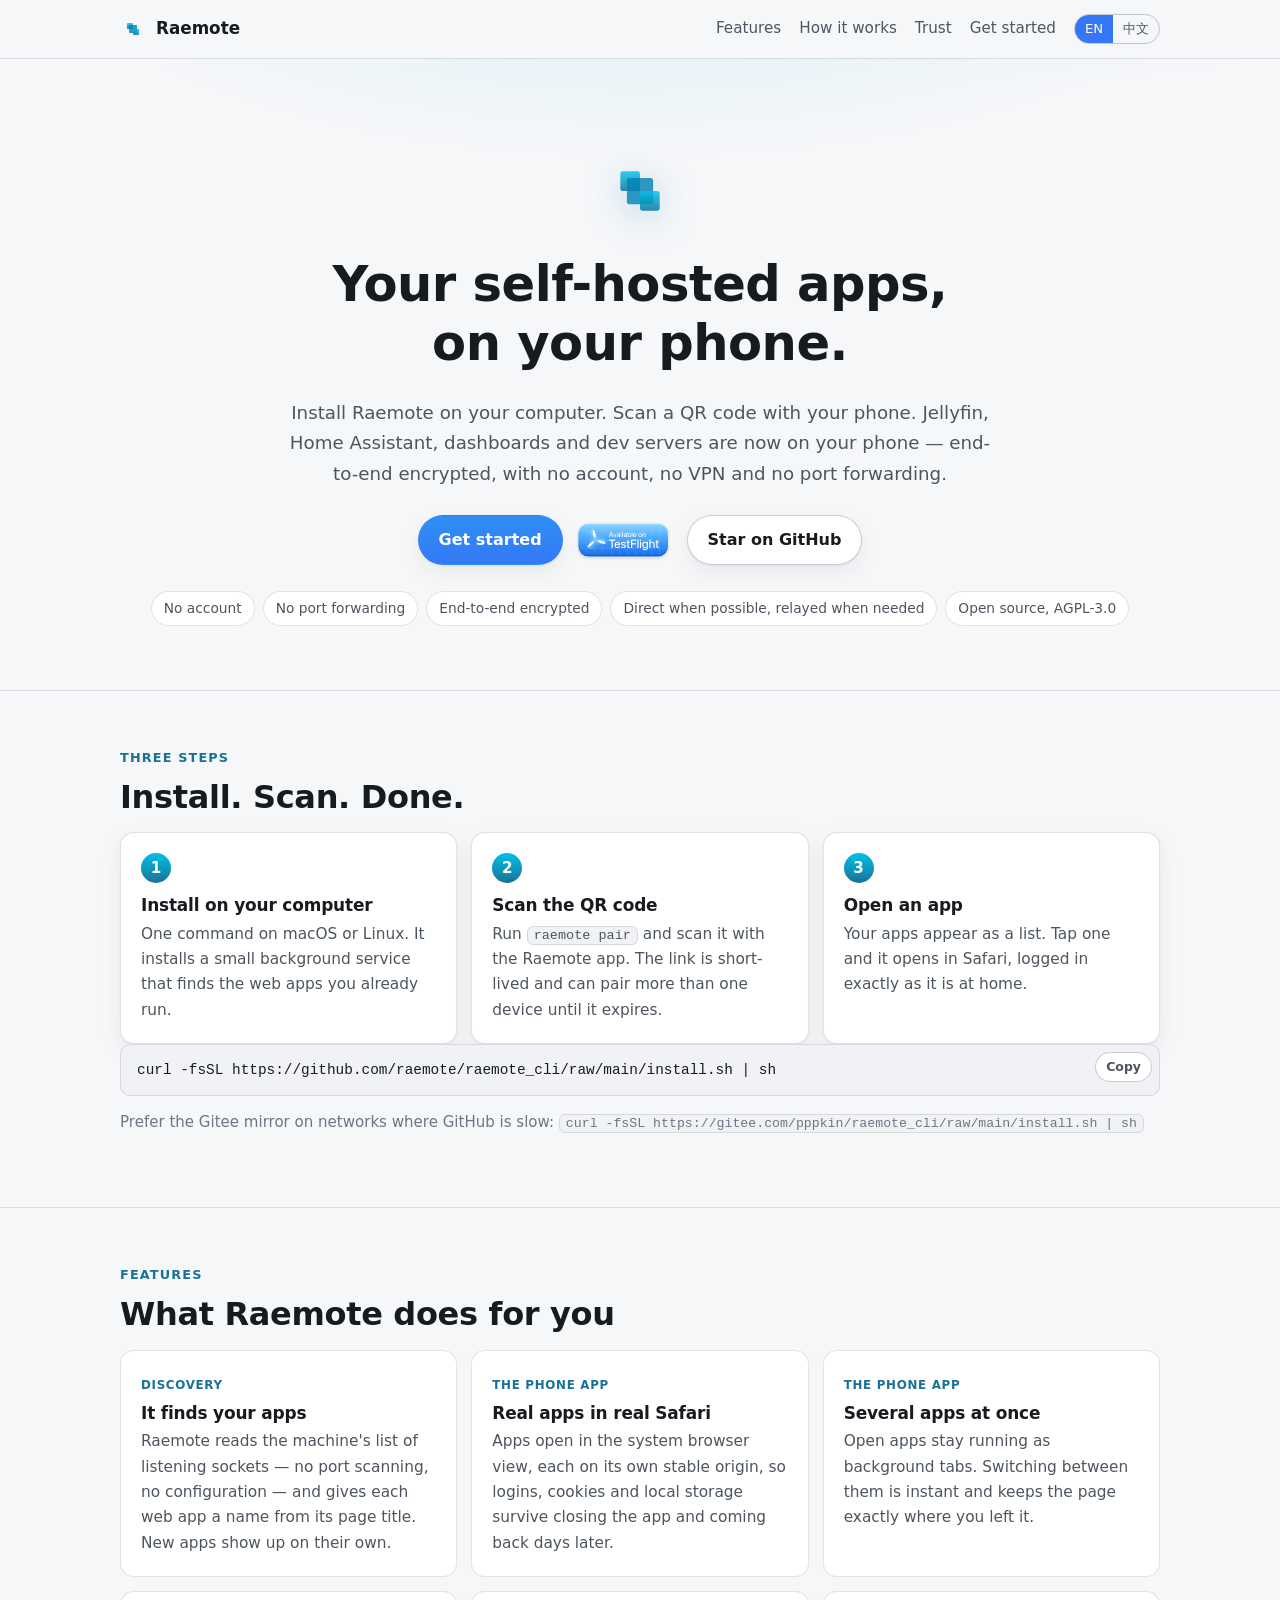
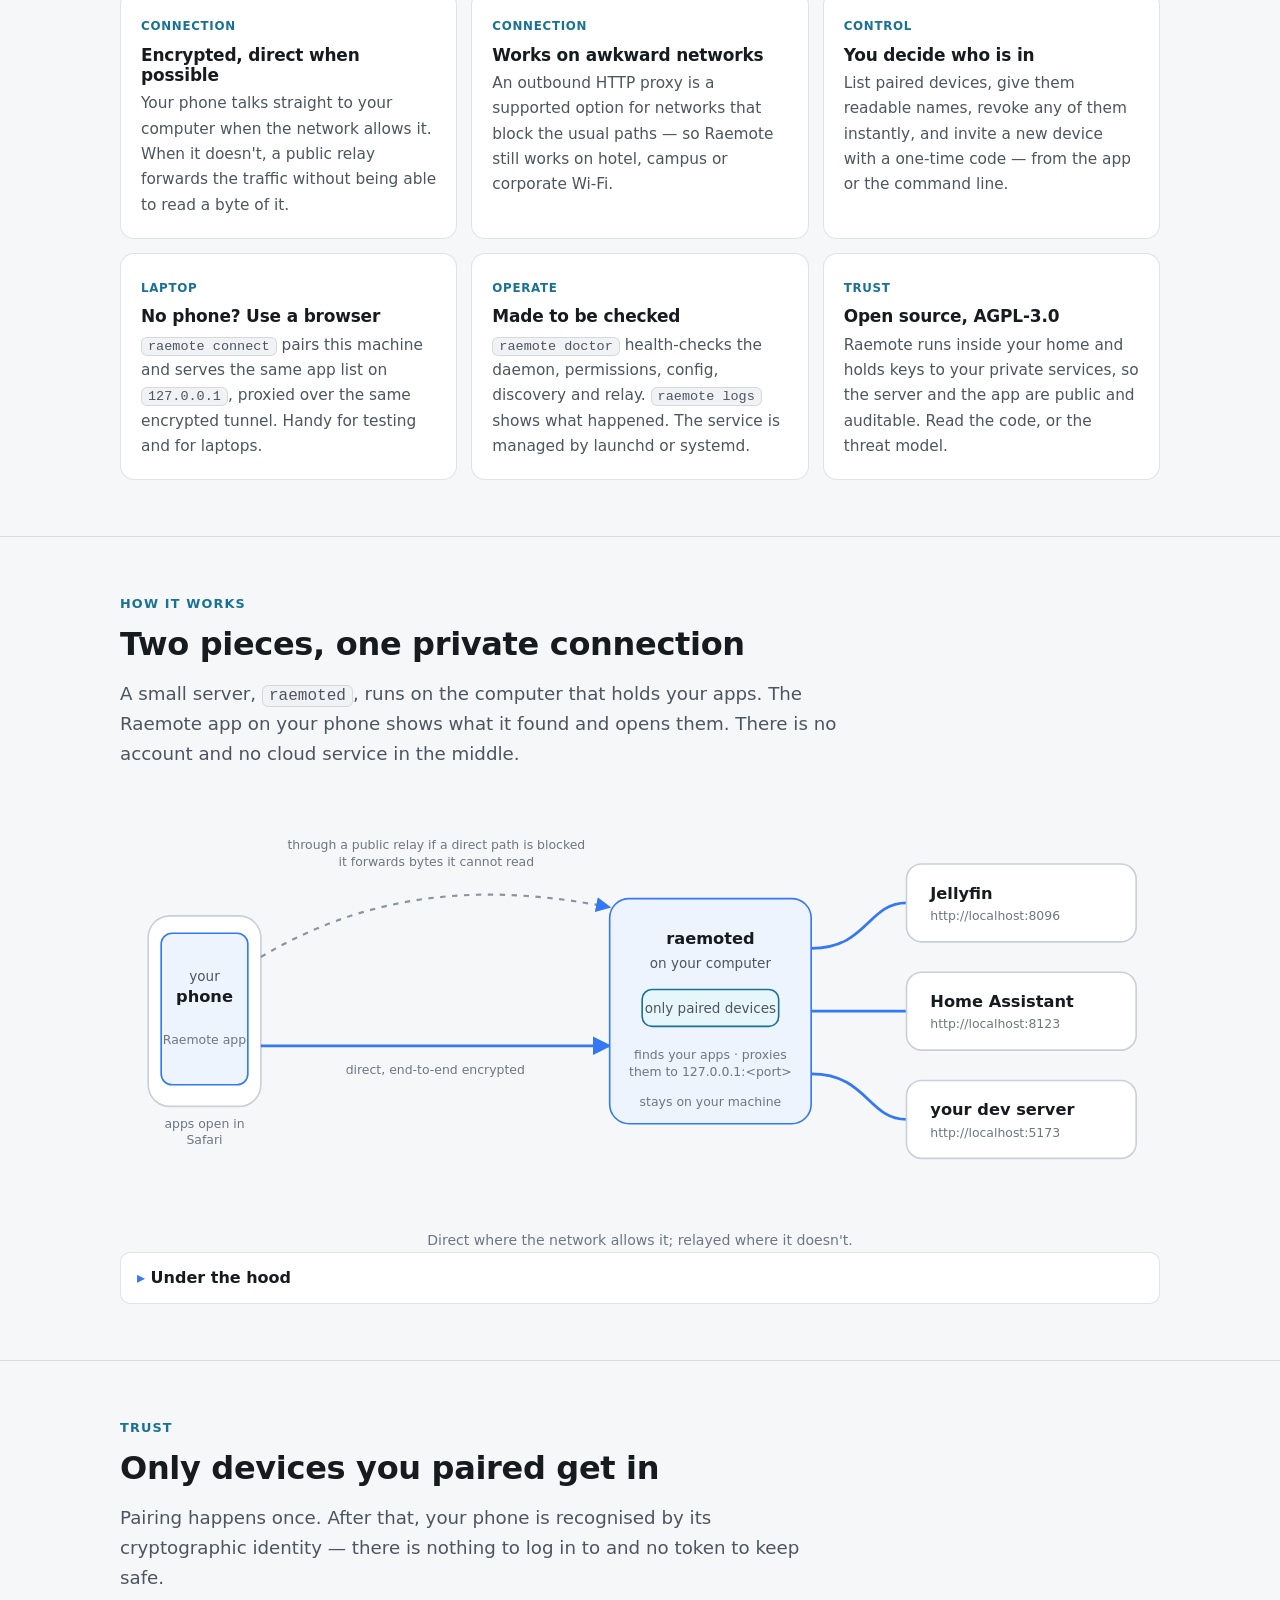
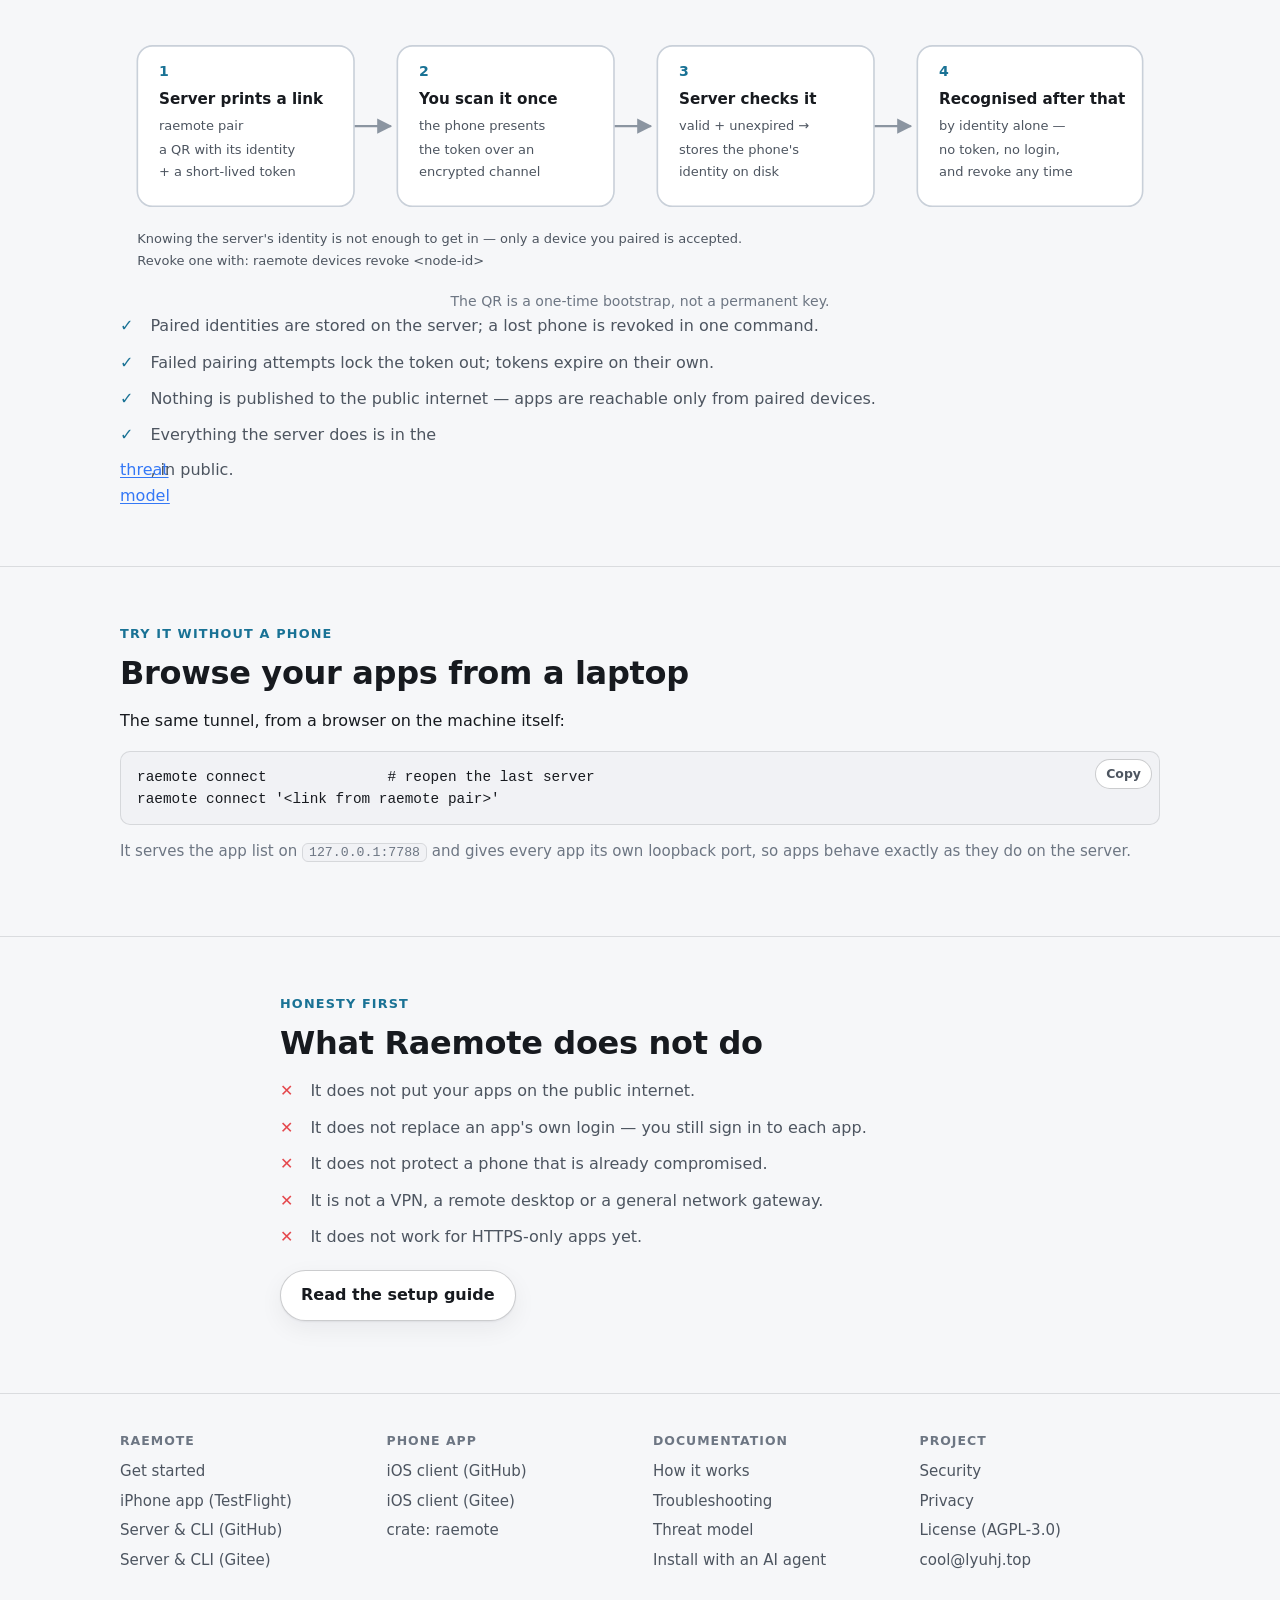
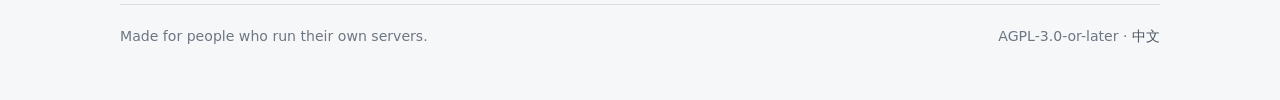
==== index.html @ ffe1e4cd "Add the Raemote website Landing page and quick-start guide in English and Chinese, served from GitHu" ====
<!doctype html>
<html lang="en">
<head>
<meta charset="utf-8">
<meta name="viewport" content="width=device-width, initial-scale=1">
<title>Raemote — your self-hosted apps on your phone, no VPN</title>
<meta name="description" content="Raemote finds the web apps running on your computer and makes them reachable from your phone over an end-to-end encrypted connection. One install, one QR scan. No account, no VPN, no port forwarding.">
<link rel="canonical" href="https://raemote.github.io/">
<link rel="icon" href="assets/favicon.png" type="image/png">
<link rel="apple-touch-icon" href="assets/favicon.png">
<meta property="og:type" content="website">
<meta property="og:site_name" content="Raemote">
<meta property="og:title" content="Raemote — your self-hosted apps on your phone, no VPN">
<meta property="og:description" content="Install Raemote on your computer, scan a QR code with your phone, and your private apps are on your phone. End-to-end encrypted, no account, no port forwarding.">
<meta property="og:url" content="https://raemote.github.io/">
<meta property="og:image" content="https://raemote.github.io/assets/og.png">
<meta name="twitter:card" content="summary_large_image">
<meta name="theme-color" content="#197295" media="(prefers-color-scheme: light)">
<meta name="theme-color" content="#0e1116" media="(prefers-color-scheme: dark)">
<link rel="stylesheet" href="assets/site.css">
</head>
<body>
<a class="skip" href="#main">Skip to content</a>

<header class="site">
  <div class="wrap bar">
    <a class="brand" href="./"><img src="assets/logo.svg" alt="" width="26" height="26">Raemote</a>
    <nav class="links" aria-label="Main">
      <a class="wide" href="#features">Features</a>
      <a class="wide" href="#how">How it works</a>
      <a class="wide" href="#trust">Trust</a>
      <a href="get-started.html">Get started</a>
      <span class="lang">
        <a href="./" aria-current="true" hreflang="en">EN</a>
        <a href="zh/" hreflang="zh">中文</a>
      </span>
    </nav>
  </div>
</header>

<main id="main">

  <section class="hero">
    <div class="wrap">
      <img class="mark" src="assets/logo.svg" alt="" width="84" height="84">
      <h1>Your self-hosted apps, on your phone.</h1>
      <p class="lede">Install Raemote on your computer. Scan a QR code with your phone.
        Jellyfin, Home Assistant, dashboards and dev servers are now on your phone —
        end-to-end encrypted, with no account, no VPN and no port forwarding.</p>
      <div class="actions">
        <a class="btn primary" href="get-started.html">Get started</a>
        <a class="btn badge" href="https://testflight.apple.com/join/3AQeWyUR" rel="noopener">
          <img src="assets/testflight_badge.svg" alt="Available on TestFlight" height="42">
        </a>
        <a class="btn" href="https://github.com/raemote/raemote_cli" rel="noopener">Star on GitHub</a>
      </div>
      <ul class="pill-row">
        <li class="pill">No account</li>
        <li class="pill">No port forwarding</li>
        <li class="pill">End-to-end encrypted</li>
        <li class="pill">Direct when possible, relayed when needed</li>
        <li class="pill">Open source, AGPL-3.0</li>
      </ul>
    </div>
  </section>

  <section id="start">
    <div class="wrap">
      <p class="eyebrow">Three steps</p>
      <h2>Install. Scan. Done.</h2>
      <ol class="steps">
        <li>
          <h3>Install on your computer</h3>
          <p>One command on macOS or Linux. It installs a small background service that
            finds the web apps you already run.</p>
        </li>
        <li>
          <h3>Scan the QR code</h3>
          <p>Run <code>raemote pair</code> and scan it with the Raemote app. The link is
            short-lived and can pair more than one device until it expires.</p>
        </li>
        <li>
          <h3>Open an app</h3>
          <p>Your apps appear as a list. Tap one and it opens in Safari, logged in exactly
            as it is at home.</p>
        </li>
      </ol>
      <div class="copy">
        <button class="copybtn" type="button" data-copy hidden>Copy</button>
<pre><code>curl -fsSL https://github.com/raemote/raemote_cli/raw/main/install.sh | sh</code></pre>
      </div>
      <p class="muted">Prefer the Gitee mirror on networks where GitHub is slow:
        <code>curl -fsSL https://gitee.com/pppkin/raemote_cli/raw/main/install.sh | sh</code></p>
    </div>
  </section>

  <section id="features">
    <div class="wrap">
      <p class="eyebrow">Features</p>
      <h2>What Raemote does for you</h2>
      <ul class="grid">
        <li class="card">
          <span class="tag">Discovery</span>
          <h3>It finds your apps</h3>
          <p>Raemote reads the machine's list of listening sockets — no port scanning,
            no configuration — and gives each web app a name from its page title.
            New apps show up on their own.</p>
        </li>
        <li class="card">
          <span class="tag">The phone app</span>
          <h3>Real apps in real Safari</h3>
          <p>Apps open in the system browser view, each on its own stable origin, so
            logins, cookies and local storage survive closing the app and coming
            back days later.</p>
        </li>
        <li class="card">
          <span class="tag">The phone app</span>
          <h3>Several apps at once</h3>
          <p>Open apps stay running as background tabs. Switching between them is
            instant and keeps the page exactly where you left it.</p>
        </li>
        <li class="card">
          <span class="tag">Connection</span>
          <h3>Encrypted, direct when possible</h3>
          <p>Your phone talks straight to your computer when the network allows it.
            When it doesn't, a public relay forwards the traffic without being able
            to read a byte of it.</p>
        </li>
        <li class="card">
          <span class="tag">Connection</span>
          <h3>Works on awkward networks</h3>
          <p>An outbound HTTP proxy is a supported option for networks that block
            the usual paths — so Raemote still works on hotel, campus or corporate
            Wi-Fi.</p>
        </li>
        <li class="card">
          <span class="tag">Control</span>
          <h3>You decide who is in</h3>
          <p>List paired devices, give them readable names, revoke any of them
            instantly, and invite a new device with a one-time code — from the app
            or the command line.</p>
        </li>
        <li class="card">
          <span class="tag">Laptop</span>
          <h3>No phone? Use a browser</h3>
          <p><code>raemote connect</code> pairs this machine and serves the same app
            list on <code>127.0.0.1</code>, proxied over the same encrypted tunnel.
            Handy for testing and for laptops.</p>
        </li>
        <li class="card">
          <span class="tag">Operate</span>
          <h3>Made to be checked</h3>
          <p><code>raemote doctor</code> health-checks the daemon, permissions,
            config, discovery and relay. <code>raemote logs</code> shows what
            happened. The service is managed by launchd or systemd.</p>
        </li>
        <li class="card">
          <span class="tag">Trust</span>
          <h3>Open source, AGPL-3.0</h3>
          <p>Raemote runs inside your home and holds keys to your private services,
            so the server and the app are public and auditable. Read the code, or
            the threat model.</p>
        </li>
      </ul>
    </div>
  </section>

  <section id="how">
    <div class="wrap">
      <p class="eyebrow">How it works</p>
      <h2>Two pieces, one private connection</h2>
      <p class="lede">A small server, <code>raemoted</code>, runs on the computer that
        holds your apps. The Raemote app on your phone shows what it found and opens
        them. There is no account and no cloud service in the middle.</p>
      <figure>
        <img src="assets/diagram-how.svg" alt="Diagram: your phone holds an end-to-end encrypted connection to raemoted on your computer — directly, or through a public relay that cannot read the traffic — and raemoted reverse-proxies each app to the local web apps on that machine." width="960" height="400" loading="lazy">
        <figcaption>Direct where the network allows it; relayed where it doesn't.</figcaption>
      </figure>
      <details>
        <summary>Under the hood</summary>
        <p>The connection is <a href="https://www.iroh.computer/" rel="noopener">iroh</a>
          over QUIC: peers find each other and try to connect directly, and a public
          relay is used only when a direct path is not available. The traffic is
          end-to-end encrypted either way.</p>
        <p>Two application protocols run over it. <code>raemote/bind/0</code> exists
          only to pair a device with a short-lived token; <code>raemote/0</code> serves
          the small HTTP API (<code>/_hub/catalog</code>, <code>/_hub/info</code>,
          <code>/_hub/devices</code>, <code>/_hub/discover</code>) and reverse-proxies
          <code>/app/&lt;name&gt;/…</code> to the app's real address.</p>
        <p>On the app's side, a loopback proxy gives each app its own origin and a
          per-launch secret, so nothing else on the phone can reach it. Requests are
          streamed — bodies, uploads, server-sent events and WebSockets all pass
          through untouched.</p>
      </details>
    </div>
  </section>

  <section id="trust">
    <div class="wrap">
      <p class="eyebrow">Trust</p>
      <h2>Only devices you paired get in</h2>
      <p class="lede">Pairing happens once. After that, your phone is recognised by
        its cryptographic identity — there is nothing to log in to and no token to
        keep safe.</p>
      <figure>
        <img src="assets/diagram-trust.svg" alt="Diagram: the pairing QR carries the server's identity and a short-lived token; the phone presents the token once, the server stores the phone's identity on disk, and from then on the phone is recognised by identity alone and can be revoked at any time." width="960" height="250" loading="lazy">
        <figcaption>The QR is a one-time bootstrap, not a permanent key.</figcaption>
      </figure>
      <ul class="notlist yeslist">
        <li>Paired identities are stored on the server; a lost phone is revoked in one command.</li>
        <li>Failed pairing attempts lock the token out; tokens expire on their own.</li>
        <li>Nothing is published to the public internet — apps are reachable only from paired devices.</li>
        <li>Everything the server does is in the <a href="https://github.com/raemote/raemote_cli/blob/main/docs/threat-model.md" rel="noopener">threat model</a>, in public.</li>
      </ul>
    </div>
  </section>

  <section id="laptop">
    <div class="wrap">
      <p class="eyebrow">Try it without a phone</p>
      <h2>Browse your apps from a laptop</h2>
      <p>The same tunnel, from a browser on the machine itself:</p>
      <div class="copy">
        <button class="copybtn" type="button" data-copy hidden>Copy</button>
<pre><code>raemote connect              # reopen the last server
raemote connect '&lt;link from raemote pair&gt;'</code></pre>
      </div>
      <p class="muted">It serves the app list on <code>127.0.0.1:7788</code> and gives
        every app its own loopback port, so apps behave exactly as they do on the
        server.</p>
    </div>
  </section>

  <section id="honest">
    <div class="wrap wrap-narrow">
      <p class="eyebrow">Honesty first</p>
      <h2>What Raemote does not do</h2>
      <ul class="notlist">
        <li>It does not put your apps on the public internet.</li>
        <li>It does not replace an app's own login — you still sign in to each app.</li>
        <li>It does not protect a phone that is already compromised.</li>
        <li>It is not a VPN, a remote desktop or a general network gateway.</li>
        <li>It does not work for HTTPS-only apps yet.</li>
      </ul>
      <p style="margin-top:20px"><a class="btn" href="get-started.html">Read the setup guide</a></p>
    </div>
  </section>

</main>

<footer class="site">
  <div class="wrap">
    <div class="cols">
      <div>
        <h3>Raemote</h3>
        <ul>
          <li><a href="get-started.html">Get started</a></li>
          <li><a href="https://testflight.apple.com/join/3AQeWyUR" rel="noopener">iPhone app (TestFlight)</a></li>
          <li><a href="https://github.com/raemote/raemote_cli" rel="noopener">Server &amp; CLI (GitHub)</a></li>
          <li><a href="https://gitee.com/pppkin/raemote_cli" rel="noopener">Server &amp; CLI (Gitee)</a></li>
        </ul>
      </div>
      <div>
        <h3>Phone app</h3>
        <ul>
          <li><a href="https://github.com/raemote/raemote_connector_ios" rel="noopener">iOS client (GitHub)</a></li>
          <li><a href="https://gitee.com/pppkin/raemote_connector_ios" rel="noopener">iOS client (Gitee)</a></li>
          <li><a href="https://crates.io/crates/raemote" rel="noopener">crate: raemote</a></li>
        </ul>
      </div>
      <div>
        <h3>Documentation</h3>
        <ul>
          <li><a href="https://github.com/raemote/raemote_cli/blob/main/docs/how-it-works.md" rel="noopener">How it works</a></li>
          <li><a href="https://github.com/raemote/raemote_cli/blob/main/docs/troubleshooting.md" rel="noopener">Troubleshooting</a></li>
          <li><a href="https://github.com/raemote/raemote_cli/blob/main/docs/threat-model.md" rel="noopener">Threat model</a></li>
          <li><a href="https://github.com/raemote/raemote_cli/blob/main/docs/agent-install.md" rel="noopener">Install with an AI agent</a></li>
        </ul>
      </div>
      <div>
        <h3>Project</h3>
        <ul>
          <li><a href="https://github.com/raemote/raemote_cli/blob/main/SECURITY.md" rel="noopener">Security</a></li>
          <li><a href="https://github.com/raemote/raemote_cli/blob/main/PRIVACY.md" rel="noopener">Privacy</a></li>
          <li><a href="https://github.com/raemote/raemote_cli/blob/main/LICENSE" rel="noopener">License (AGPL-3.0)</a></li>
          <li><a href="mailto:cool@lyuhj.top">cool@lyuhj.top</a></li>
        </ul>
      </div>
    </div>
    <div class="base">
      <span>Made for people who run their own servers.</span>
      <span>AGPL-3.0-or-later · <a href="zh/">中文</a></span>
    </div>
  </div>
</footer>

<script>
// Progressive enhancement only: the copy buttons appear when scripting is on.
document.querySelectorAll('[data-copy]').forEach(function (btn) {
  btn.hidden = false;
  btn.addEventListener('click', function () {
    var code = btn.closest('.copy').querySelector('code');
    navigator.clipboard.writeText(code.textContent).then(function () {
      var was = btn.textContent;
      btn.textContent = 'Copied';
      setTimeout(function () { btn.textContent = was; }, 1400);
    });
  });
});
</script>
</body>
</html>
---- assets/site.css ----
/* Raemote site — one stylesheet, no JavaScript, no webfonts.
   Palette is lifted from the app icon: mark gradients #00C0E8 → #197295,
   mid #007EAE, surface #F1F1F1, and the interactive blue #3478f6 that the
   `raemote connect` web UI uses. Light and dark both ship here; the page
   declares `color-scheme: light dark` so form controls and scrollbars match. */

:root {
  color-scheme: light dark;

  --cyan: #00c0e8;
  --teal: #197295;
  --mid: #007eae;
  --accent: #3478f6;
  --accent-ink: #0b2f6b;

  --bg: #f6f7f9;
  --surface: #ffffff;
  --surface-2: #f1f2f5;
  --ink: #171a1f;
  --ink-soft: #4d5560;
  --ink-faint: #6d7683;
  --line: rgba(20, 25, 35, 0.12);
  --line-strong: rgba(20, 25, 35, 0.22);
  --code-bg: #f1f2f5;
  --shadow: 0 1px 2px rgba(16, 22, 32, 0.06), 0 8px 24px rgba(16, 22, 32, 0.06);
  --radius: 14px;
  --radius-sm: 10px;
  --wrap: 1080px;
}

@media (prefers-color-scheme: dark) {
  :root {
    --bg: #0e1116;
    --surface: #161b22;
    --surface-2: #1c232c;
    --ink: #e8ecf1;
    --ink-soft: #b3bcc7;
    --ink-faint: #8b95a1;
    --line: rgba(255, 255, 255, 0.14);
    --line-strong: rgba(255, 255, 255, 0.26);
    --code-bg: #10151c;
    --shadow: 0 1px 2px rgba(0, 0, 0, 0.4), 0 10px 28px rgba(0, 0, 0, 0.35);
  }
}

* { box-sizing: border-box; }

html { -webkit-text-size-adjust: 100%; }

body {
  margin: 0;
  background: var(--bg);
  color: var(--ink);
  font: 16px/1.65 -apple-system, BlinkMacSystemFont, "Segoe UI", system-ui,
    "Helvetica Neue", "Noto Sans SC", "PingFang SC", "Microsoft YaHei", sans-serif;
}

img, svg { max-width: 100%; height: auto; }

a { color: var(--accent); text-decoration-thickness: 1px; text-underline-offset: 2px; }
a:hover { text-decoration-thickness: 2px; }

:focus-visible {
  outline: 2px solid var(--accent);
  outline-offset: 3px;
  border-radius: 4px;
}

code, kbd, pre, samp {
  font-family: ui-monospace, SFMono-Regular, "SF Mono", Menlo, Consolas, monospace;
}

h1, h2, h3 { line-height: 1.2; letter-spacing: -0.01em; margin: 0 0 0.5em; }
h1 { font-size: clamp(2rem, 1.3rem + 3vw, 3.1rem); font-weight: 700; }
h2 { font-size: clamp(1.45rem, 1.1rem + 1.4vw, 2rem); font-weight: 680; margin-top: 0; }
h3 { font-size: 1.06rem; font-weight: 650; }
p { margin: 0 0 1rem; }

/* ---------- layout ---------- */

.wrap { max-width: var(--wrap); margin: 0 auto; padding: 0 20px; }
.wrap-narrow { max-width: 760px; }
section { padding: 56px 0; }
section + section { border-top: 1px solid var(--line); }

.skip {
  position: absolute;
  left: -9999px;
  top: 0;
  background: var(--surface);
  padding: 10px 14px;
  border-radius: var(--radius-sm);
  z-index: 10;
}
.skip:focus { left: 12px; top: 12px; }

.eyebrow {
  font-size: 0.8rem;
  font-weight: 650;
  letter-spacing: 0.09em;
  text-transform: uppercase;
  color: var(--teal);
  margin: 0 0 10px;
}
@media (prefers-color-scheme: dark) {
  .eyebrow { color: var(--cyan); }
}

.lede { font-size: 1.14rem; color: var(--ink-soft); max-width: 62ch; }
.muted { color: var(--ink-faint); font-size: 0.94rem; }
.center { text-align: center; }
.center .lede { margin-inline: auto; }

/* ---------- header ---------- */

header.site {
  position: sticky;
  top: 0;
  z-index: 5;
  background: color-mix(in srgb, var(--bg) 86%, transparent);
  backdrop-filter: saturate(1.4) blur(10px);
  border-bottom: 1px solid var(--line);
}

.bar {
  display: flex;
  align-items: center;
  gap: 14px;
  min-height: 58px;
}

.brand {
  display: inline-flex;
  align-items: center;
  gap: 10px;
  font-weight: 700;
  font-size: 1.05rem;
  color: var(--ink);
  text-decoration: none;
  margin-right: auto;
}
.brand img { width: 26px; height: 26px; display: block; }

nav.links {
  display: flex;
  align-items: center;
  gap: 18px;
  font-size: 0.95rem;
}
nav.links a { color: var(--ink-soft); text-decoration: none; }
nav.links a:hover { color: var(--ink); text-decoration: underline; }

.lang {
  display: inline-flex;
  border: 1px solid var(--line-strong);
  border-radius: 999px;
  overflow: hidden;
  font-size: 0.82rem;
}
.lang a {
  padding: 3px 10px;
  color: var(--ink-faint);
  text-decoration: none;
}
.lang a[aria-current="true"] {
  background: var(--accent);
  color: #fff;
}

@media (max-width: 620px) {
  nav.links .wide { display: none; }
  .bar { gap: 10px; }
}

/* ---------- hero ---------- */

.hero {
  padding: clamp(48px, 7vw, 92px) 0 clamp(40px, 5vw, 64px);
  text-align: center;
  background:
    radial-gradient(60rem 26rem at 50% -12rem, color-mix(in srgb, var(--cyan) 16%, transparent), transparent 70%),
    radial-gradient(46rem 22rem at 82% -14rem, color-mix(in srgb, var(--accent) 12%, transparent), transparent 70%);
}

.hero .mark {
  width: 84px;
  height: 84px;
  display: block;
  margin: 0 auto 22px;
  filter: drop-shadow(0 6px 18px rgba(0, 122, 174, 0.28));
}

.hero h1 { max-width: 18ch; margin-inline: auto; }
.hero .lede { margin: 0 auto 26px; }

.actions {
  display: flex;
  flex-wrap: wrap;
  gap: 12px;
  justify-content: center;
  align-items: center;
}

.btn {
  display: inline-flex;
  align-items: center;
  gap: 8px;
  padding: 11px 20px;
  border-radius: 999px;
  border: 1px solid var(--line-strong);
  background: var(--surface);
  color: var(--ink);
  font-weight: 600;
  font-size: 1rem;
  text-decoration: none;
  box-shadow: var(--shadow);
}
.btn:hover { border-color: var(--accent); color: var(--ink); }
.btn.primary {
  background: linear-gradient(180deg, #2f8ff5, var(--accent));
  border-color: transparent;
  color: #fff;
}
.btn.primary:hover { filter: brightness(1.06); color: #fff; }
.btn img { display: block; height: 42px; width: auto; }
/* The TestFlight badge is a finished graphic — don't frame it. */
.btn.badge { border: 0; box-shadow: none; background: none; padding: 0; border-radius: 0; }
.btn.badge:hover { border-color: transparent; }

.pill-row {
  display: flex;
  flex-wrap: wrap;
  gap: 8px;
  justify-content: center;
  margin: 26px 0 0;
  padding: 0;
  list-style: none;
}
.pill {
  font-size: 0.86rem;
  color: var(--ink-soft);
  background: var(--surface);
  border: 1px solid var(--line);
  border-radius: 999px;
  padding: 5px 12px;
}

/* ---------- steps ---------- */

.steps {
  display: grid;
  gap: 14px;
  grid-template-columns: repeat(3, 1fr);
  counter-reset: step;
  padding: 0;
  margin: 0;
  list-style: none;
}
@media (max-width: 780px) {
  .steps { grid-template-columns: 1fr; }
}

.steps > li {
  background: var(--surface);
  border: 1px solid var(--line);
  border-radius: var(--radius);
  padding: 20px;
  box-shadow: var(--shadow);
}
.steps > li::before {
  counter-increment: step;
  content: counter(step);
  display: grid;
  place-items: center;
  width: 30px;
  height: 30px;
  margin-bottom: 12px;
  border-radius: 50%;
  background: linear-gradient(180deg, var(--cyan), var(--teal));
  color: #fff;
  font-weight: 700;
  font-size: 0.95rem;
}
.steps h3 { margin-bottom: 6px; }
.steps p { margin: 0; color: var(--ink-soft); font-size: 0.96rem; }

/* ---------- feature grid ---------- */

.grid {
  display: grid;
  gap: 14px;
  grid-template-columns: repeat(auto-fit, minmax(272px, 1fr));
  padding: 0;
  margin: 0;
  list-style: none;
}
.card {
  background: var(--surface);
  border: 1px solid var(--line);
  border-radius: var(--radius);
  padding: 20px;
}
.card h3 { margin-bottom: 6px; }
.card p { margin: 0; color: var(--ink-soft); font-size: 0.96rem; }
.card .tag {
  display: inline-block;
  font-size: 0.74rem;
  font-weight: 650;
  letter-spacing: 0.06em;
  text-transform: uppercase;
  color: var(--teal);
  margin-bottom: 8px;
}
@media (prefers-color-scheme: dark) {
  .card .tag { color: var(--cyan); }
}

/* ---------- code ---------- */

pre {
  background: var(--code-bg);
  border: 1px solid var(--line);
  border-radius: var(--radius-sm);
  padding: 14px 16px;
  overflow-x: auto;
  font-size: 0.9rem;
  line-height: 1.55;
  margin: 0 0 14px;
}
pre code { background: none; padding: 0; font-size: inherit; }
p > code, li > code, td > code {
  background: var(--code-bg);
  border: 1px solid var(--line);
  border-radius: 6px;
  padding: 1px 6px;
  font-size: 0.88em;
}

.copy {
  position: relative;
}
.copy .copybtn {
  position: absolute;
  top: 8px;
  right: 8px;
  font: inherit;
  font-size: 0.78rem;
  font-weight: 600;
  color: var(--ink-soft);
  background: var(--surface);
  border: 1px solid var(--line-strong);
  border-radius: 999px;
  padding: 4px 10px;
  cursor: pointer;
}
.copy .copybtn:hover { color: var(--ink); border-color: var(--accent); }

/* ---------- diagrams & figures ---------- */

figure { margin: 0; }
figure img { display: block; width: 100%; }
figcaption {
  font-size: 0.88rem;
  color: var(--ink-faint);
  margin-top: 10px;
  text-align: center;
}

/* ---------- details ---------- */

details {
  border: 1px solid var(--line);
  border-radius: var(--radius-sm);
  background: var(--surface);
  padding: 0 16px;
}
details + details { margin-top: 10px; }
details summary {
  cursor: pointer;
  font-weight: 600;
  padding: 12px 0;
  list-style: none;
}
details summary::-webkit-details-marker { display: none; }
details summary::before { content: "▸ "; color: var(--accent); }
details[open] summary::before { content: "▾ "; }
details > :last-child { margin-bottom: 16px; }

/* ---------- tables ---------- */

.table-scroll { overflow-x: auto; }
table {
  border-collapse: collapse;
  width: 100%;
  font-size: 0.94rem;
  min-width: 420px;
}
th, td {
  text-align: left;
  vertical-align: top;
  padding: 9px 12px;
  border-bottom: 1px solid var(--line);
}
th { font-weight: 650; color: var(--ink-soft); }
tbody tr:last-child td { border-bottom: 0; }

/* ---------- notices ---------- */

.note {
  border: 1px solid var(--line);
  border-left: 3px solid var(--accent);
  background: var(--surface);
  border-radius: var(--radius-sm);
  padding: 14px 16px;
  margin: 0 0 16px;
  font-size: 0.96rem;
}
.note.warn { border-left-color: #e5484d; }
.note.good { border-left-color: var(--teal); }
.note > :last-child { margin-bottom: 0; }
.note strong { font-weight: 650; }

/* ---------- honest list ---------- */

.notlist {
  list-style: none;
  padding: 0;
  margin: 0;
  display: grid;
  gap: 10px;
}
.notlist li {
  display: grid;
  grid-template-columns: 1.4rem 1fr;
  gap: 8px;
  color: var(--ink-soft);
}
.notlist li::before { content: "✕"; color: #e5484d; font-weight: 700; }
.yeslist li::before { content: "✓"; color: var(--teal); }
@media (prefers-color-scheme: dark) {
  .yeslist li::before { color: var(--cyan); }
}

/* ---------- get-started specifics ---------- */

.step-block {
  border: 1px solid var(--line);
  background: var(--surface);
  border-radius: var(--radius);
  padding: 22px;
  margin: 0 0 18px;
}
.step-block > h2 {
  display: flex;
  align-items: baseline;
  gap: 10px;
  font-size: 1.3rem;
}
.step-block > h2 .n {
  display: grid;
  place-items: center;
  width: 28px;
  height: 28px;
  flex: none;
  border-radius: 50%;
  background: linear-gradient(180deg, var(--cyan), var(--teal));
  color: #fff;
  font-size: 0.9rem;
  align-self: center;
}
.toc {
  background: var(--surface-2);
  border: 1px solid var(--line);
  border-radius: var(--radius);
  padding: 16px 20px;
  margin: 0 0 28px;
}
.toc h2 { font-size: 1rem; margin-bottom: 8px; }
.toc ol { margin: 0; padding-left: 1.2em; }
.toc li { margin: 3px 0; }

/* ---------- footer ---------- */

footer.site {
  border-top: 1px solid var(--line);
  padding: 40px 0 52px;
  color: var(--ink-soft);
  font-size: 0.94rem;
}
footer .cols {
  display: grid;
  gap: 26px;
  grid-template-columns: repeat(auto-fit, minmax(190px, 1fr));
  margin-bottom: 26px;
}
footer h3 {
  font-size: 0.78rem;
  letter-spacing: 0.08em;
  text-transform: uppercase;
  color: var(--ink-faint);
  margin-bottom: 10px;
}
footer ul { list-style: none; margin: 0; padding: 0; }
footer li { margin: 5px 0; }
footer a { color: var(--ink-soft); text-decoration: none; }
footer a:hover { color: var(--ink); text-decoration: underline; }
footer .base {
  border-top: 1px solid var(--line);
  padding-top: 20px;
  display: flex;
  flex-wrap: wrap;
  gap: 12px 20px;
  justify-content: space-between;
  font-size: 0.88rem;
  color: var(--ink-faint);
}

@media (prefers-reduced-motion: reduce) {
  * { animation: none !important; transition: none !important; scroll-behavior: auto !important; }
}

@media print {
  header.site, .actions, .lang { display: none; }
  body { background: #fff; }
}
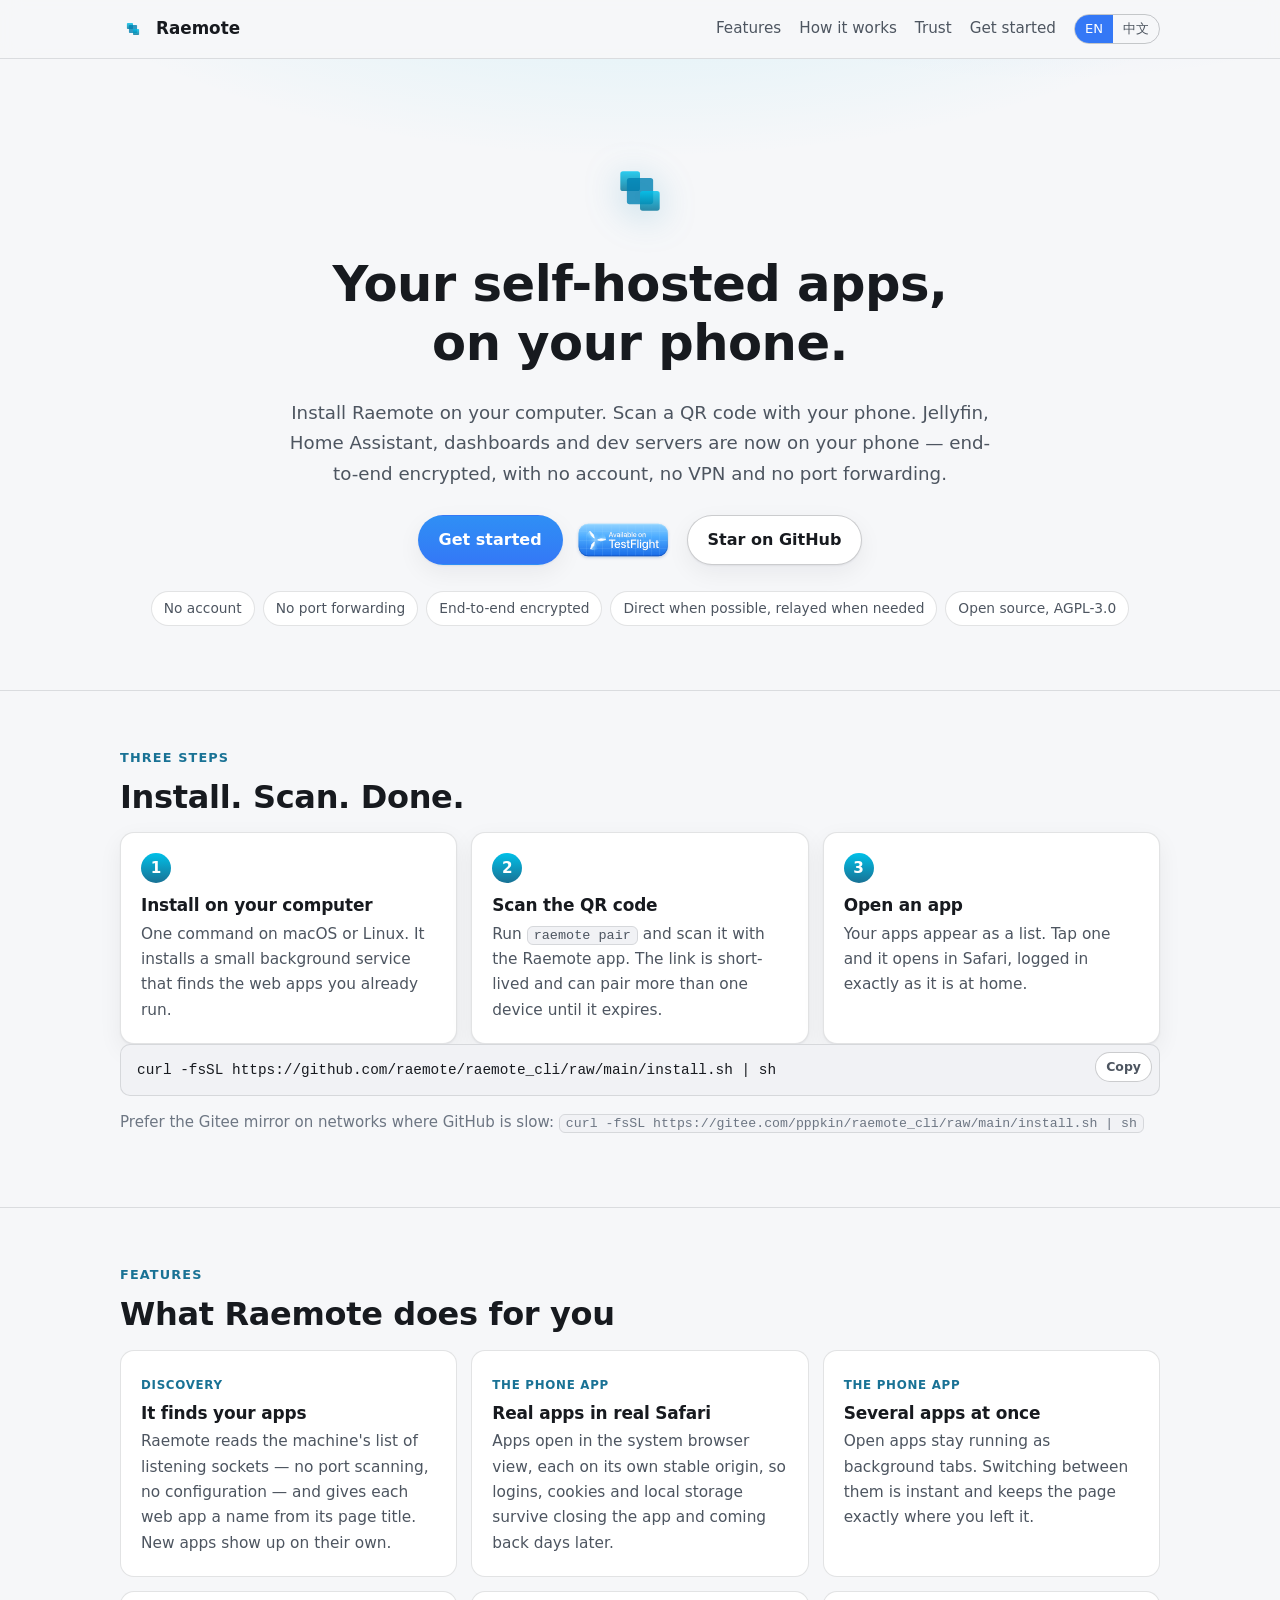
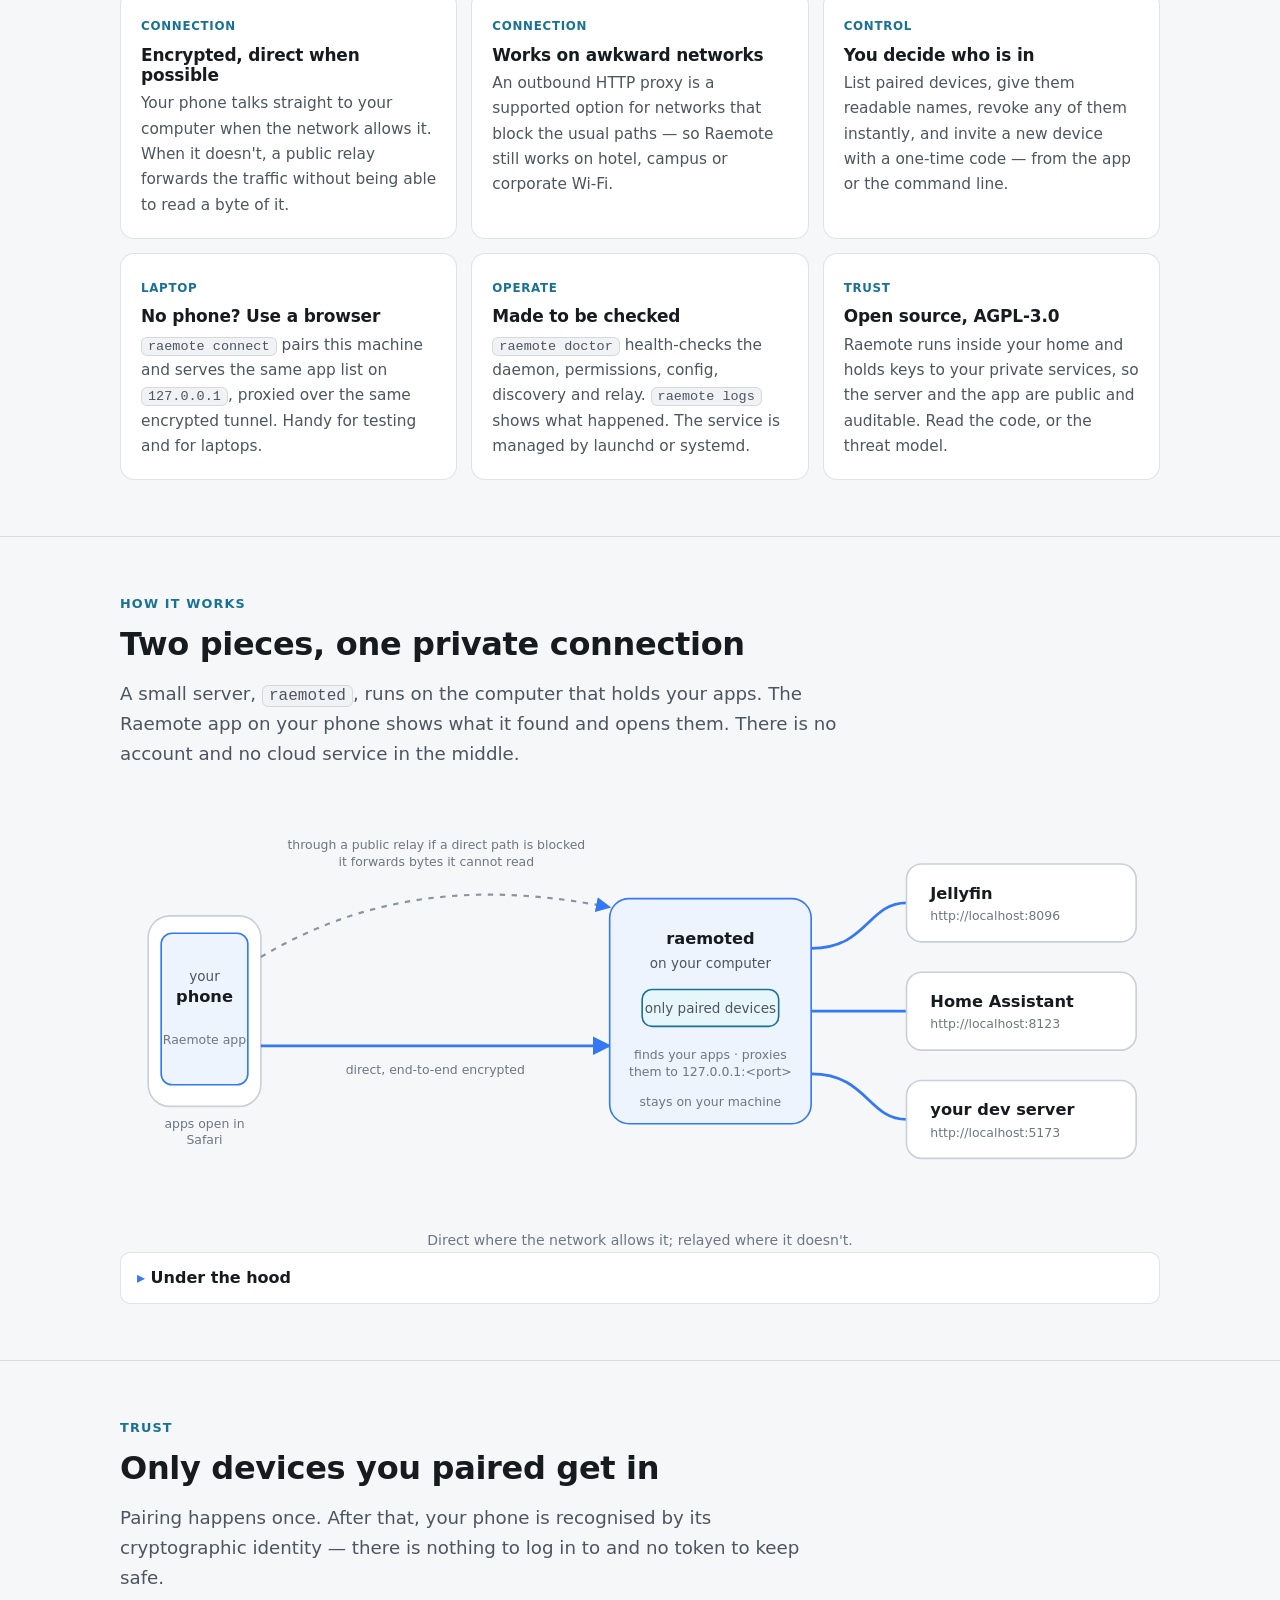
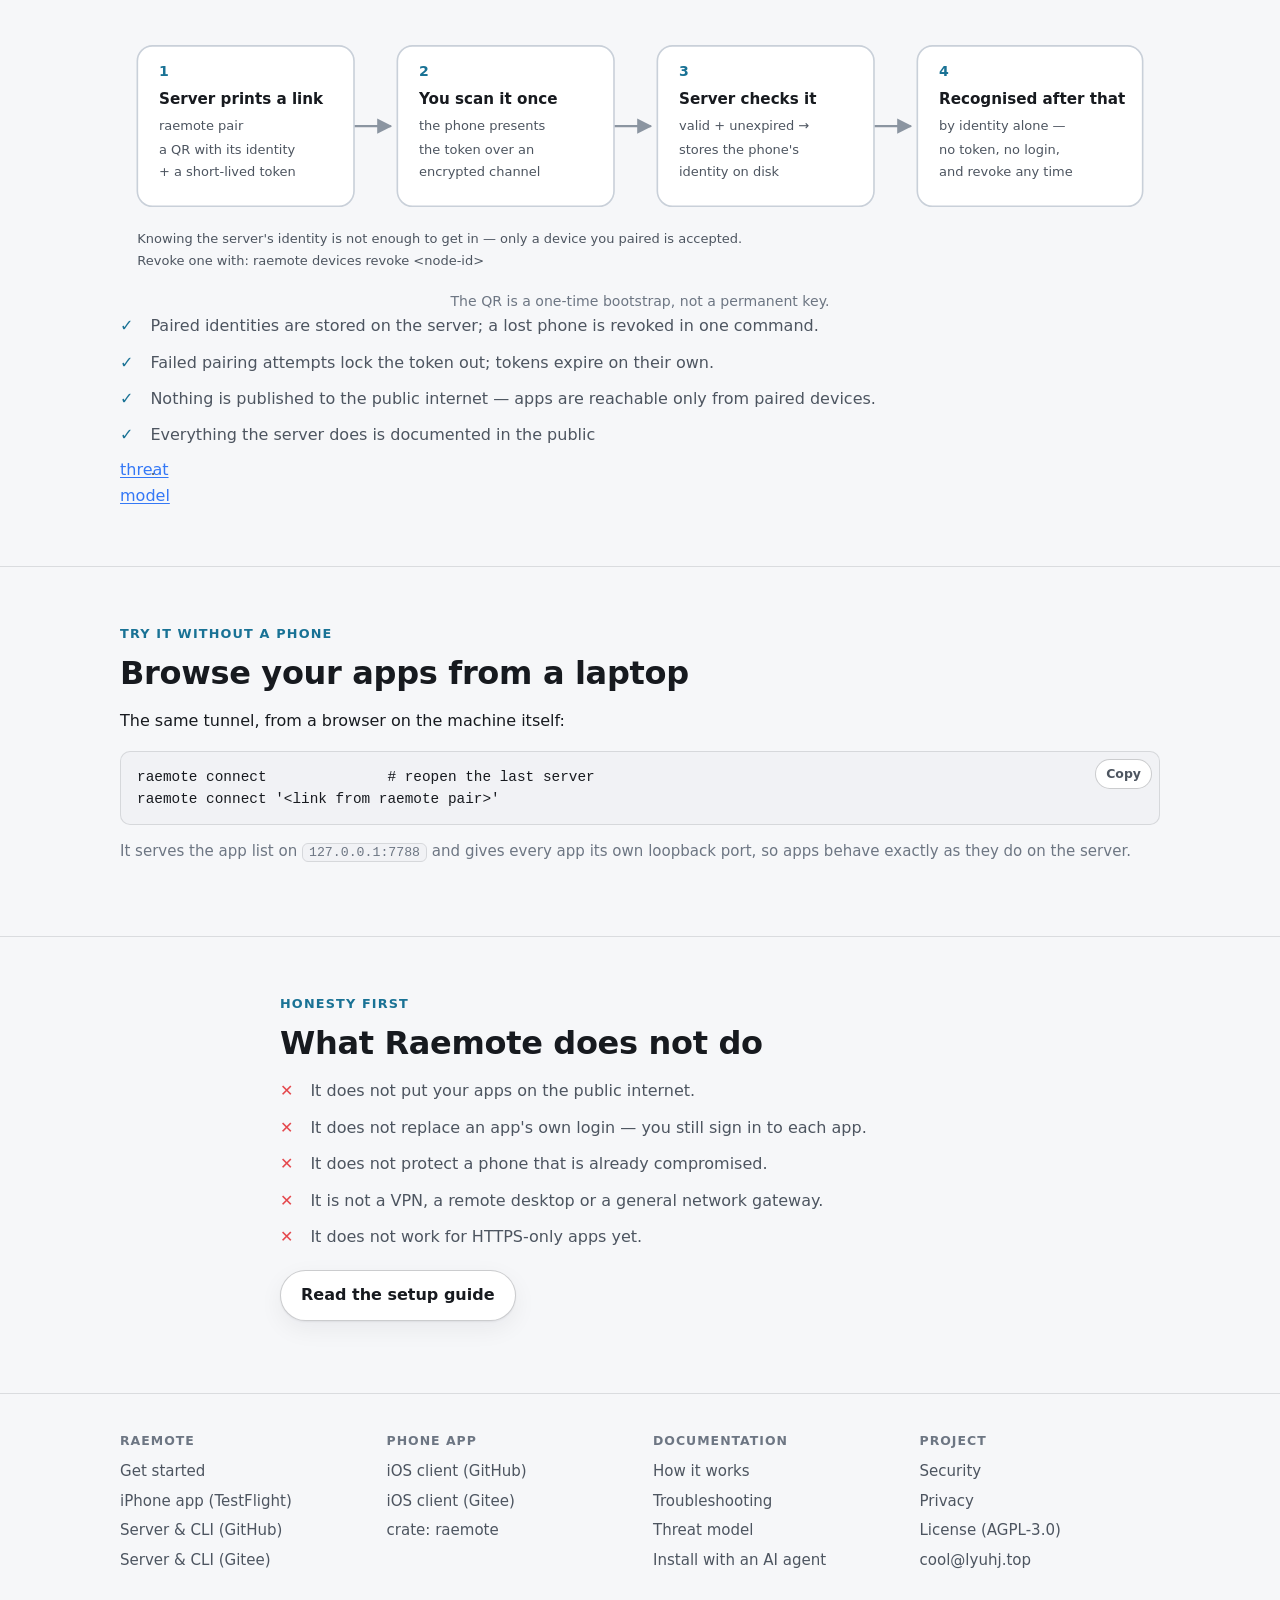
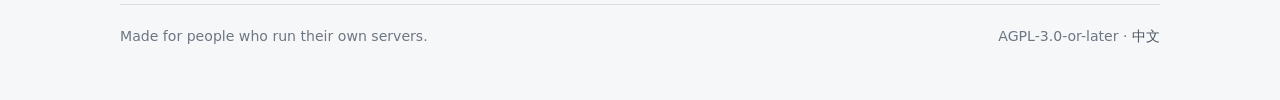
==== commit 90654cf1: "Fix the threat model line in the trust section "Everything the server does is in the threat model, i" ====
--- a/index.html
+++ b/index.html
@@ -210,7 +210,7 @@
         <li>Paired identities are stored on the server; a lost phone is revoked in one command.</li>
         <li>Failed pairing attempts lock the token out; tokens expire on their own.</li>
         <li>Nothing is published to the public internet — apps are reachable only from paired devices.</li>
-        <li>Everything the server does is in the <a href="https://github.com/raemote/raemote_cli/blob/main/docs/threat-model.md" rel="noopener">threat model</a>, in public.</li>
+        <li>Everything the server does is documented in the public <a href="https://github.com/raemote/raemote_cli/blob/main/docs/threat-model.md" rel="noopener">threat model</a>.</li>
       </ul>
     </div>
   </section>
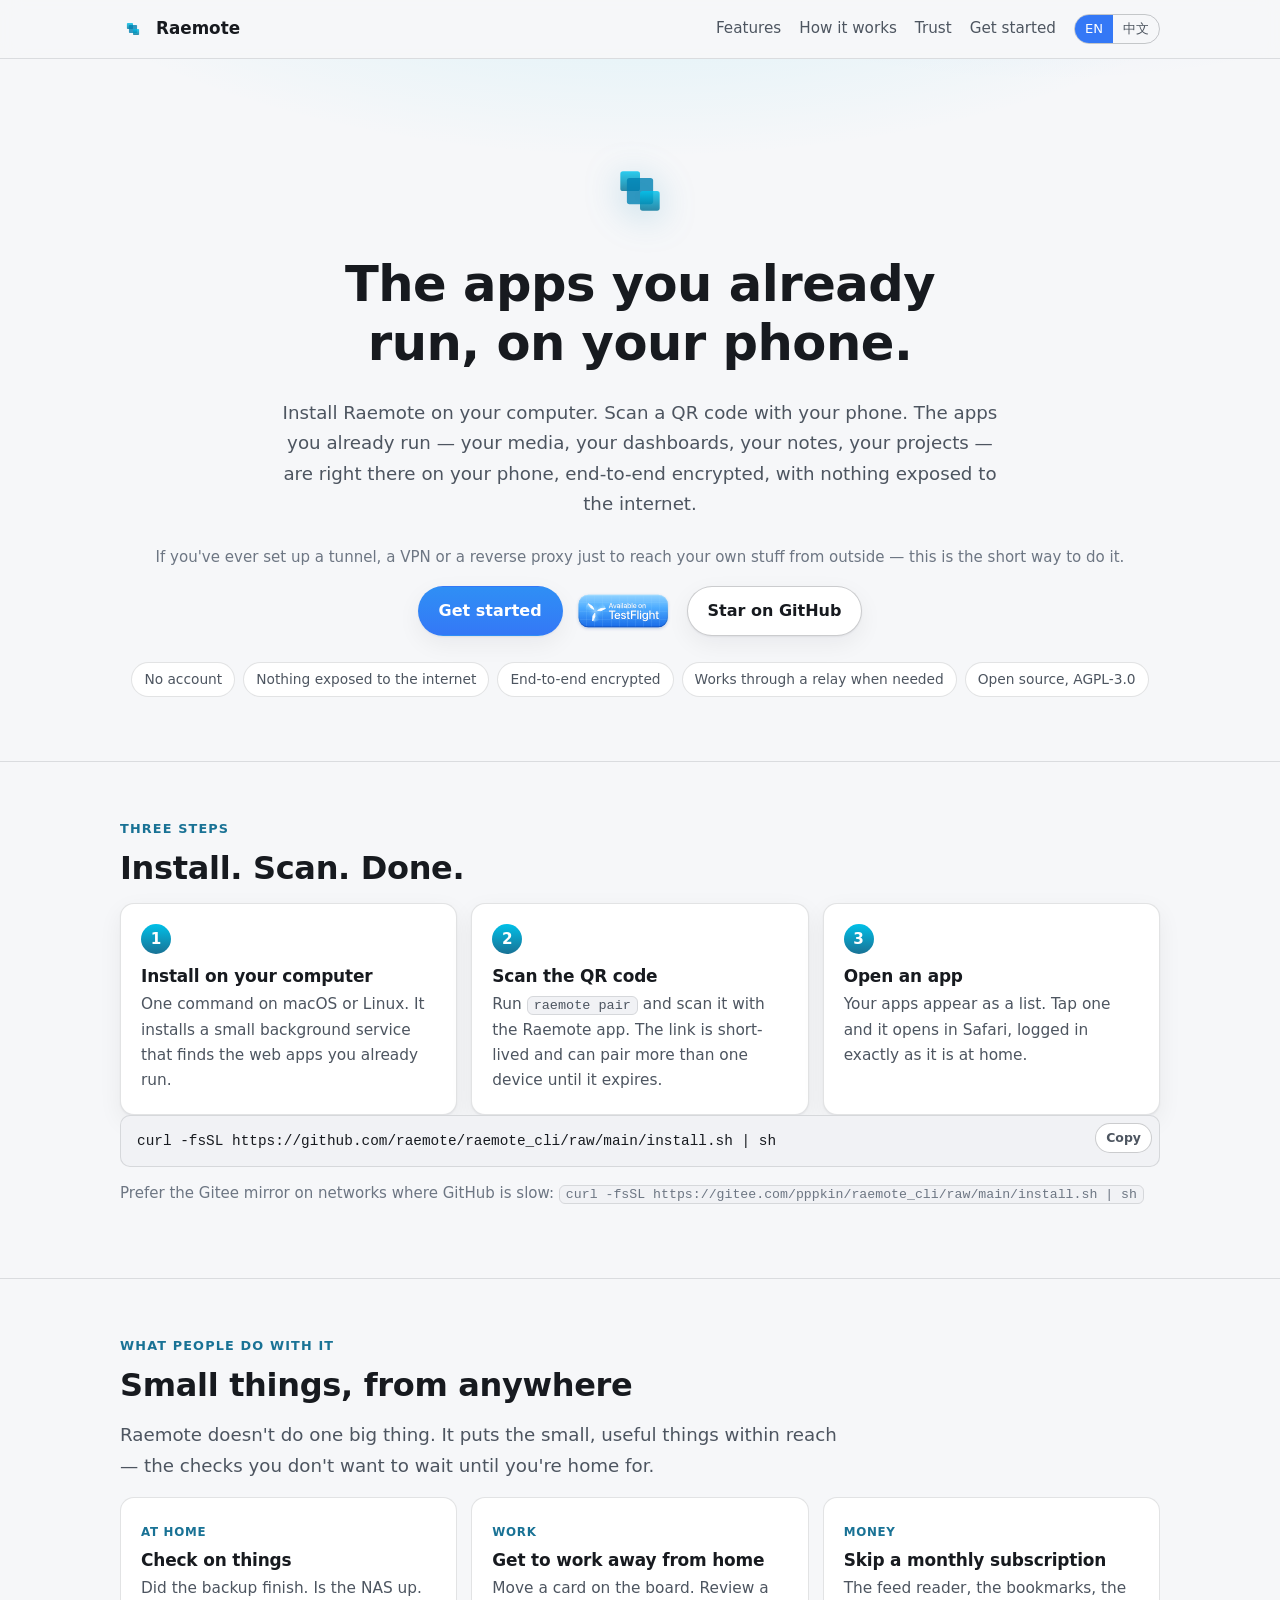
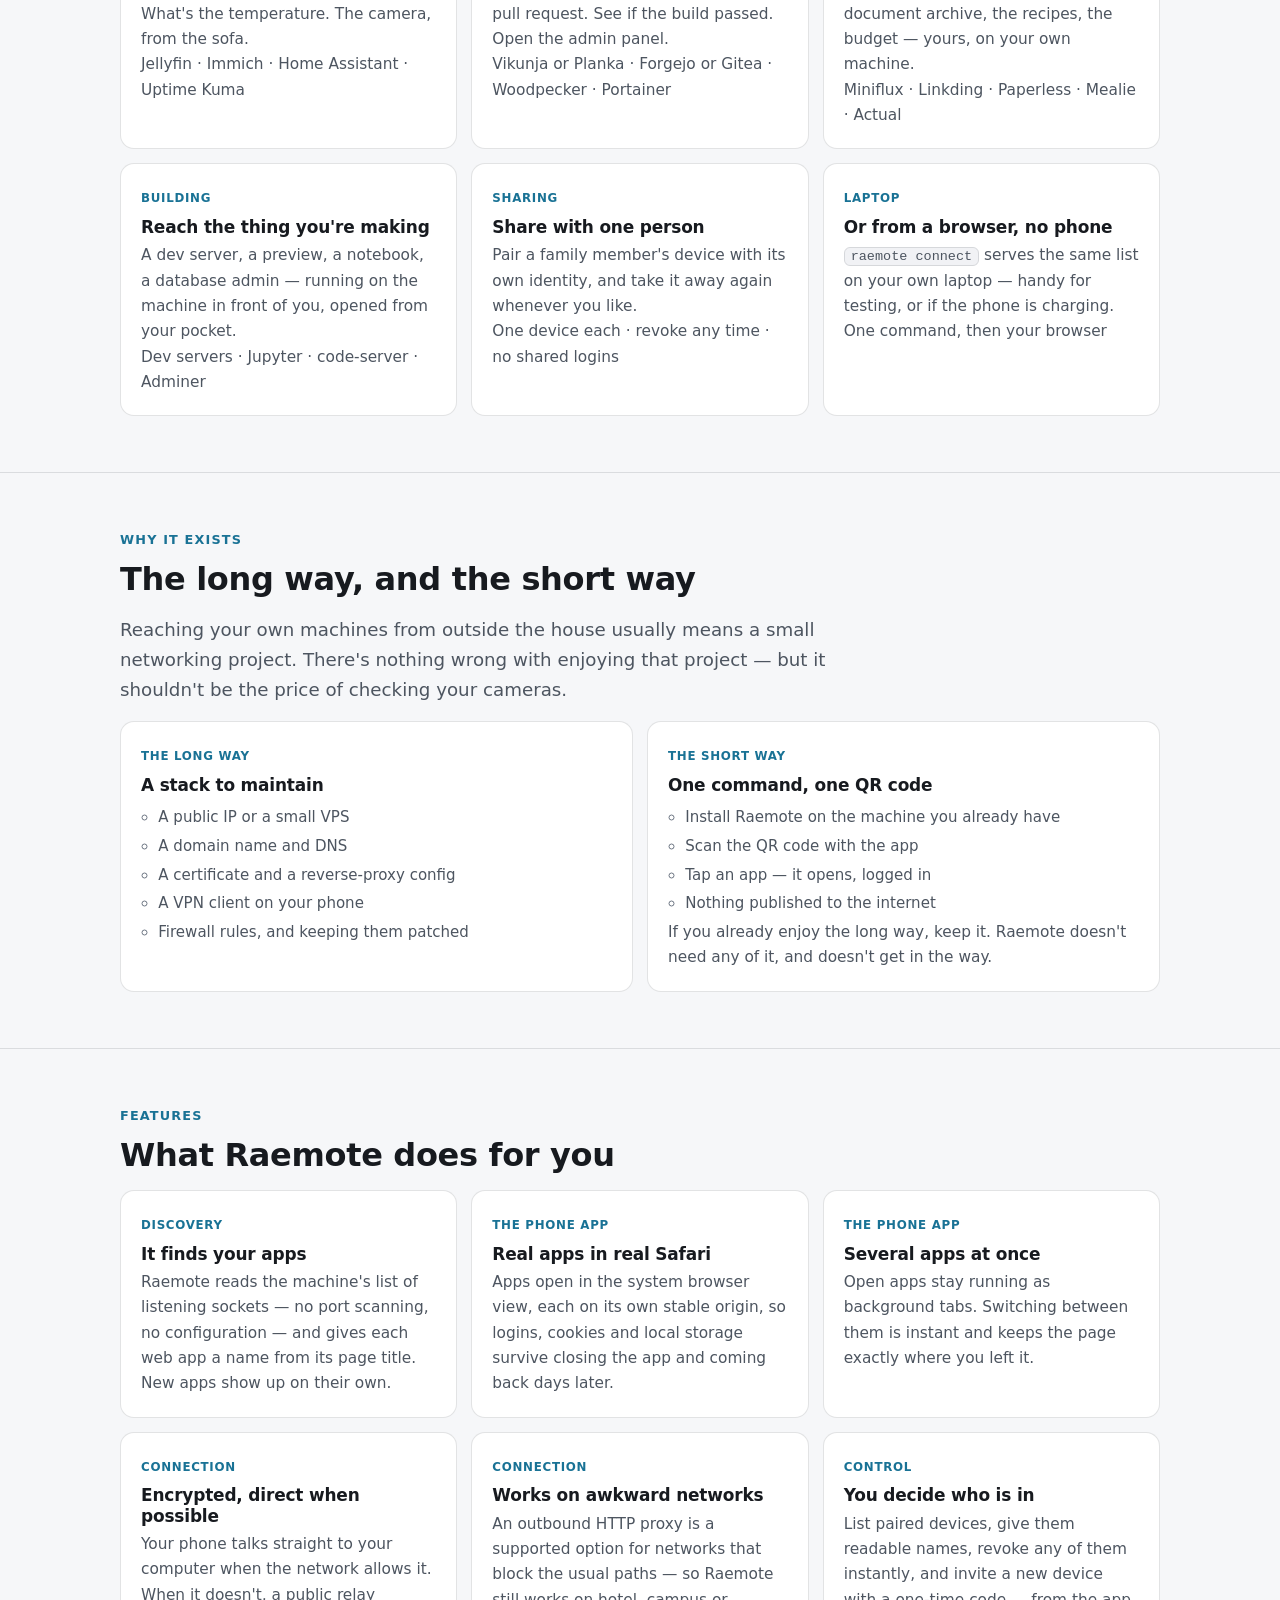
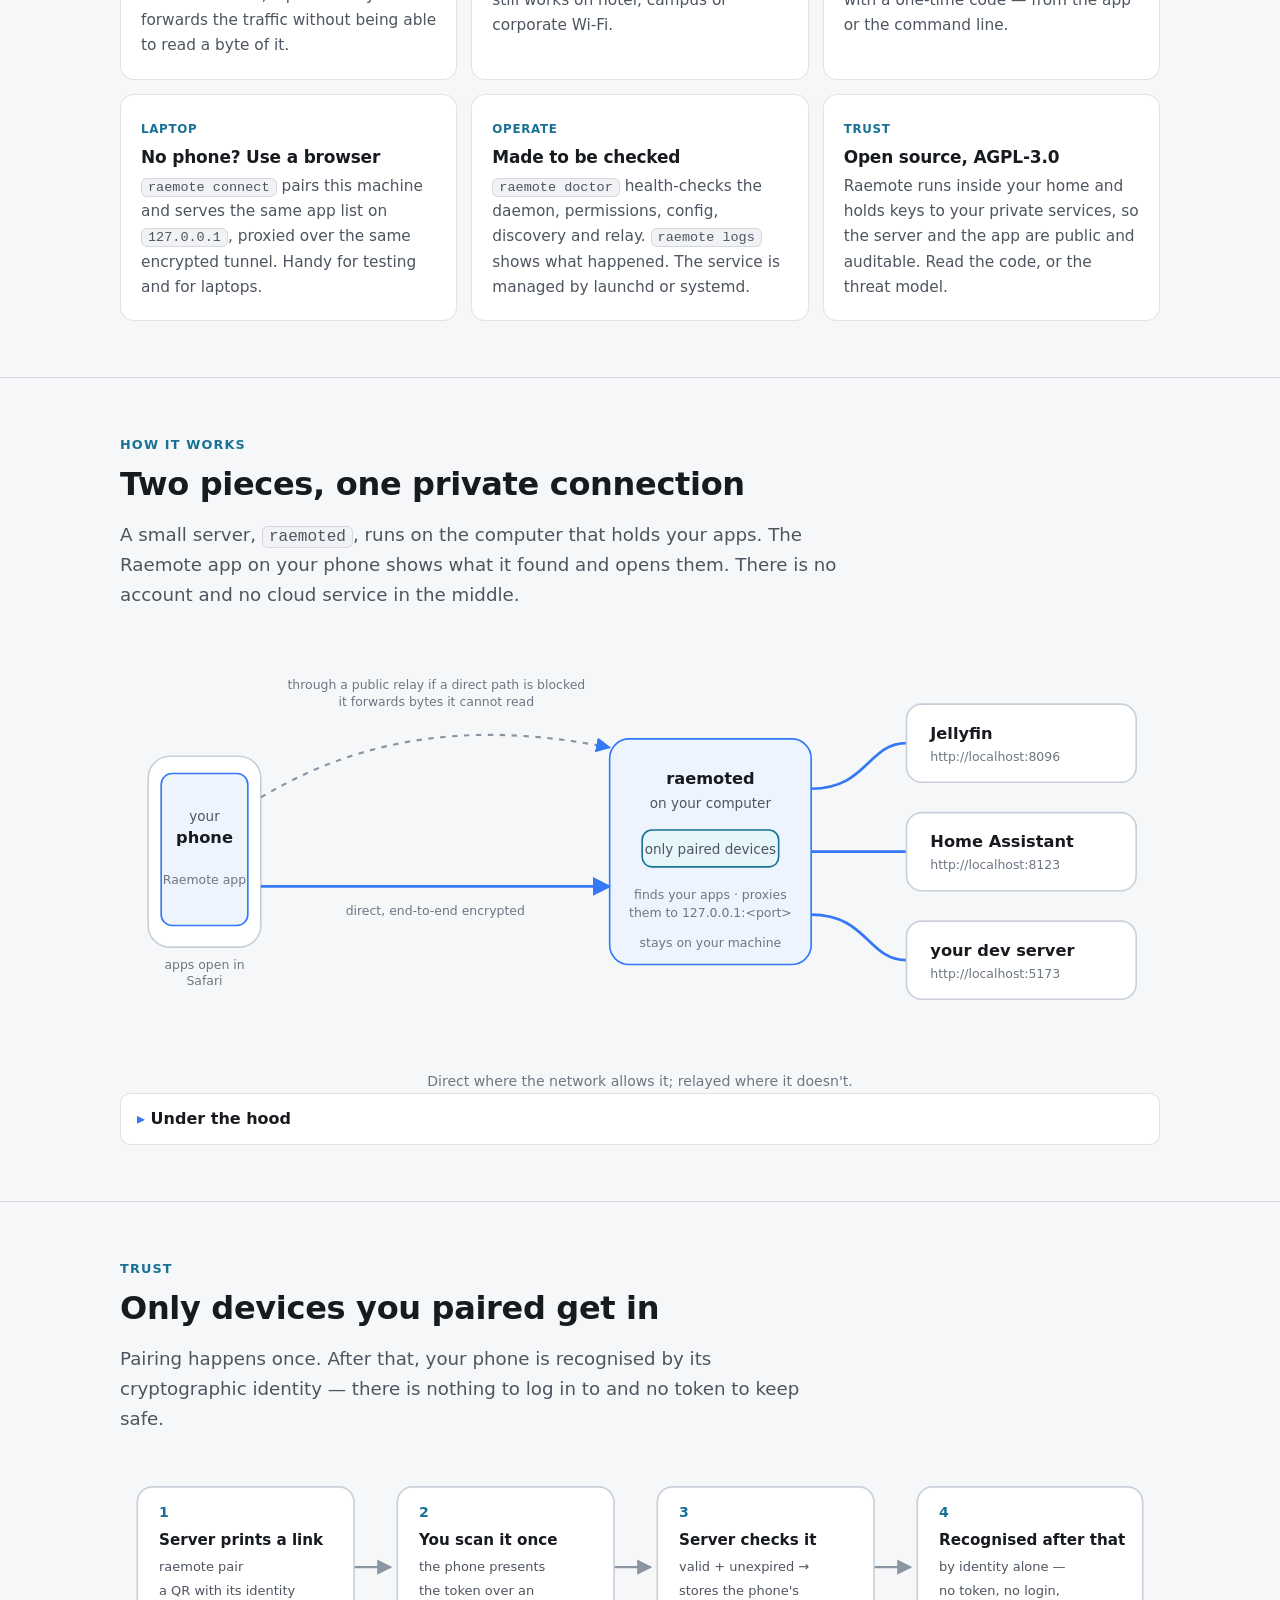
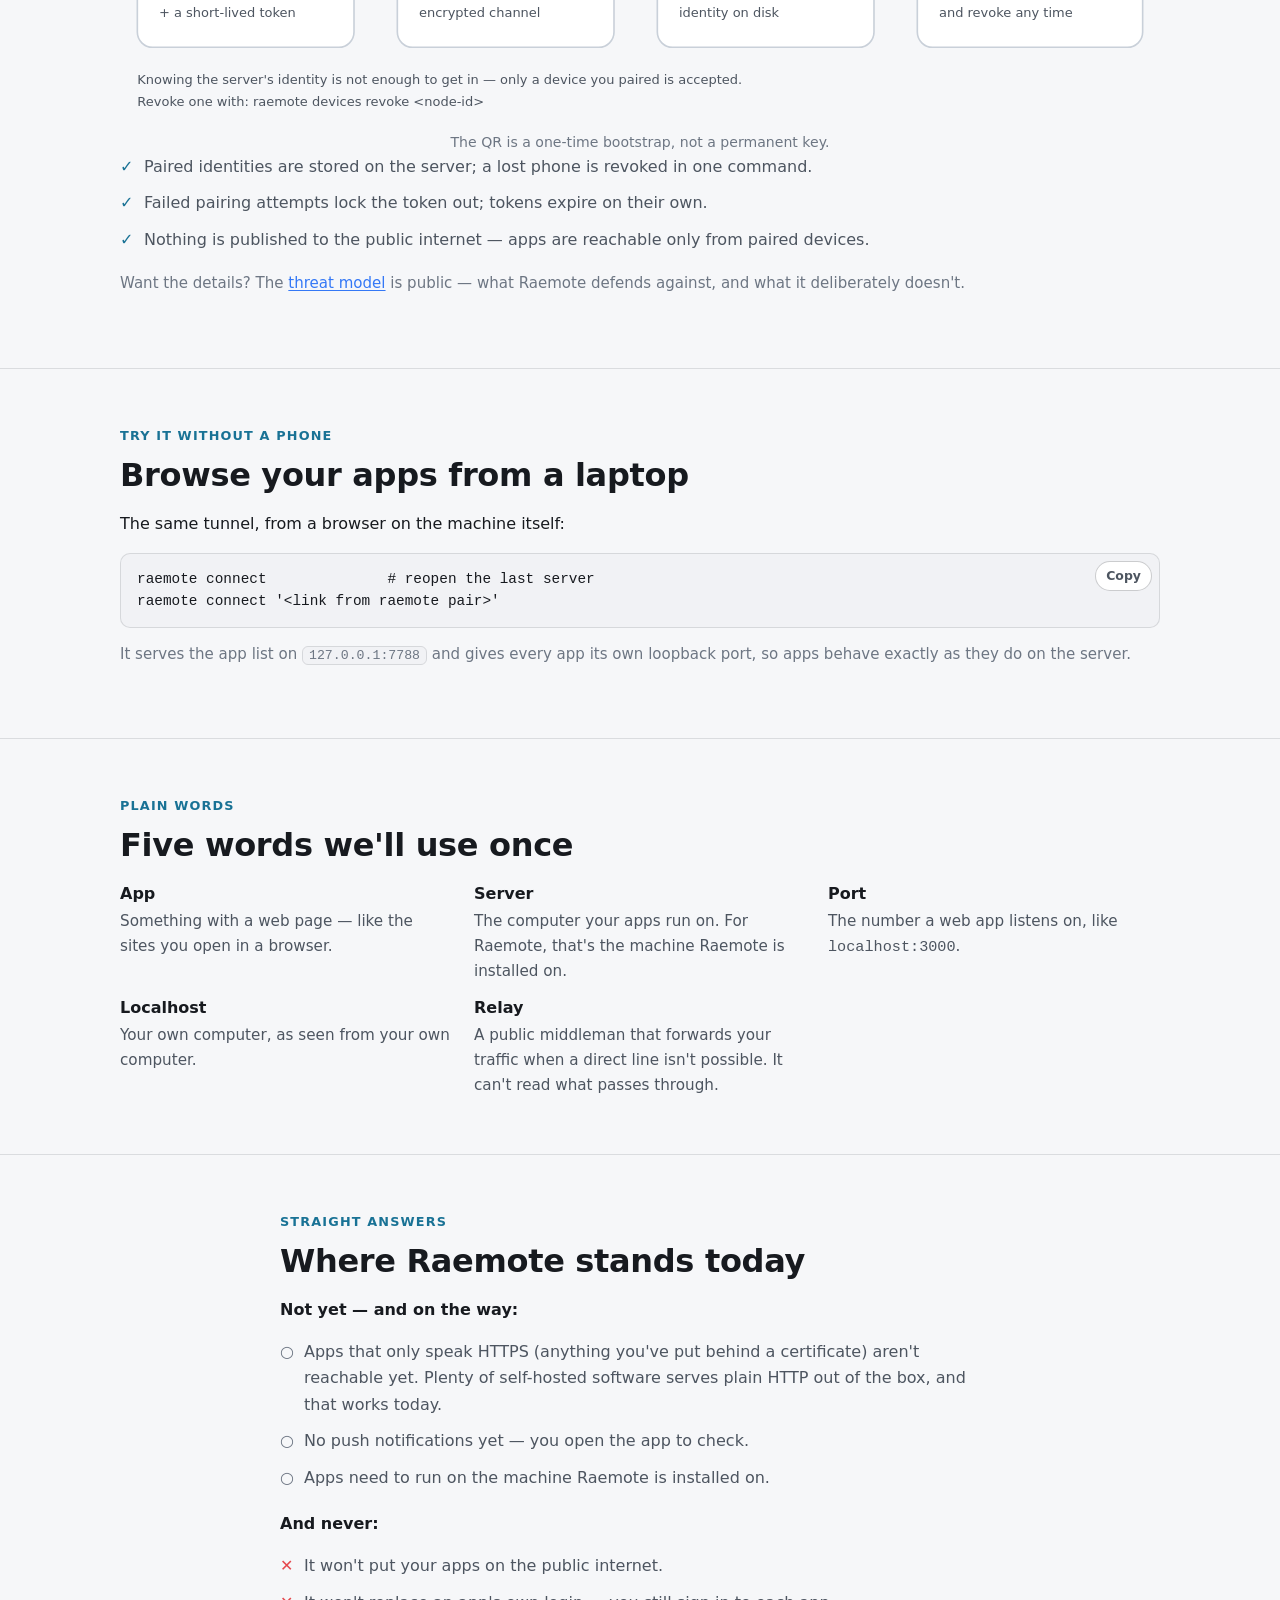
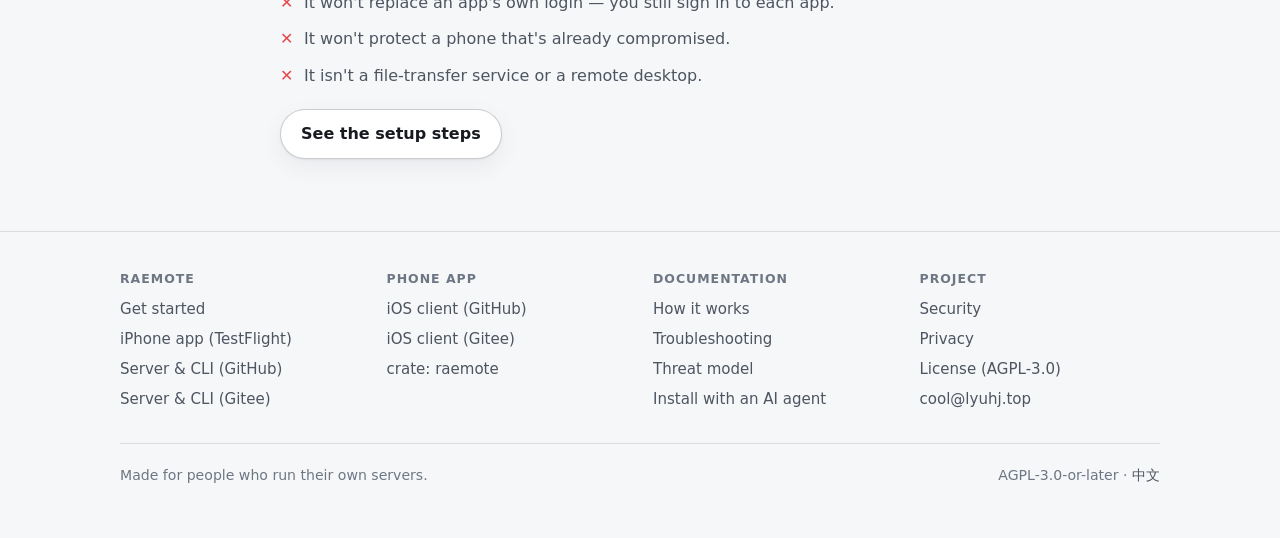
==== commit 57ce44c4: "Speak to beginners, and show what people actually use Raemote for Soften the pitch — the hero no lon" ====
--- a/index.html
+++ b/index.html
@@ -43,10 +43,13 @@
   <section class="hero">
     <div class="wrap">
       <img class="mark" src="assets/logo.svg" alt="" width="84" height="84">
-      <h1>Your self-hosted apps, on your phone.</h1>
+      <h1>The apps you already run, on your phone.</h1>
       <p class="lede">Install Raemote on your computer. Scan a QR code with your phone.
-        Jellyfin, Home Assistant, dashboards and dev servers are now on your phone —
-        end-to-end encrypted, with no account, no VPN and no port forwarding.</p>
+        The apps you already run — your media, your dashboards, your notes, your
+        projects — are right there on your phone, end-to-end encrypted, with nothing
+        exposed to the internet.</p>
+      <p class="muted">If you've ever set up a tunnel, a VPN or a reverse proxy just to
+        reach your own stuff from outside — this is the short way to do it.</p>
       <div class="actions">
         <a class="btn primary" href="get-started.html">Get started</a>
         <a class="btn badge" href="https://testflight.apple.com/join/3AQeWyUR" rel="noopener">
@@ -56,9 +59,9 @@
       </div>
       <ul class="pill-row">
         <li class="pill">No account</li>
-        <li class="pill">No port forwarding</li>
+        <li class="pill">Nothing exposed to the internet</li>
         <li class="pill">End-to-end encrypted</li>
-        <li class="pill">Direct when possible, relayed when needed</li>
+        <li class="pill">Works through a relay when needed</li>
         <li class="pill">Open source, AGPL-3.0</li>
       </ul>
     </div>
@@ -91,6 +94,94 @@
       </div>
       <p class="muted">Prefer the Gitee mirror on networks where GitHub is slow:
         <code>curl -fsSL https://gitee.com/pppkin/raemote_cli/raw/main/install.sh | sh</code></p>
+    </div>
+  </section>
+
+  <section id="uses">
+    <div class="wrap">
+      <p class="eyebrow">What people do with it</p>
+      <h2>Small things, from anywhere</h2>
+      <p class="lede">Raemote doesn't do one big thing. It puts the small, useful things
+        within reach — the checks you don't want to wait until you're home for.</p>
+      <ul class="grid">
+        <li class="card">
+          <span class="tag">At home</span>
+          <h3>Check on things</h3>
+          <p>Did the backup finish. Is the NAS up. What's the temperature. The camera,
+            from the sofa.</p>
+          <p class="muted">Jellyfin · Immich · Home Assistant · Uptime Kuma</p>
+        </li>
+        <li class="card">
+          <span class="tag">Work</span>
+          <h3>Get to work away from home</h3>
+          <p>Move a card on the board. Review a pull request. See if the build passed.
+            Open the admin panel.</p>
+          <p class="muted">Vikunja or Planka · Forgejo or Gitea · Woodpecker · Portainer</p>
+        </li>
+        <li class="card">
+          <span class="tag">Money</span>
+          <h3>Skip a monthly subscription</h3>
+          <p>The feed reader, the bookmarks, the document archive, the recipes, the budget —
+            yours, on your own machine.</p>
+          <p class="muted">Miniflux · Linkding · Paperless · Mealie · Actual</p>
+        </li>
+        <li class="card">
+          <span class="tag">Building</span>
+          <h3>Reach the thing you're making</h3>
+          <p>A dev server, a preview, a notebook, a database admin — running on the
+            machine in front of you, opened from your pocket.</p>
+          <p class="muted">Dev servers · Jupyter · code-server · Adminer</p>
+        </li>
+        <li class="card">
+          <span class="tag">Sharing</span>
+          <h3>Share with one person</h3>
+          <p>Pair a family member's device with its own identity, and take it away again
+            whenever you like.</p>
+          <p class="muted">One device each · revoke any time · no shared logins</p>
+        </li>
+        <li class="card">
+          <span class="tag">Laptop</span>
+          <h3>Or from a browser, no phone</h3>
+          <p><code>raemote connect</code> serves the same list on your own laptop — handy
+            for testing, or if the phone is charging.</p>
+          <p class="muted">One command, then your browser</p>
+        </li>
+      </ul>
+    </div>
+  </section>
+
+  <section id="simpler">
+    <div class="wrap">
+      <p class="eyebrow">Why it exists</p>
+      <h2>The long way, and the short way</h2>
+      <p class="lede">Reaching your own machines from outside the house usually means a
+        small networking project. There's nothing wrong with enjoying that project —
+        but it shouldn't be the price of checking your cameras.</p>
+      <ul class="grid">
+        <li class="card">
+          <span class="tag">The long way</span>
+          <h3>A stack to maintain</h3>
+          <ul>
+            <li>A public IP or a small VPS</li>
+            <li>A domain name and DNS</li>
+            <li>A certificate and a reverse-proxy config</li>
+            <li>A VPN client on your phone</li>
+            <li>Firewall rules, and keeping them patched</li>
+          </ul>
+        </li>
+        <li class="card">
+          <span class="tag">The short way</span>
+          <h3>One command, one QR code</h3>
+          <ul>
+            <li>Install Raemote on the machine you already have</li>
+            <li>Scan the QR code with the app</li>
+            <li>Tap an app — it opens, logged in</li>
+            <li>Nothing published to the internet</li>
+          </ul>
+          <p class="muted">If you already enjoy the long way, keep it. Raemote doesn't
+            need any of it, and doesn't get in the way.</p>
+        </li>
+      </ul>
     </div>
   </section>
 
@@ -210,8 +301,10 @@
         <li>Paired identities are stored on the server; a lost phone is revoked in one command.</li>
         <li>Failed pairing attempts lock the token out; tokens expire on their own.</li>
         <li>Nothing is published to the public internet — apps are reachable only from paired devices.</li>
-        <li>Everything the server does is documented in the public <a href="https://github.com/raemote/raemote_cli/blob/main/docs/threat-model.md" rel="noopener">threat model</a>.</li>
-      </ul>
+      </ul>
+      <p class="muted" style="margin-top:18px">Want the details? The
+        <a href="https://github.com/raemote/raemote_cli/blob/main/docs/threat-model.md" rel="noopener">threat model</a>
+        is public — what Raemote defends against, and what it deliberately doesn't.</p>
     </div>
   </section>
 
@@ -231,18 +324,57 @@
     </div>
   </section>
 
+  <section id="words">
+    <div class="wrap">
+      <p class="eyebrow">Plain words</p>
+      <h2>Five words we'll use once</h2>
+      <dl class="terms">
+        <div>
+          <dt>App</dt>
+          <dd>Something with a web page — like the sites you open in a browser.</dd>
+        </div>
+        <div>
+          <dt>Server</dt>
+          <dd>The computer your apps run on. For Raemote, that's the machine Raemote is
+            installed on.</dd>
+        </div>
+        <div>
+          <dt>Port</dt>
+          <dd>The number a web app listens on, like <code>localhost:3000</code>.</dd>
+        </div>
+        <div>
+          <dt>Localhost</dt>
+          <dd>Your own computer, as seen from your own computer.</dd>
+        </div>
+        <div>
+          <dt>Relay</dt>
+          <dd>A public middleman that forwards your traffic when a direct line isn't
+            possible. It can't read what passes through.</dd>
+        </div>
+      </dl>
+    </div>
+  </section>
+
   <section id="honest">
     <div class="wrap wrap-narrow">
-      <p class="eyebrow">Honesty first</p>
-      <h2>What Raemote does not do</h2>
+      <p class="eyebrow">Straight answers</p>
+      <h2>Where Raemote stands today</h2>
+      <p><strong>Not yet — and on the way:</strong></p>
+      <ul class="notlist notlist-todo">
+        <li>Apps that only speak HTTPS (anything you've put behind a certificate) aren't
+          reachable yet. Plenty of self-hosted software serves plain HTTP out of the
+          box, and that works today.</li>
+        <li>No push notifications yet — you open the app to check.</li>
+        <li>Apps need to run on the machine Raemote is installed on.</li>
+      </ul>
+      <p style="margin-top:20px"><strong>And never:</strong></p>
       <ul class="notlist">
-        <li>It does not put your apps on the public internet.</li>
-        <li>It does not replace an app's own login — you still sign in to each app.</li>
-        <li>It does not protect a phone that is already compromised.</li>
-        <li>It is not a VPN, a remote desktop or a general network gateway.</li>
-        <li>It does not work for HTTPS-only apps yet.</li>
-      </ul>
-      <p style="margin-top:20px"><a class="btn" href="get-started.html">Read the setup guide</a></p>
+        <li>It won't put your apps on the public internet.</li>
+        <li>It won't replace an app's own login — you still sign in to each app.</li>
+        <li>It won't protect a phone that's already compromised.</li>
+        <li>It isn't a file-transfer service or a remote desktop.</li>
+      </ul>
+      <p style="margin-top:20px"><a class="btn" href="get-started.html">See the setup steps</a></p>
     </div>
   </section>
 
--- a/assets/site.css
+++ b/assets/site.css
@@ -311,6 +311,23 @@
   color: var(--teal);
   margin-bottom: 8px;
 }
+.card ul { margin: 10px 0 0; padding-left: 1.15em; color: var(--ink-soft); font-size: 0.94rem; }
+.card ul li { margin: 4px 0; }
+.card ul li::marker { color: var(--ink-faint); }
+
+/* "words we'll use once" */
+.terms {
+  display: grid;
+  gap: 10px 22px;
+  grid-template-columns: repeat(auto-fit, minmax(260px, 1fr));
+  margin: 0;
+}
+.terms dt { font-weight: 650; }
+.terms dd {
+  margin: 2px 0 0;
+  color: var(--ink-soft);
+  font-size: 0.95rem;
+}
 @media (prefers-color-scheme: dark) {
   .card .tag { color: var(--cyan); }
 }
@@ -422,20 +439,31 @@
 
 /* ---------- honest list ---------- */
 
+/* A hanging indent, not a grid: with `display: grid` an inline <a> or <code>
+   inside the item becomes its own grid item and wraps into the marker
+   column (a link renders one word per line). Absolute positioning keeps
+   every inline element flowing as normal text. */
 .notlist {
   list-style: none;
   padding: 0;
   margin: 0;
-  display: grid;
-  gap: 10px;
 }
 .notlist li {
-  display: grid;
-  grid-template-columns: 1.4rem 1fr;
-  gap: 8px;
+  position: relative;
+  padding-left: 1.5rem;
   color: var(--ink-soft);
 }
-.notlist li::before { content: "✕"; color: #e5484d; font-weight: 700; }
+.notlist li + li { margin-top: 10px; }
+.notlist li::before {
+  content: "✕";
+  position: absolute;
+  left: 0;
+  top: 0;
+  color: #e5484d;
+  font-weight: 700;
+}
+/* "not yet" — softer than the red ✕ of "never" */
+.notlist-todo li::before { content: "○"; color: var(--ink-faint); }
 .yeslist li::before { content: "✓"; color: var(--teal); }
 @media (prefers-color-scheme: dark) {
   .yeslist li::before { color: var(--cyan); }
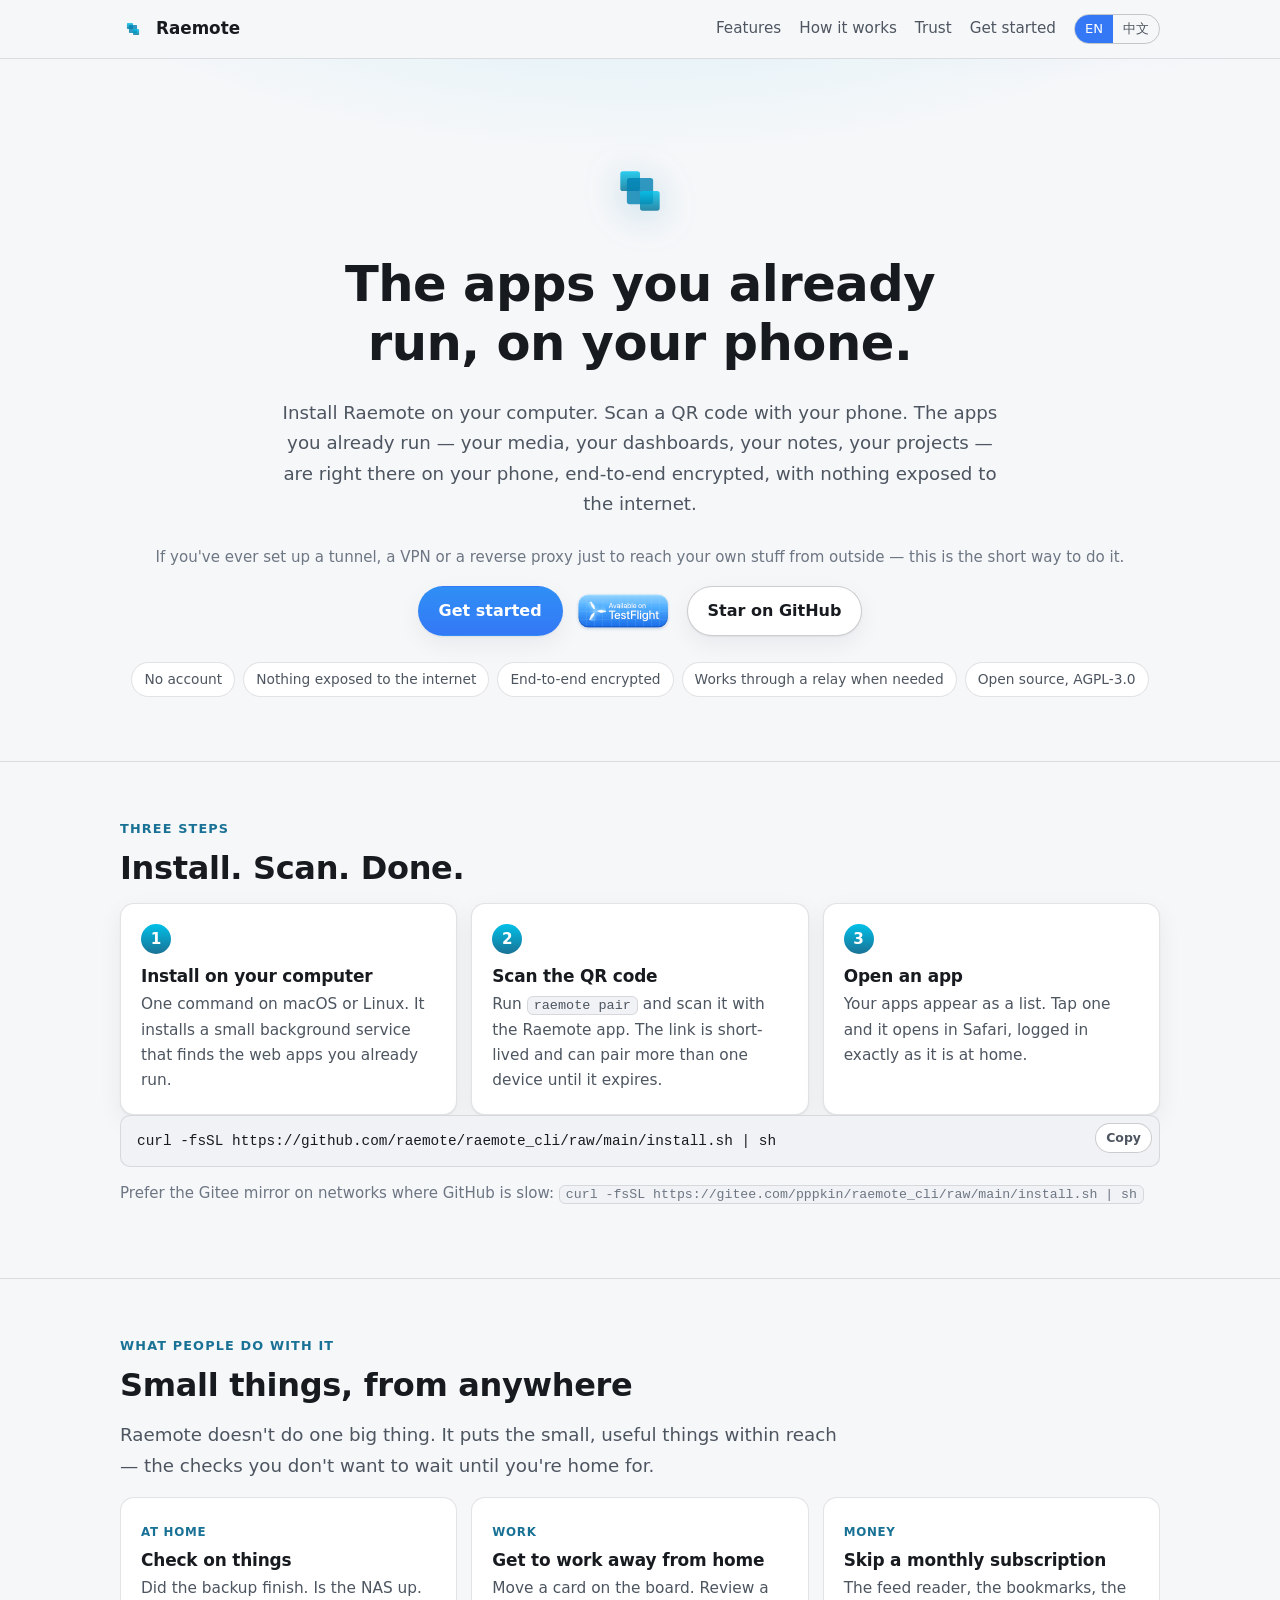
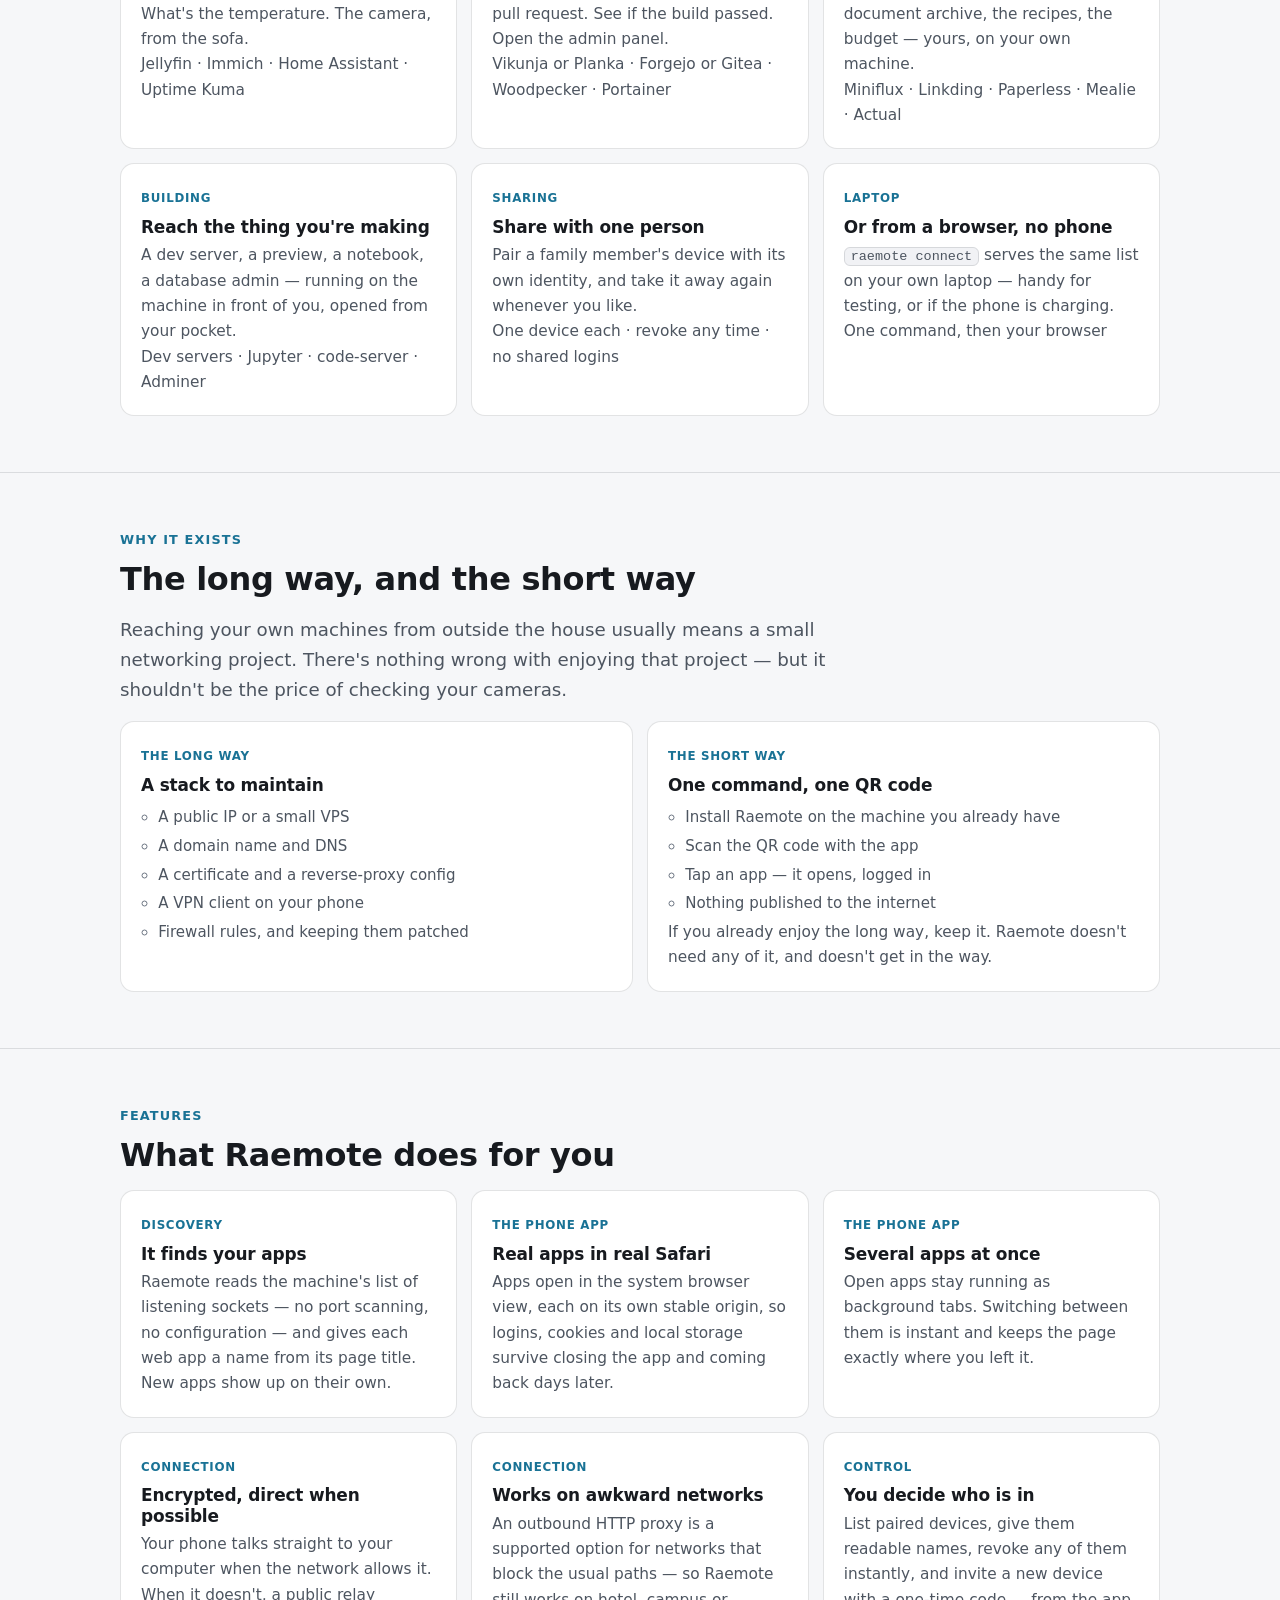
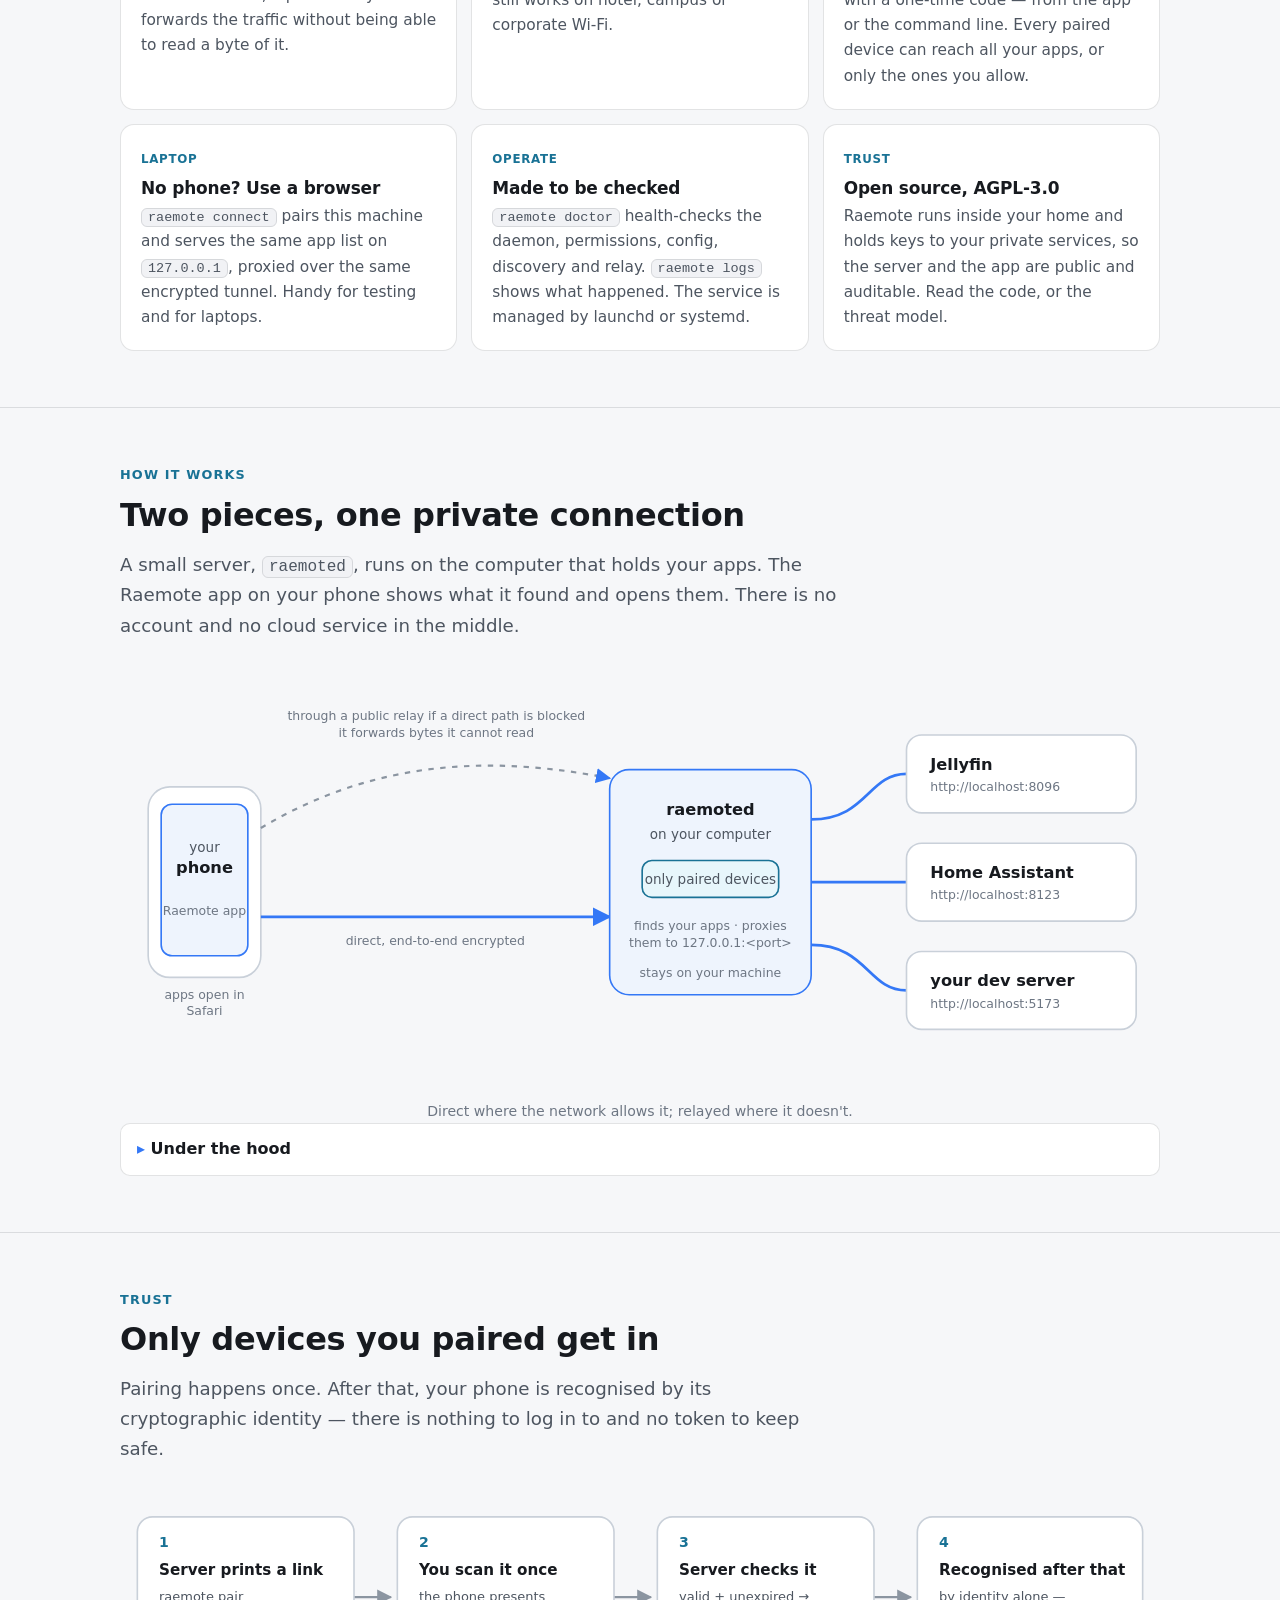
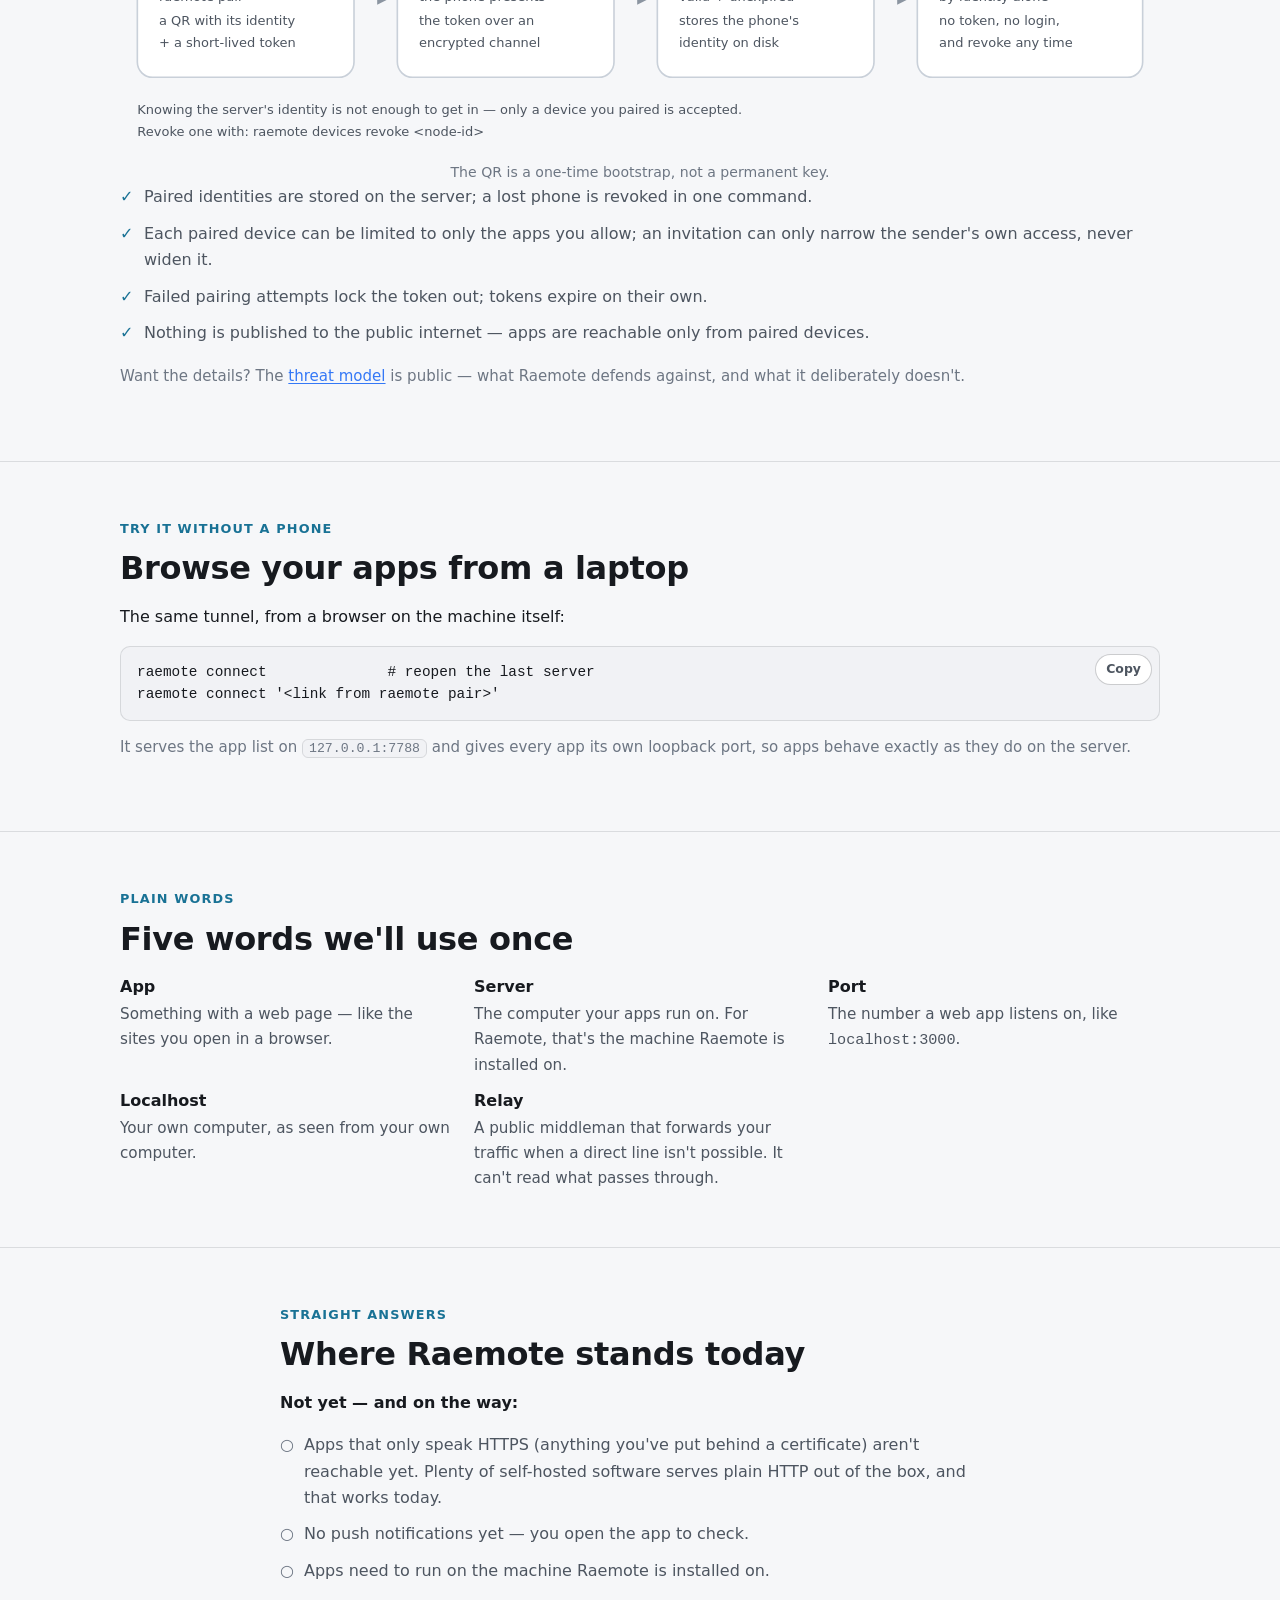
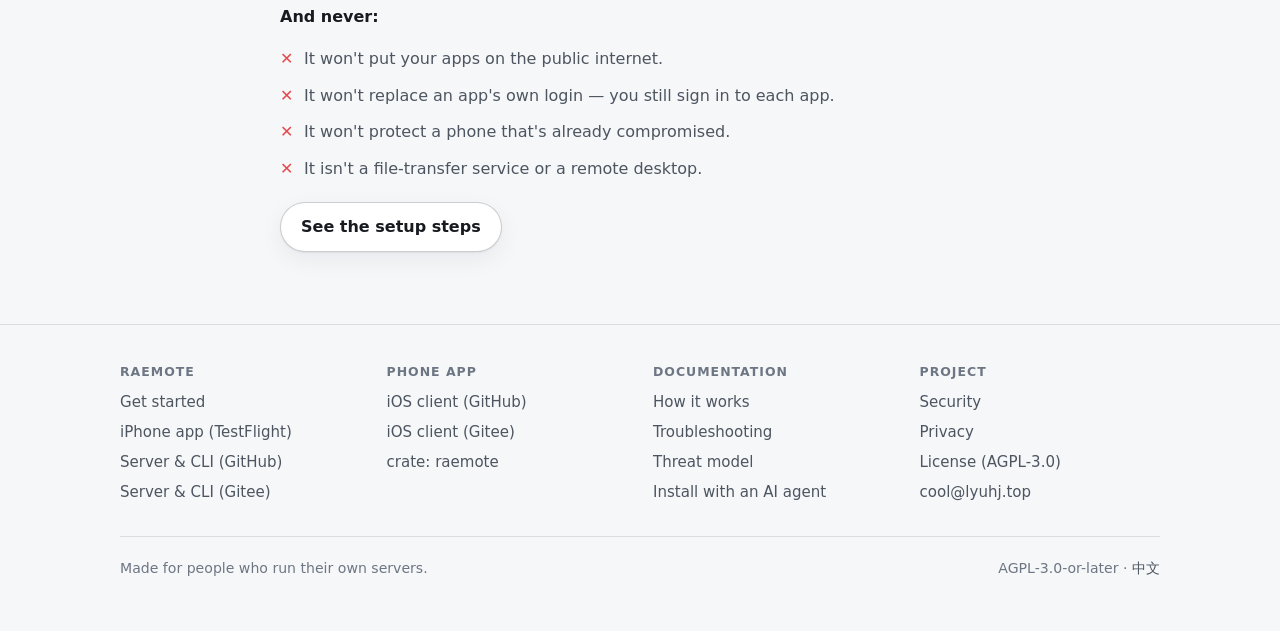
==== commit ace91f57: "Describe per-device access — restricted pairing links, devices access, and invites that can never wi" ====
--- a/index.html
+++ b/index.html
@@ -229,7 +229,8 @@
           <h3>You decide who is in</h3>
           <p>List paired devices, give them readable names, revoke any of them
             instantly, and invite a new device with a one-time code — from the app
-            or the command line.</p>
+            or the command line. Every paired device can reach all your apps, or
+            only the ones you allow.</p>
         </li>
         <li class="card">
           <span class="tag">Laptop</span>
@@ -299,6 +300,8 @@
       </figure>
       <ul class="notlist yeslist">
         <li>Paired identities are stored on the server; a lost phone is revoked in one command.</li>
+        <li>Each paired device can be limited to only the apps you allow; an invitation can only
+          narrow the sender's own access, never widen it.</li>
         <li>Failed pairing attempts lock the token out; tokens expire on their own.</li>
         <li>Nothing is published to the public internet — apps are reachable only from paired devices.</li>
       </ul>
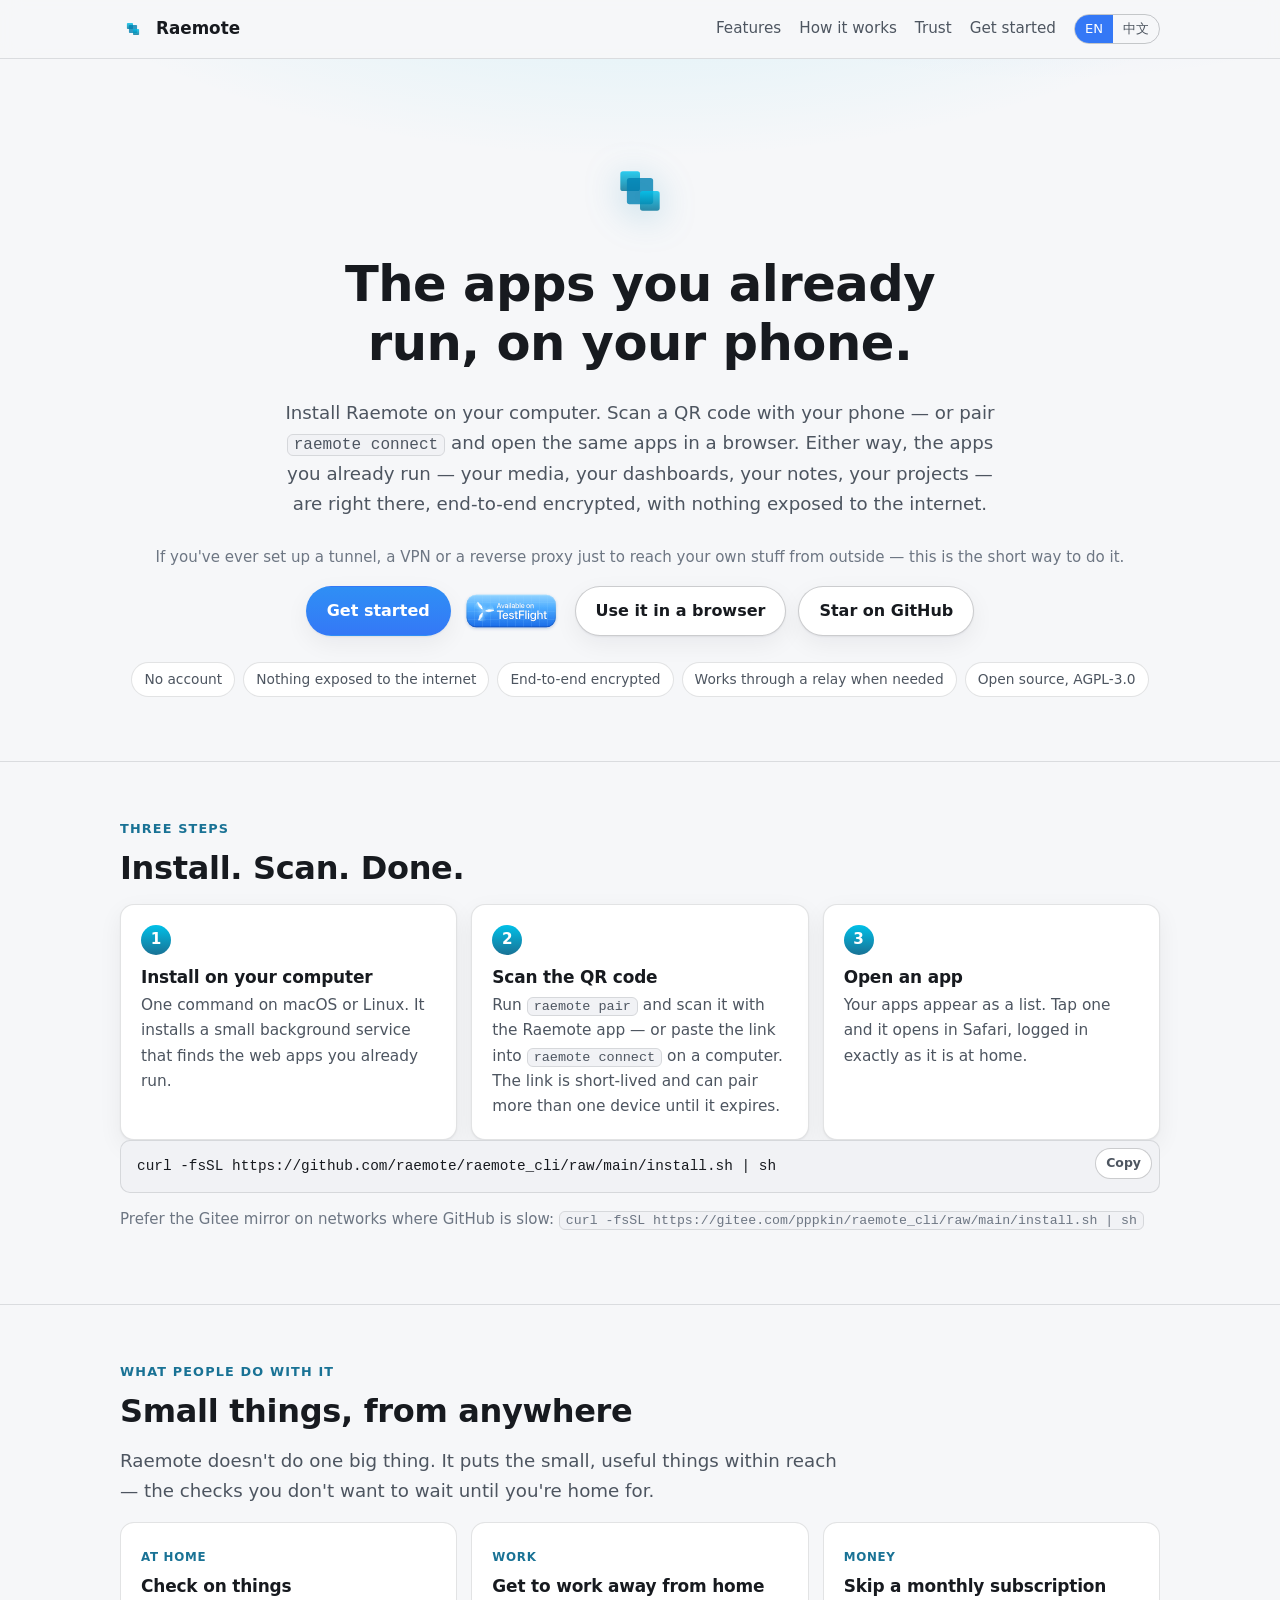
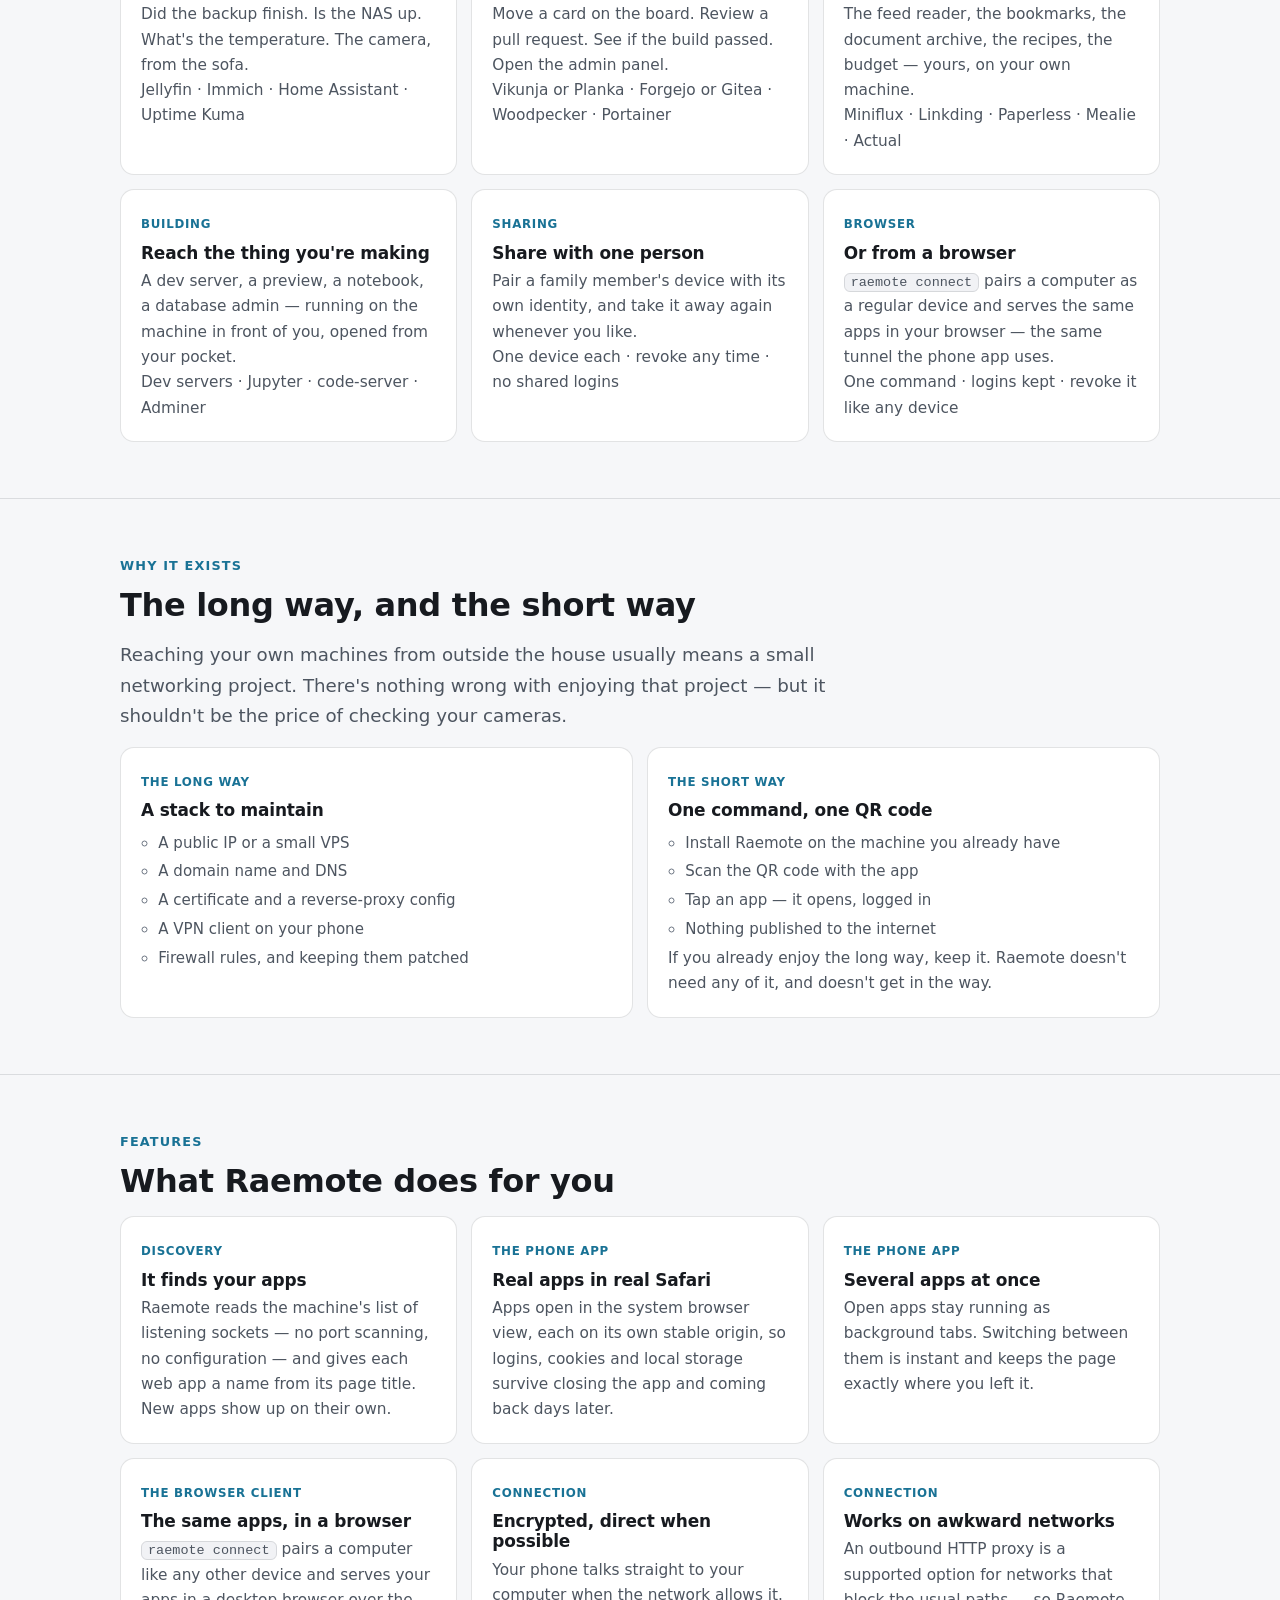
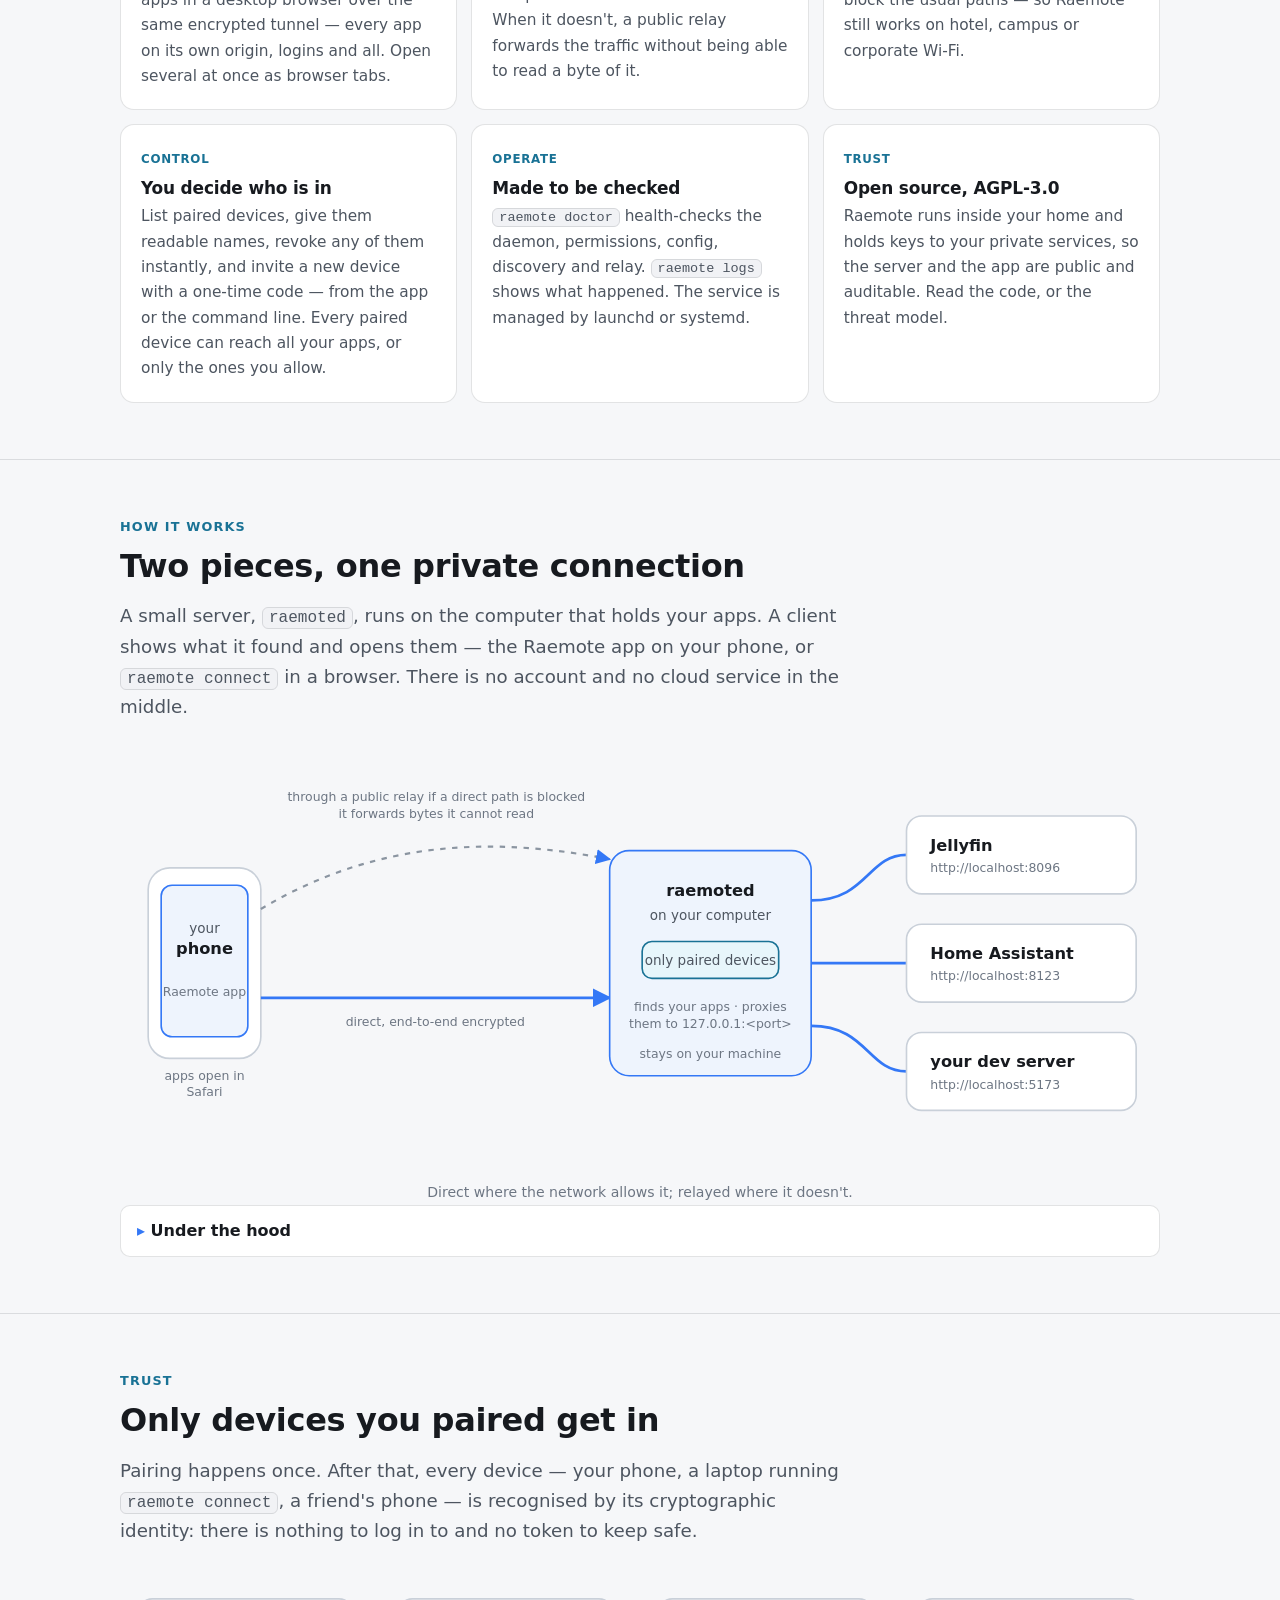
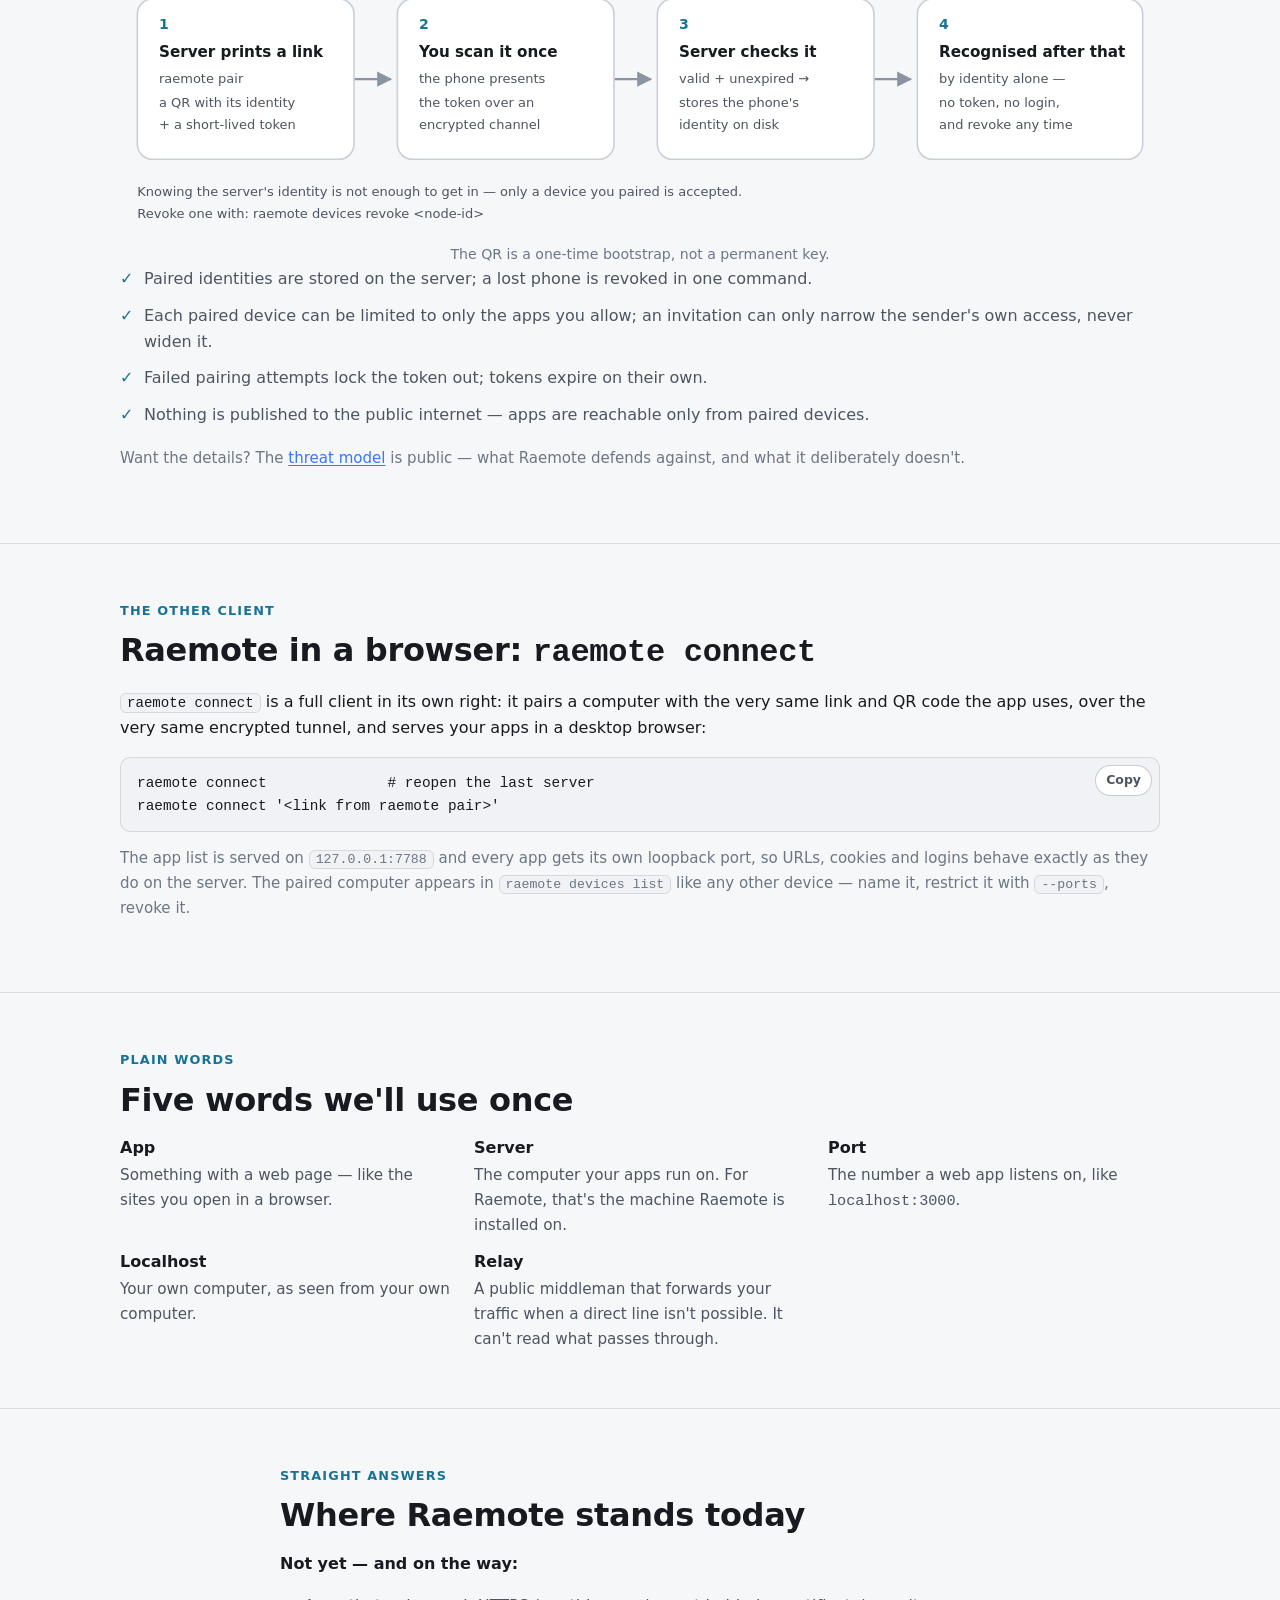
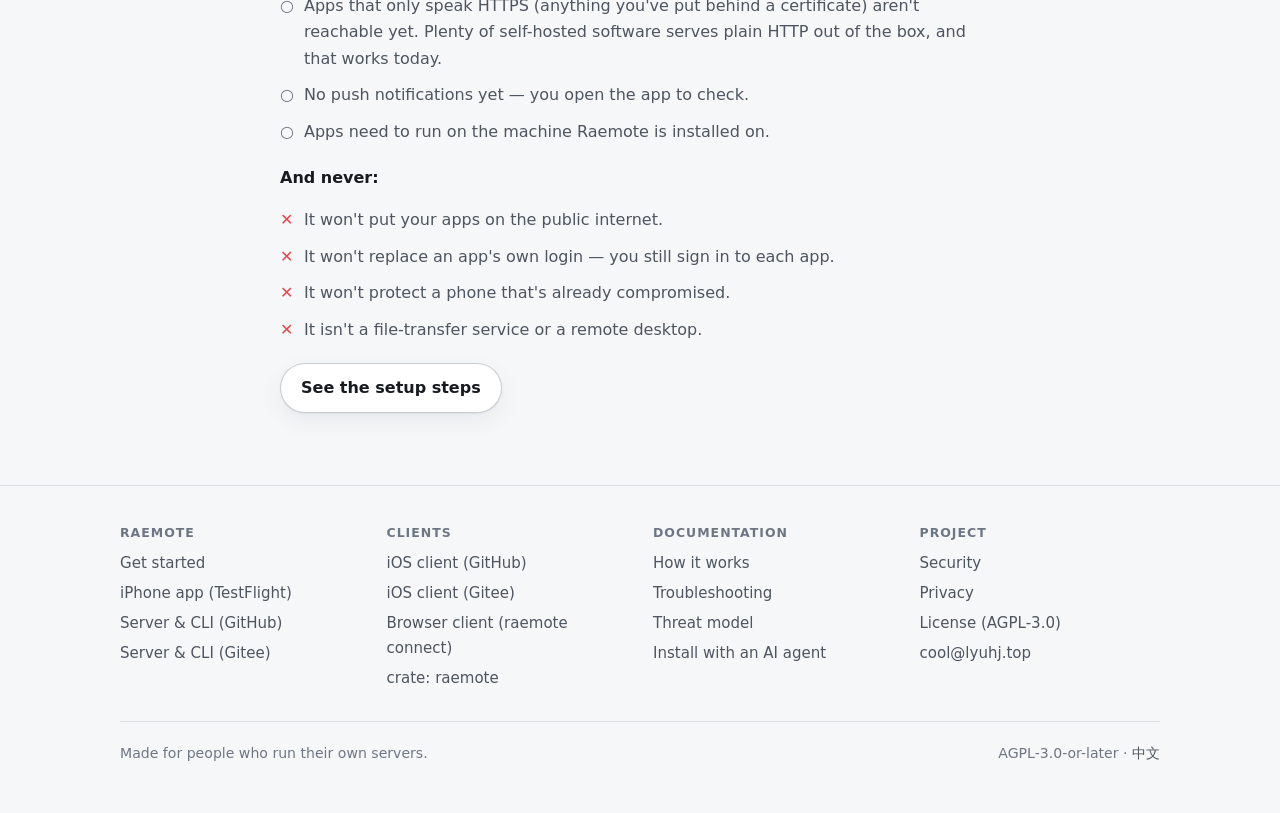
==== commit cd396f88: "Present raemote connect as an equal client, not a fallback connect was framed as "no phone handy", "" ====
--- a/index.html
+++ b/index.html
@@ -4,14 +4,14 @@
 <meta charset="utf-8">
 <meta name="viewport" content="width=device-width, initial-scale=1">
 <title>Raemote — your self-hosted apps on your phone, no VPN</title>
-<meta name="description" content="Raemote finds the web apps running on your computer and makes them reachable from your phone over an end-to-end encrypted connection. One install, one QR scan. No account, no VPN, no port forwarding.">
+<meta name="description" content="Raemote finds the web apps running on your computer and makes them reachable from your phone — or, with raemote connect, from a browser on any computer — over an end-to-end encrypted connection. One install, one QR scan. No account, no VPN, no port forwarding.">
 <link rel="canonical" href="https://raemote.github.io/">
 <link rel="icon" href="assets/favicon.png" type="image/png">
 <link rel="apple-touch-icon" href="assets/favicon.png">
 <meta property="og:type" content="website">
 <meta property="og:site_name" content="Raemote">
 <meta property="og:title" content="Raemote — your self-hosted apps on your phone, no VPN">
-<meta property="og:description" content="Install Raemote on your computer, scan a QR code with your phone, and your private apps are on your phone. End-to-end encrypted, no account, no port forwarding.">
+<meta property="og:description" content="Install Raemote on your computer, then scan a QR code with your phone — or pair raemote connect and use the same apps in a browser. End-to-end encrypted, no account, no port forwarding.">
 <meta property="og:url" content="https://raemote.github.io/">
 <meta property="og:image" content="https://raemote.github.io/assets/og.png">
 <meta name="twitter:card" content="summary_large_image">
@@ -44,9 +44,10 @@
     <div class="wrap">
       <img class="mark" src="assets/logo.svg" alt="" width="84" height="84">
       <h1>The apps you already run, on your phone.</h1>
-      <p class="lede">Install Raemote on your computer. Scan a QR code with your phone.
-        The apps you already run — your media, your dashboards, your notes, your
-        projects — are right there on your phone, end-to-end encrypted, with nothing
+      <p class="lede">Install Raemote on your computer. Scan a QR code with your phone —
+        or pair <code>raemote connect</code> and open the same apps in a browser.
+        Either way, the apps you already run — your media, your dashboards, your
+        notes, your projects — are right there, end-to-end encrypted, with nothing
         exposed to the internet.</p>
       <p class="muted">If you've ever set up a tunnel, a VPN or a reverse proxy just to
         reach your own stuff from outside — this is the short way to do it.</p>
@@ -55,6 +56,7 @@
         <a class="btn badge" href="https://testflight.apple.com/join/3AQeWyUR" rel="noopener">
           <img src="assets/testflight_badge.svg" alt="Available on TestFlight" height="42">
         </a>
+        <a class="btn" href="#laptop">Use it in a browser</a>
         <a class="btn" href="https://github.com/raemote/raemote_cli" rel="noopener">Star on GitHub</a>
       </div>
       <ul class="pill-row">
@@ -79,7 +81,8 @@
         </li>
         <li>
           <h3>Scan the QR code</h3>
-          <p>Run <code>raemote pair</code> and scan it with the Raemote app. The link is
+          <p>Run <code>raemote pair</code> and scan it with the Raemote app — or paste the
+            link into <code>raemote connect</code> on a computer. The link is
             short-lived and can pair more than one device until it expires.</p>
         </li>
         <li>
@@ -140,11 +143,11 @@
           <p class="muted">One device each · revoke any time · no shared logins</p>
         </li>
         <li class="card">
-          <span class="tag">Laptop</span>
-          <h3>Or from a browser, no phone</h3>
-          <p><code>raemote connect</code> serves the same list on your own laptop — handy
-            for testing, or if the phone is charging.</p>
-          <p class="muted">One command, then your browser</p>
+          <span class="tag">Browser</span>
+          <h3>Or from a browser</h3>
+          <p><code>raemote connect</code> pairs a computer as a regular device and serves
+            the same apps in your browser — the same tunnel the phone app uses.</p>
+          <p class="muted">One command · logins kept · revoke it like any device</p>
         </li>
       </ul>
     </div>
@@ -211,6 +214,14 @@
             instant and keeps the page exactly where you left it.</p>
         </li>
         <li class="card">
+          <span class="tag">The browser client</span>
+          <h3>The same apps, in a browser</h3>
+          <p><code>raemote connect</code> pairs a computer like any other device and
+            serves your apps in a desktop browser over the same encrypted tunnel —
+            every app on its own origin, logins and all. Open several at once as
+            browser tabs.</p>
+        </li>
+        <li class="card">
           <span class="tag">Connection</span>
           <h3>Encrypted, direct when possible</h3>
           <p>Your phone talks straight to your computer when the network allows it.
@@ -233,13 +244,6 @@
             only the ones you allow.</p>
         </li>
         <li class="card">
-          <span class="tag">Laptop</span>
-          <h3>No phone? Use a browser</h3>
-          <p><code>raemote connect</code> pairs this machine and serves the same app
-            list on <code>127.0.0.1</code>, proxied over the same encrypted tunnel.
-            Handy for testing and for laptops.</p>
-        </li>
-        <li class="card">
           <span class="tag">Operate</span>
           <h3>Made to be checked</h3>
           <p><code>raemote doctor</code> health-checks the daemon, permissions,
@@ -262,8 +266,9 @@
       <p class="eyebrow">How it works</p>
       <h2>Two pieces, one private connection</h2>
       <p class="lede">A small server, <code>raemoted</code>, runs on the computer that
-        holds your apps. The Raemote app on your phone shows what it found and opens
-        them. There is no account and no cloud service in the middle.</p>
+        holds your apps. A client shows what it found and opens them — the Raemote
+        app on your phone, or <code>raemote connect</code> in a browser. There is no
+        account and no cloud service in the middle.</p>
       <figure>
         <img src="assets/diagram-how.svg" alt="Diagram: your phone holds an end-to-end encrypted connection to raemoted on your computer — directly, or through a public relay that cannot read the traffic — and raemoted reverse-proxies each app to the local web apps on that machine." width="960" height="400" loading="lazy">
         <figcaption>Direct where the network allows it; relayed where it doesn't.</figcaption>
@@ -279,8 +284,9 @@
           the small HTTP API (<code>/_hub/catalog</code>, <code>/_hub/info</code>,
           <code>/_hub/devices</code>, <code>/_hub/discover</code>) and reverse-proxies
           <code>/app/&lt;name&gt;/…</code> to the app's real address.</p>
-        <p>On the app's side, a loopback proxy gives each app its own origin and a
-          per-launch secret, so nothing else on the phone can reach it. Requests are
+        <p>On the client's side, a loopback proxy gives each app its own origin, so
+          nothing else on the device can reach it — on iOS it is gated by a
+          per-launch secret, in the browser client by a host check. Requests are
           streamed — bodies, uploads, server-sent events and WebSockets all pass
           through untouched.</p>
       </details>
@@ -291,8 +297,9 @@
     <div class="wrap">
       <p class="eyebrow">Trust</p>
       <h2>Only devices you paired get in</h2>
-      <p class="lede">Pairing happens once. After that, your phone is recognised by
-        its cryptographic identity — there is nothing to log in to and no token to
+      <p class="lede">Pairing happens once. After that, every device — your phone, a
+        laptop running <code>raemote connect</code>, a friend's phone — is recognised
+        by its cryptographic identity: there is nothing to log in to and no token to
         keep safe.</p>
       <figure>
         <img src="assets/diagram-trust.svg" alt="Diagram: the pairing QR carries the server's identity and a short-lived token; the phone presents the token once, the server stores the phone's identity on disk, and from then on the phone is recognised by identity alone and can be revoked at any time." width="960" height="250" loading="lazy">
@@ -313,17 +320,21 @@
 
   <section id="laptop">
     <div class="wrap">
-      <p class="eyebrow">Try it without a phone</p>
-      <h2>Browse your apps from a laptop</h2>
-      <p>The same tunnel, from a browser on the machine itself:</p>
+      <p class="eyebrow">The other client</p>
+      <h2>Raemote in a browser: <code>raemote connect</code></h2>
+      <p><code>raemote connect</code> is a full client in its own right: it pairs a
+        computer with the very same link and QR code the app uses, over the very
+        same encrypted tunnel, and serves your apps in a desktop browser:</p>
       <div class="copy">
         <button class="copybtn" type="button" data-copy hidden>Copy</button>
 <pre><code>raemote connect              # reopen the last server
 raemote connect '&lt;link from raemote pair&gt;'</code></pre>
       </div>
-      <p class="muted">It serves the app list on <code>127.0.0.1:7788</code> and gives
-        every app its own loopback port, so apps behave exactly as they do on the
-        server.</p>
+      <p class="muted">The app list is served on <code>127.0.0.1:7788</code> and every app
+        gets its own loopback port, so URLs, cookies and logins behave exactly as they
+        do on the server. The paired computer appears in
+        <code>raemote devices list</code> like any other device — name it, restrict it
+        with <code>--ports</code>, revoke it.</p>
     </div>
   </section>
 
@@ -396,10 +407,11 @@
         </ul>
       </div>
       <div>
-        <h3>Phone app</h3>
+        <h3>Clients</h3>
         <ul>
           <li><a href="https://github.com/raemote/raemote_connector_ios" rel="noopener">iOS client (GitHub)</a></li>
           <li><a href="https://gitee.com/pppkin/raemote_connector_ios" rel="noopener">iOS client (Gitee)</a></li>
+          <li><a href="https://github.com/raemote/raemote_cli#connect" rel="noopener">Browser client (raemote connect)</a></li>
           <li><a href="https://crates.io/crates/raemote" rel="noopener">crate: raemote</a></li>
         </ul>
       </div>
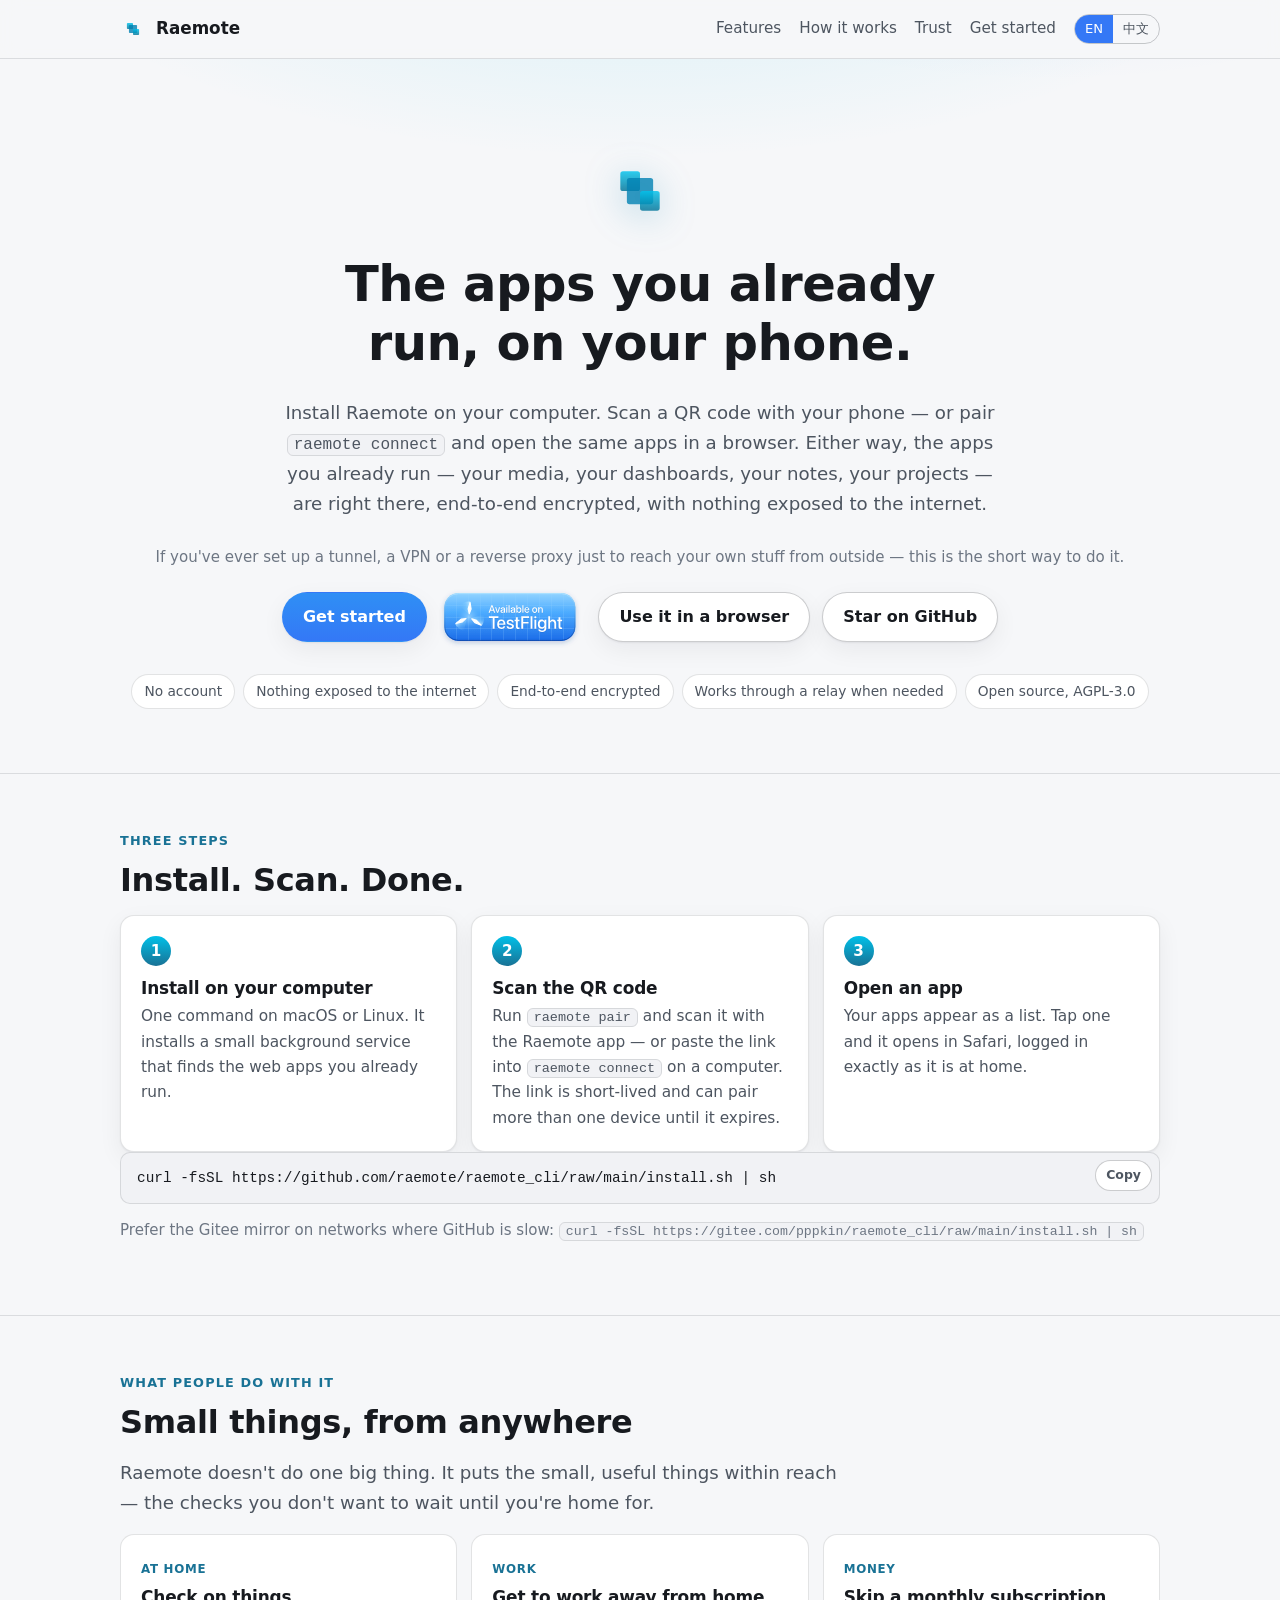
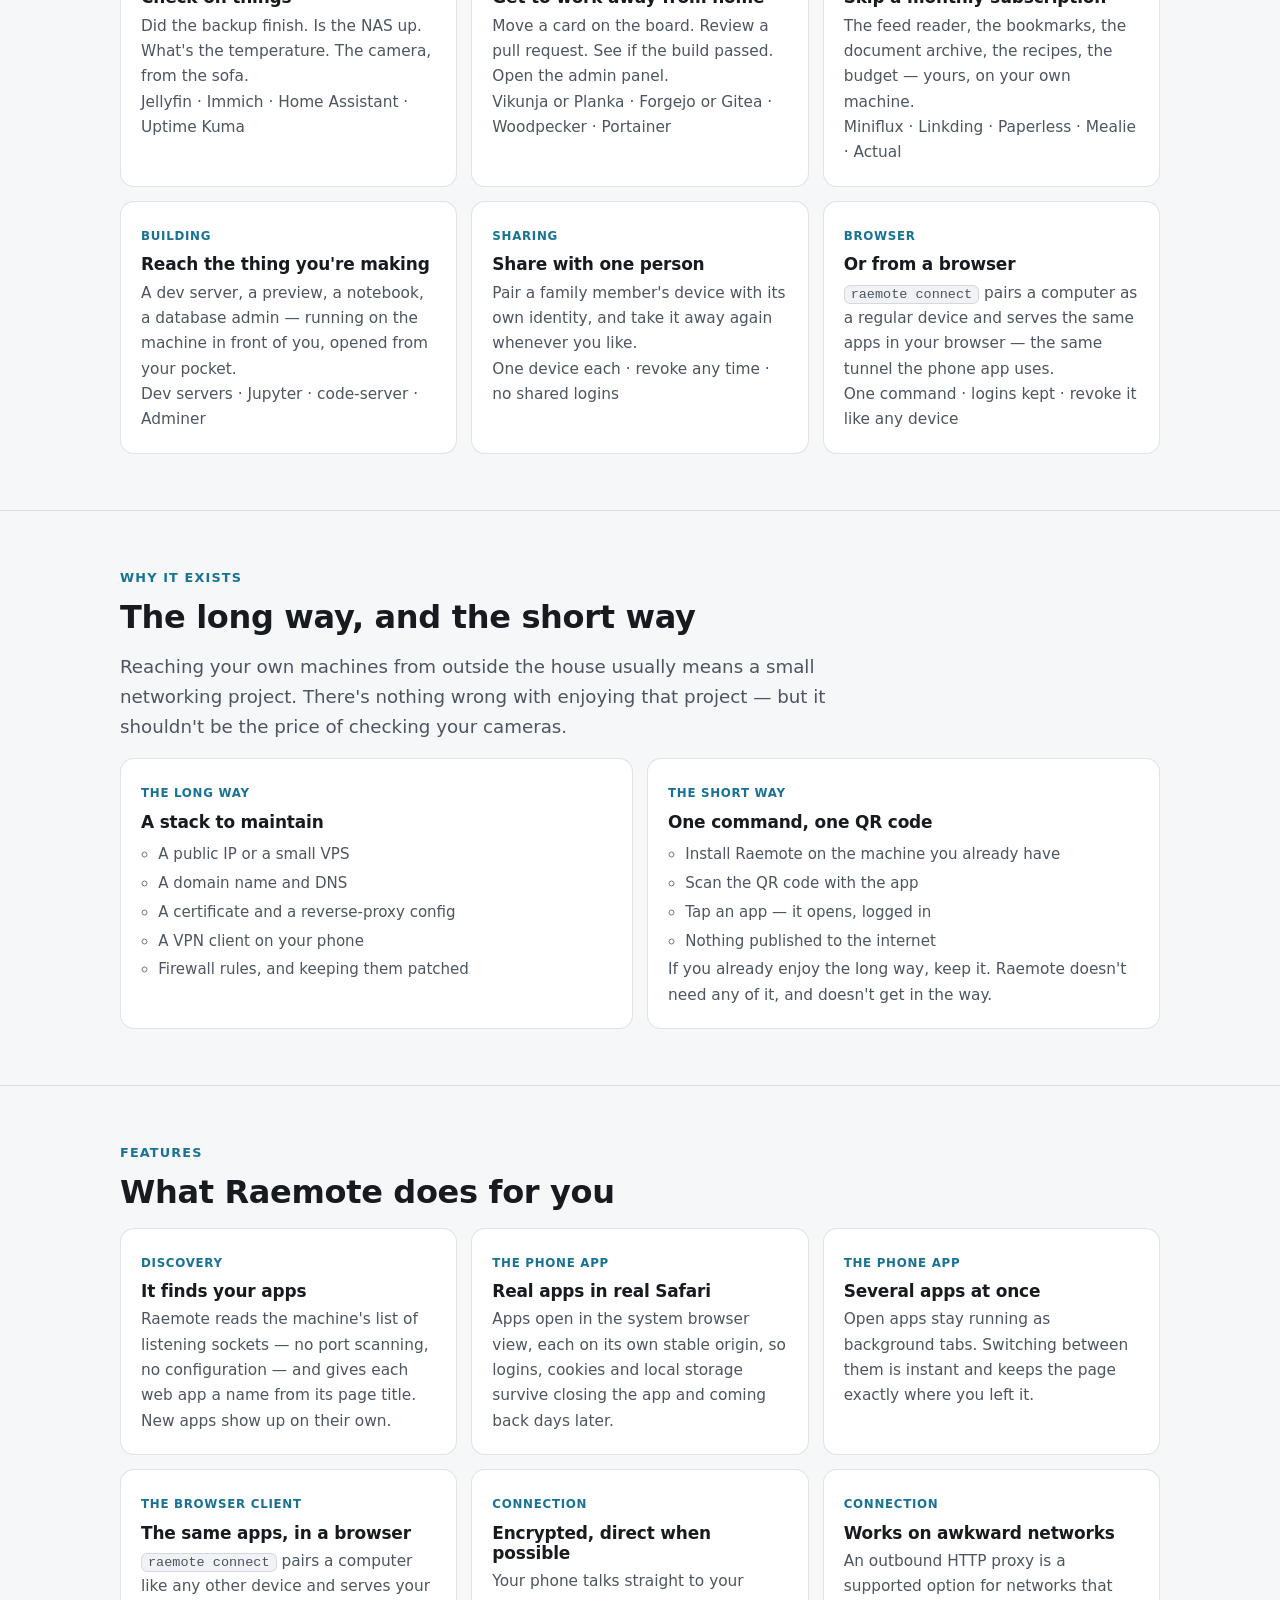
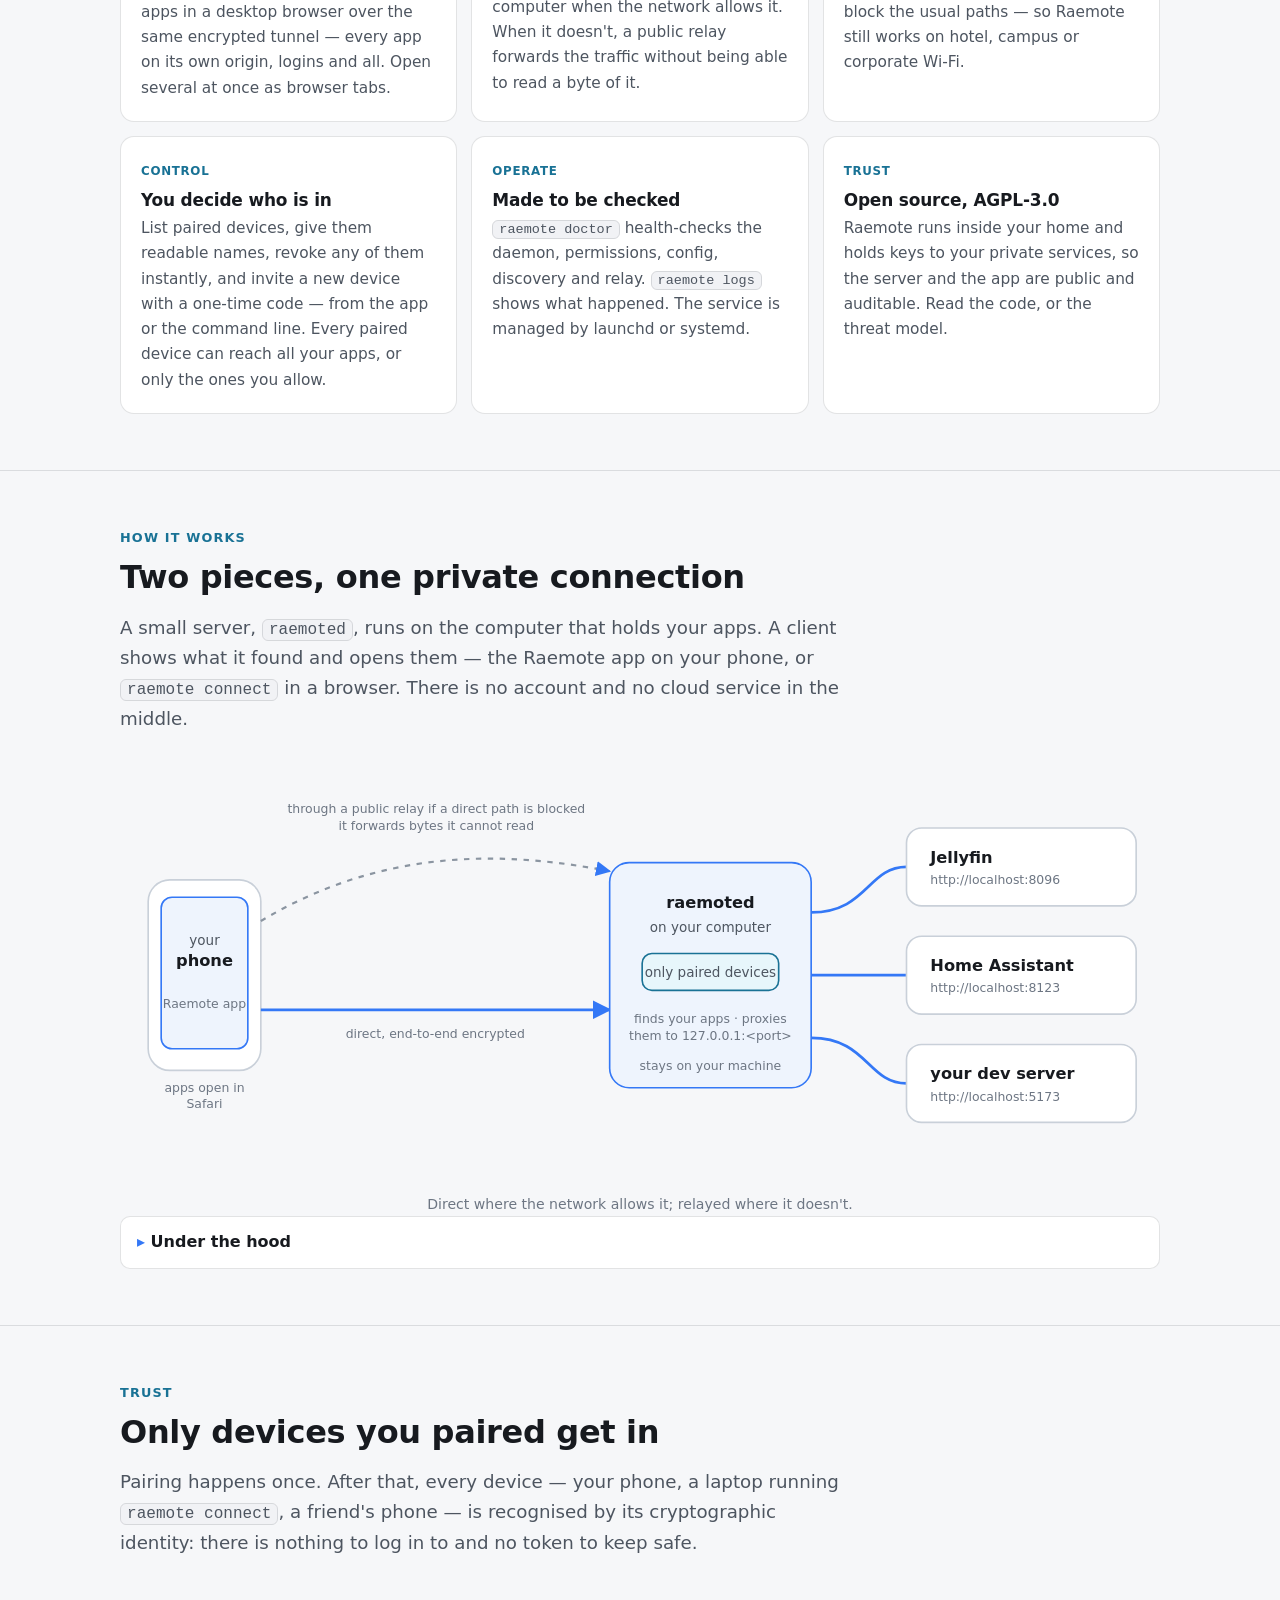
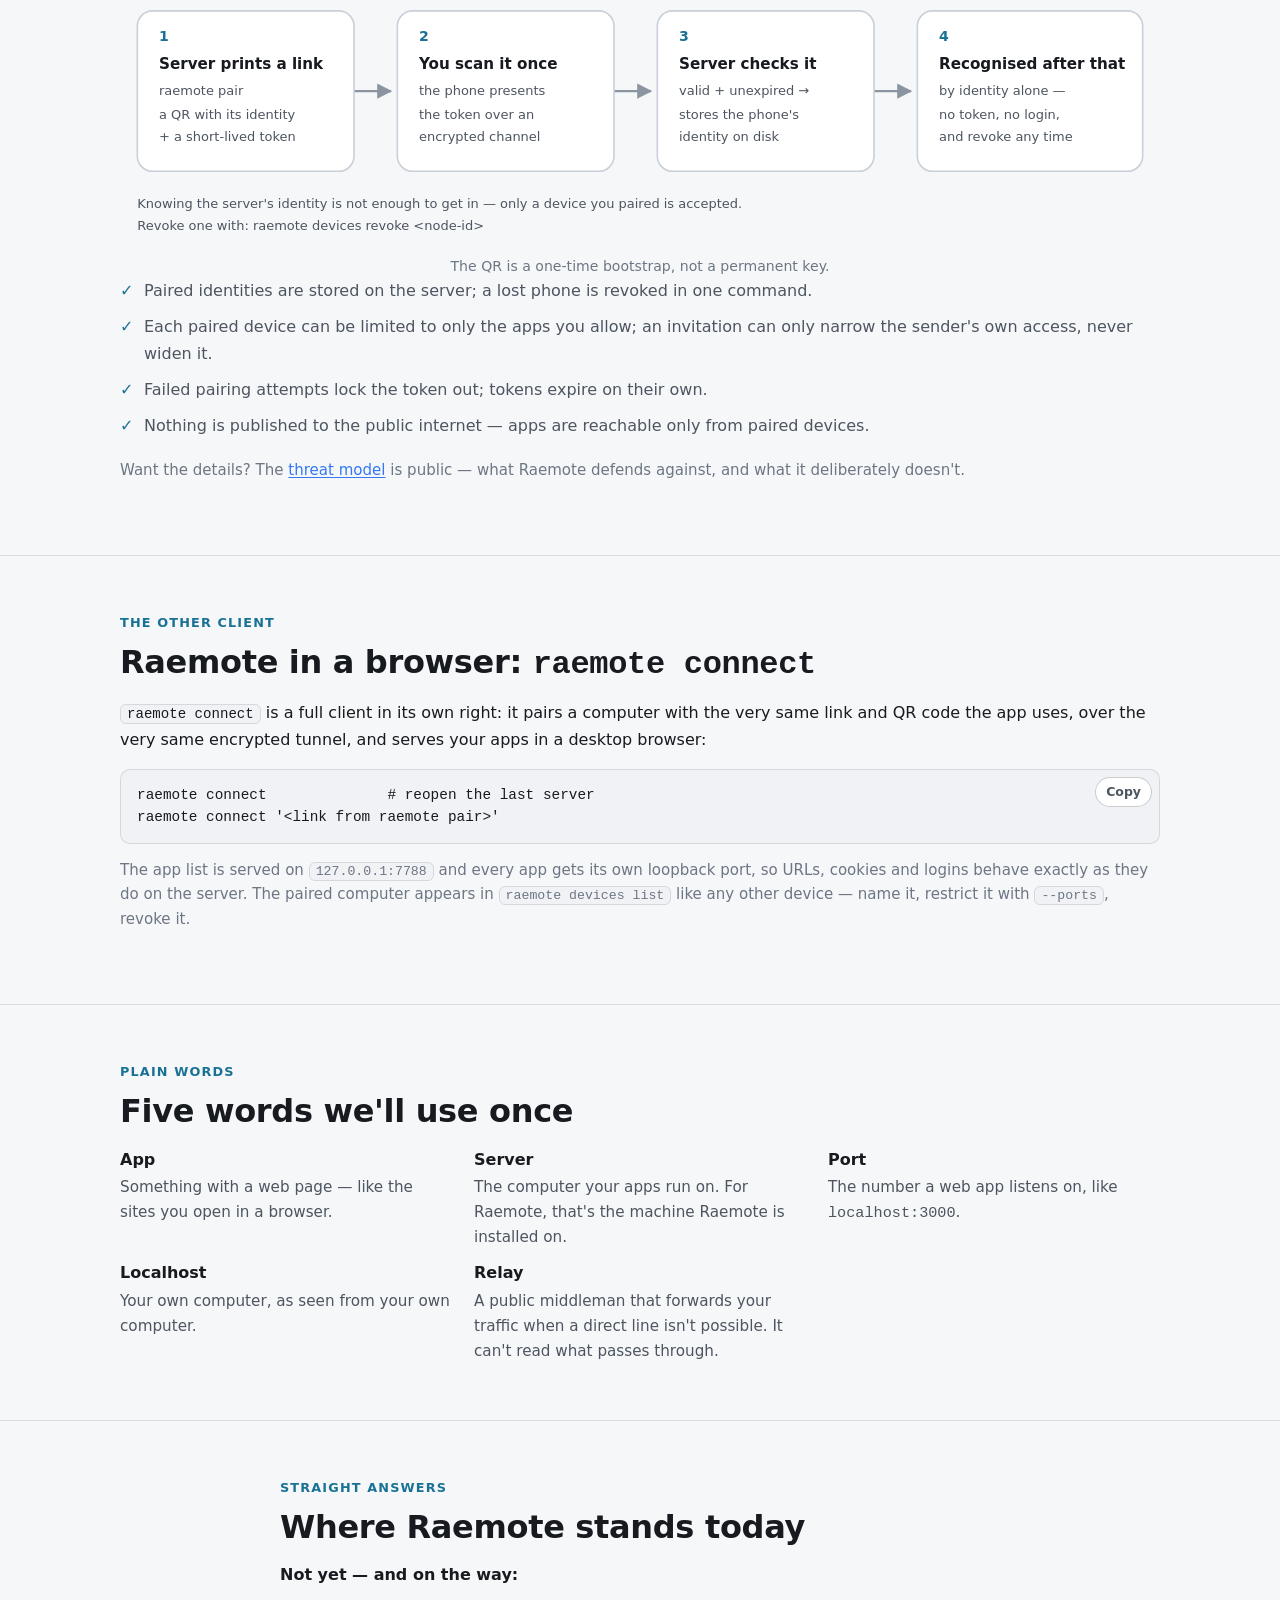
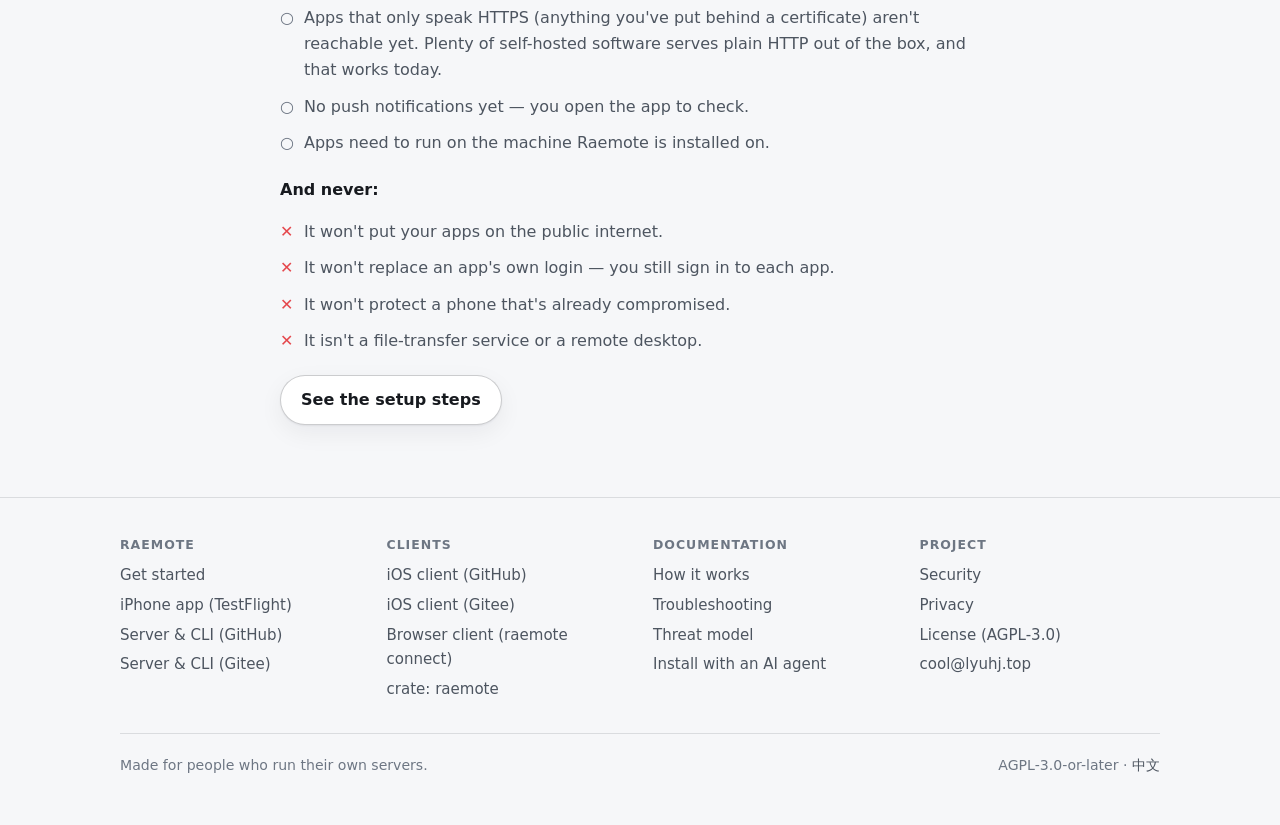
==== commit 7a43a920: "Make the TestFlight badge larger than the text buttons, not smaller The badge renders at 42px while " ====
--- a/index.html
+++ b/index.html
@@ -54,7 +54,7 @@
       <div class="actions">
         <a class="btn primary" href="get-started.html">Get started</a>
         <a class="btn badge" href="https://testflight.apple.com/join/3AQeWyUR" rel="noopener">
-          <img src="assets/testflight_badge.svg" alt="Available on TestFlight" height="42">
+          <img src="assets/testflight_badge.svg" alt="Available on TestFlight" height="62">
         </a>
         <a class="btn" href="#laptop">Use it in a browser</a>
         <a class="btn" href="https://github.com/raemote/raemote_cli" rel="noopener">Star on GitHub</a>
--- a/assets/site.css
+++ b/assets/site.css
@@ -222,7 +222,7 @@
   color: #fff;
 }
 .btn.primary:hover { filter: brightness(1.06); color: #fff; }
-.btn img { display: block; height: 42px; width: auto; }
+.btn img { display: block; height: 62px; width: auto; }
 /* The TestFlight badge is a finished graphic — don't frame it. */
 .btn.badge { border: 0; box-shadow: none; background: none; padding: 0; border-radius: 0; }
 .btn.badge:hover { border-color: transparent; }
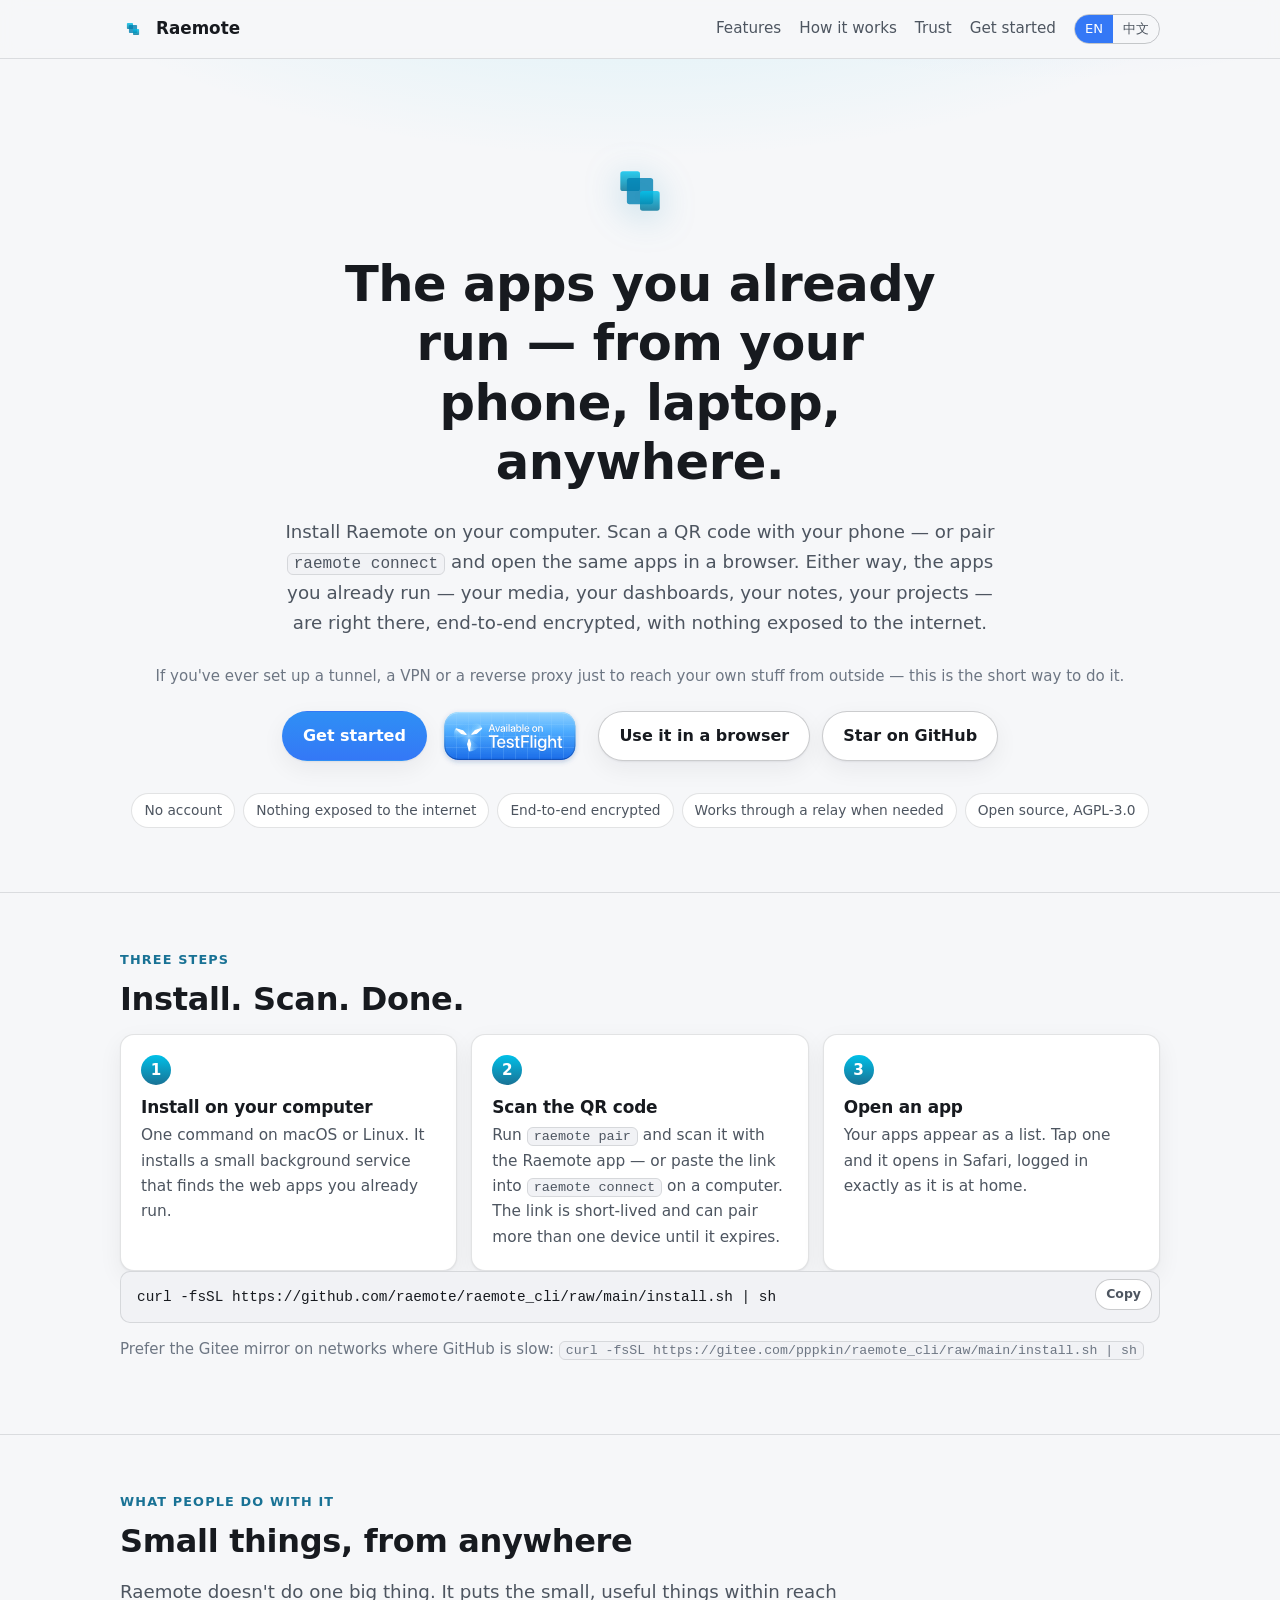
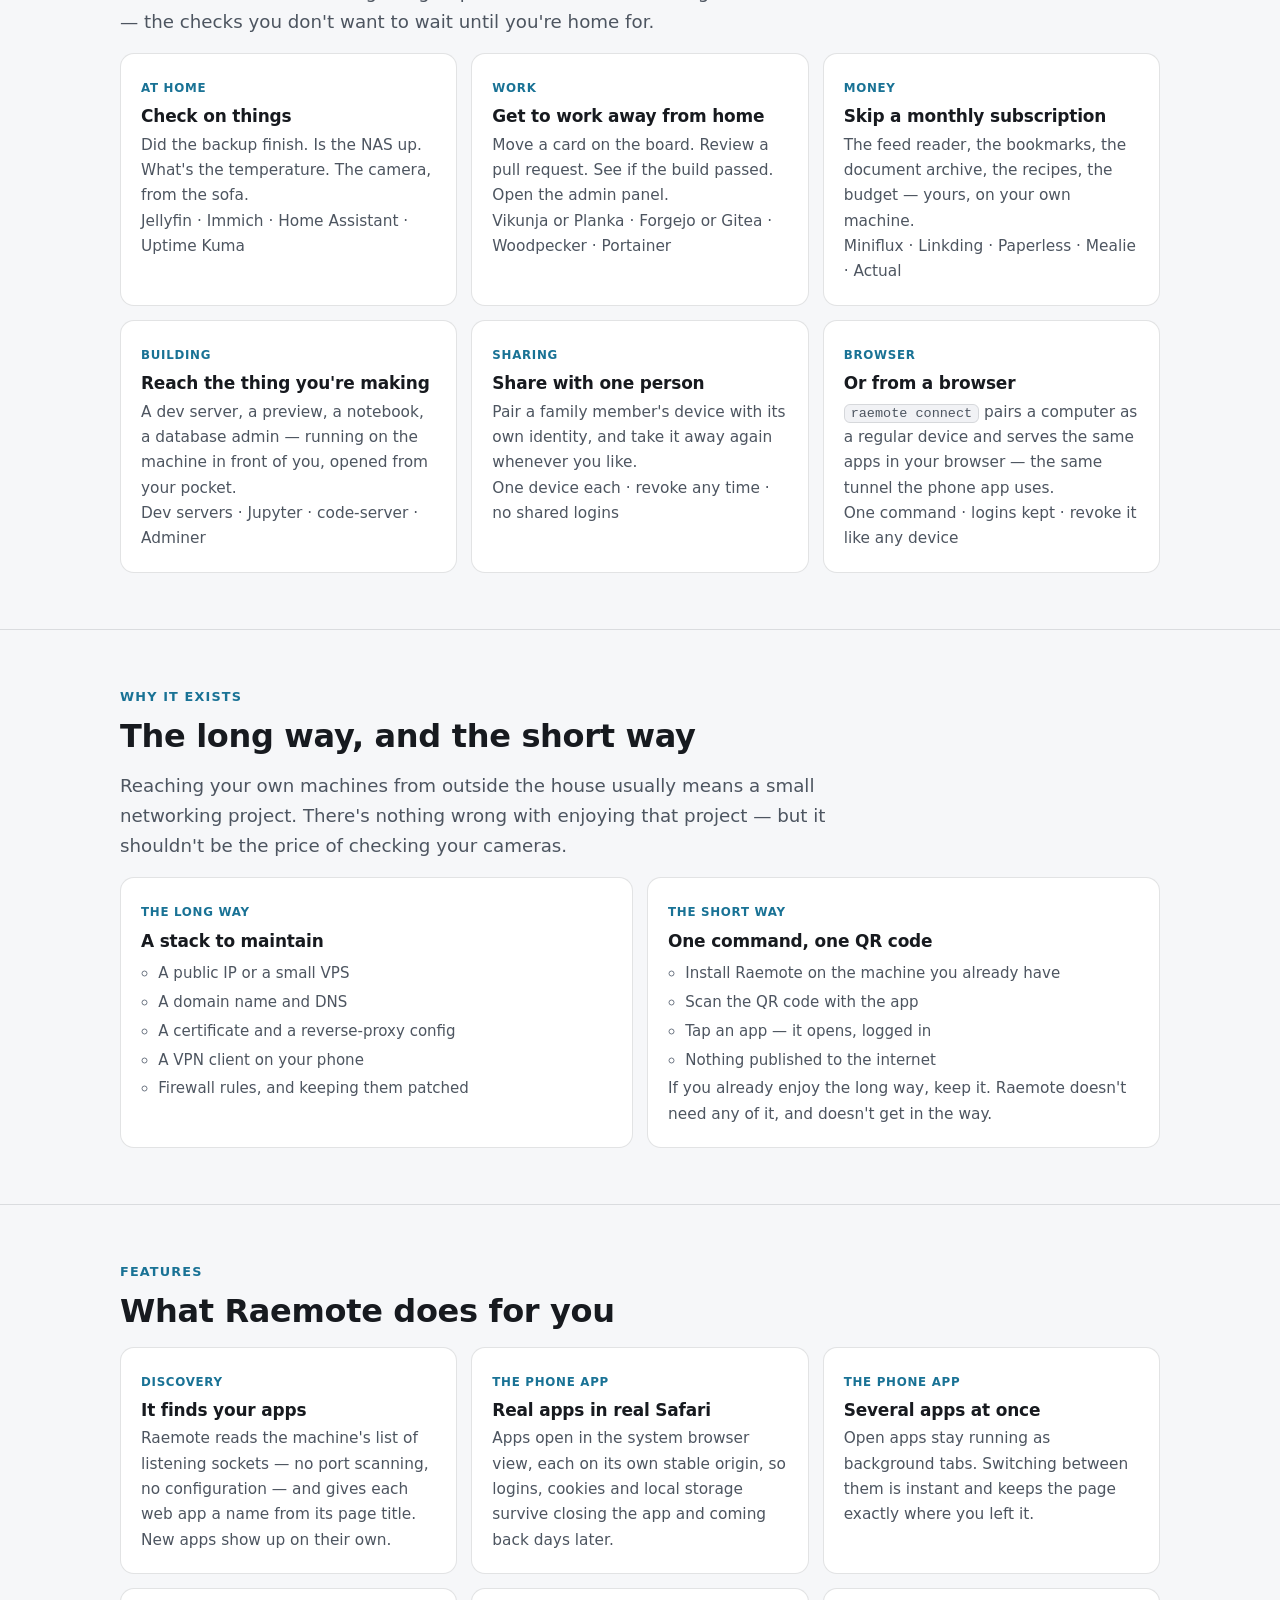
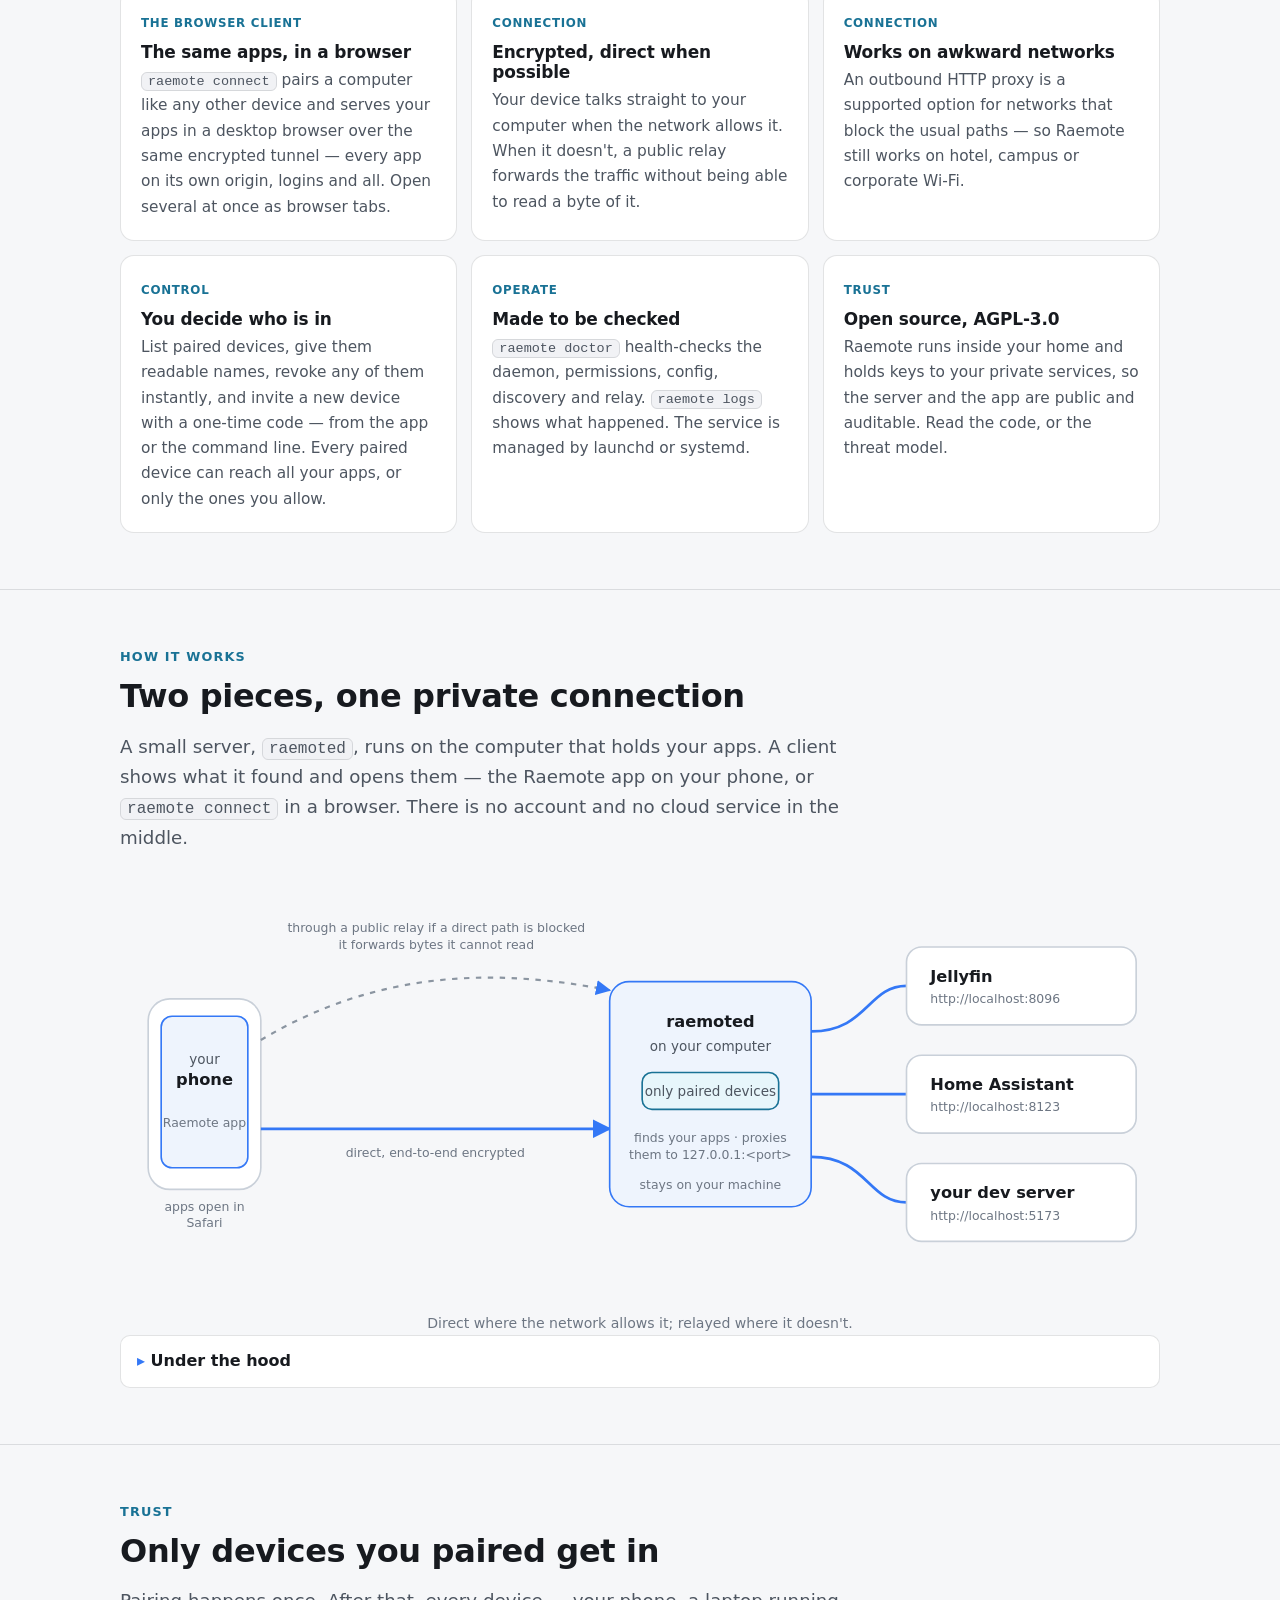
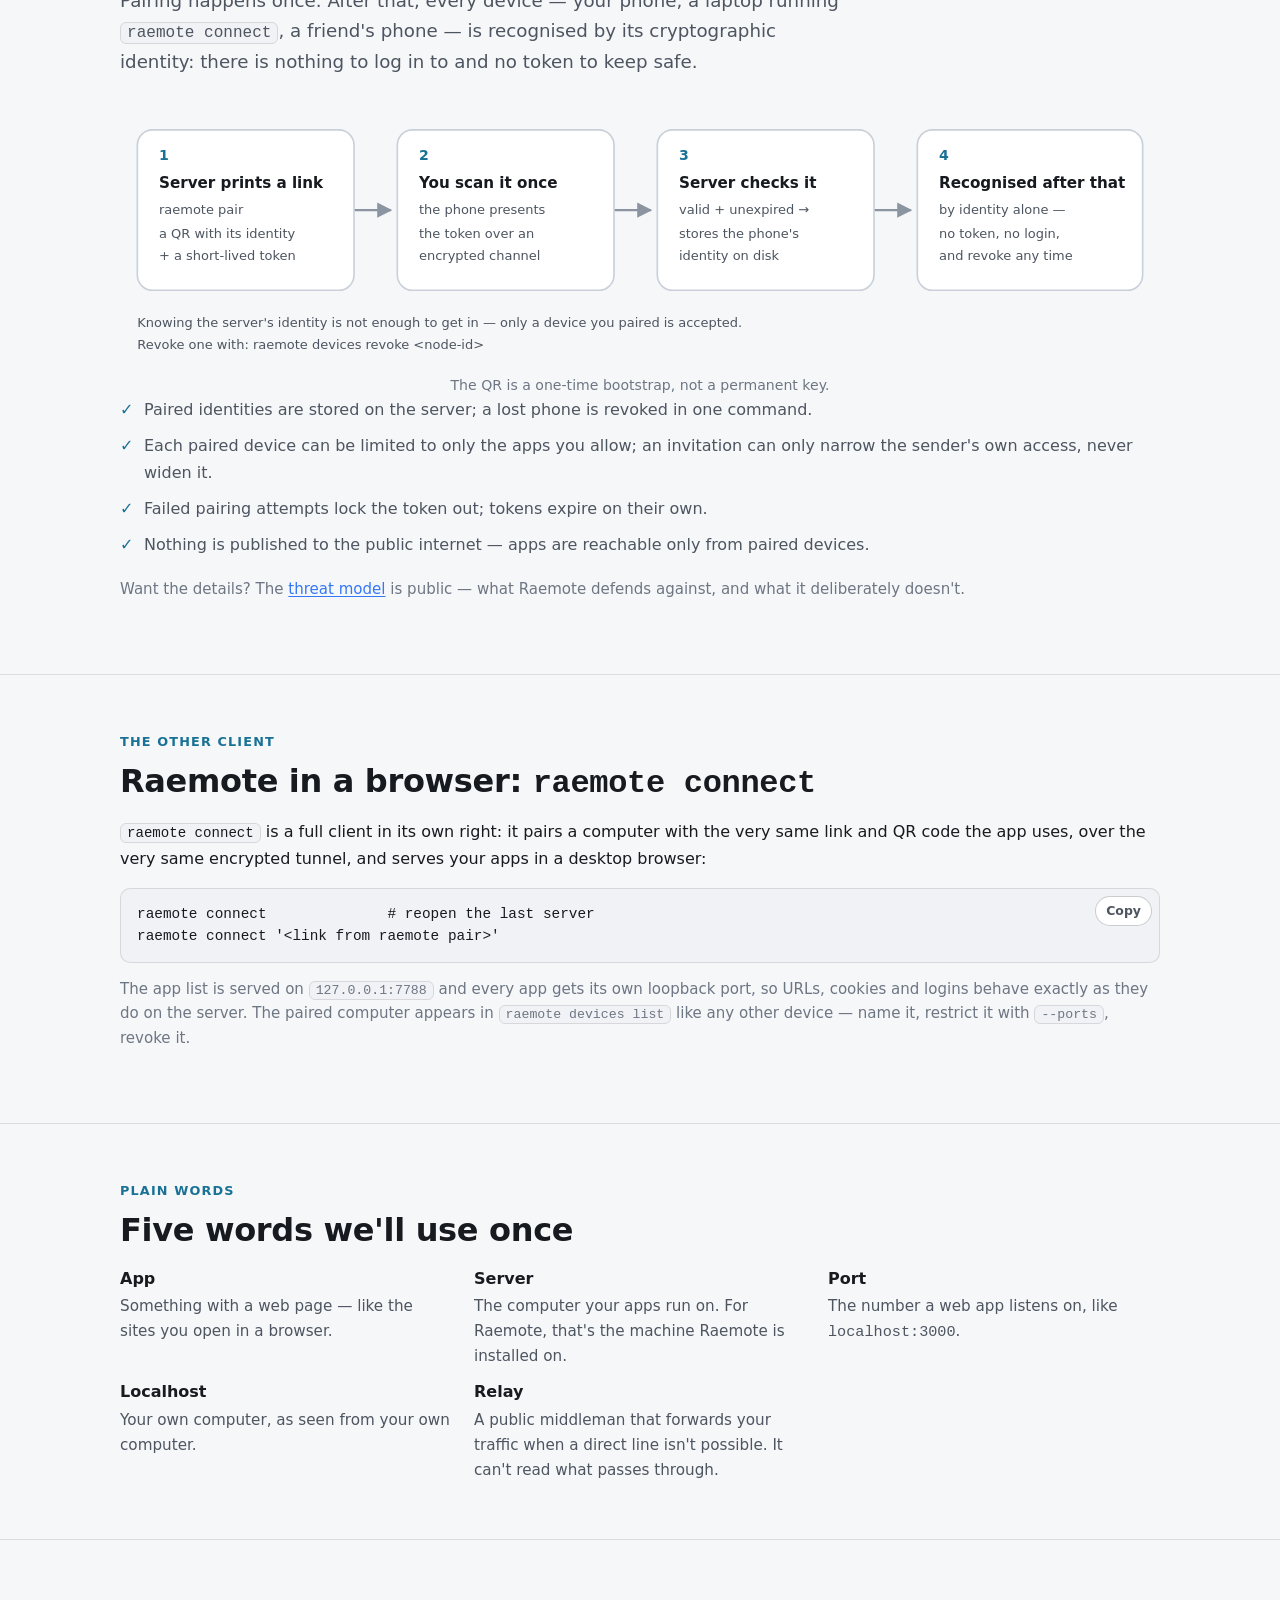
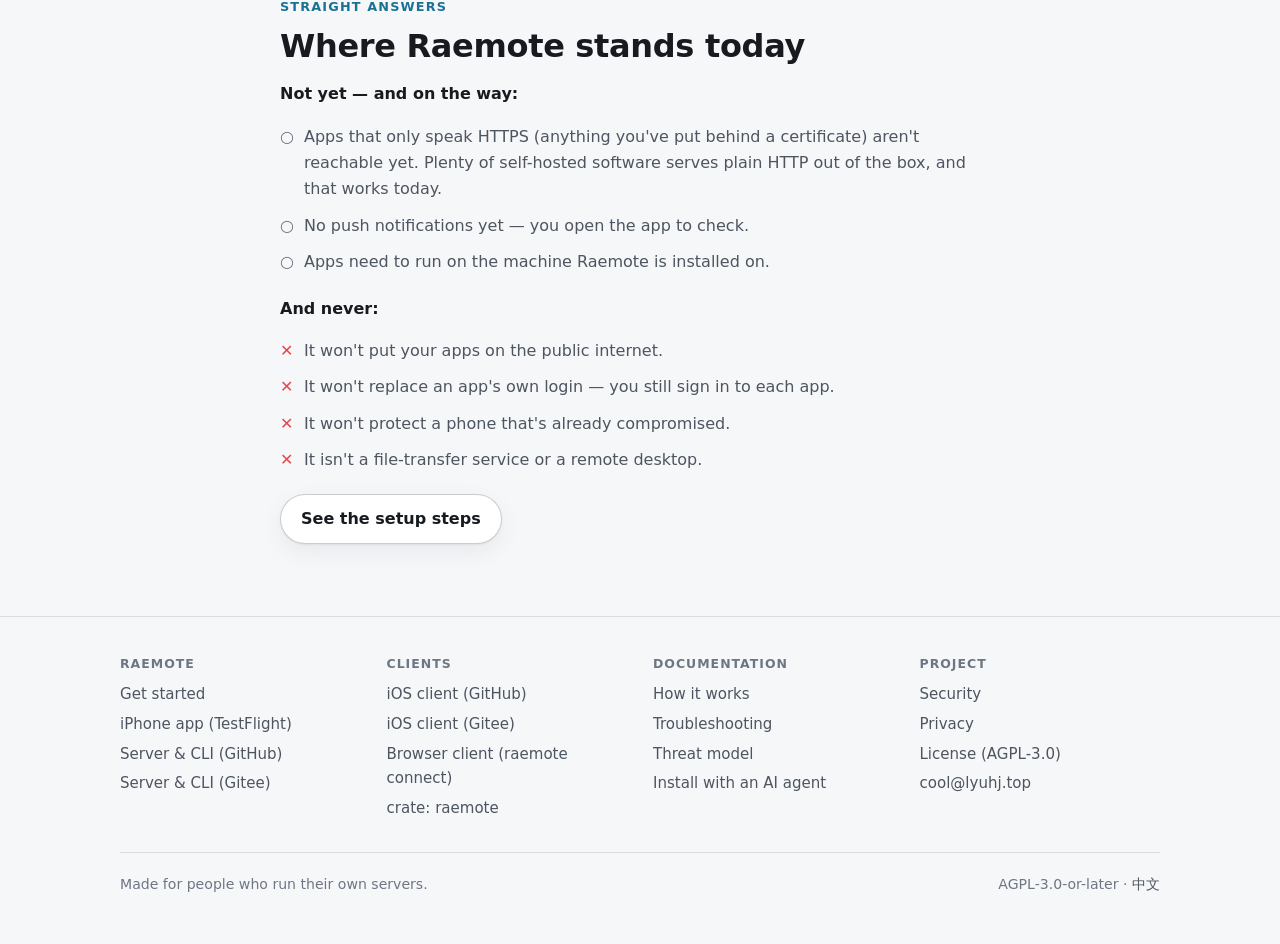
==== commit e42dab6e: "Title the landing page as the unified solution it is "The apps you already run, on your phone." — an" ====
--- a/index.html
+++ b/index.html
@@ -3,14 +3,14 @@
 <head>
 <meta charset="utf-8">
 <meta name="viewport" content="width=device-width, initial-scale=1">
-<title>Raemote — your self-hosted apps on your phone, no VPN</title>
+<title>Raemote — your self-hosted apps on phone and laptop, no VPN</title>
 <meta name="description" content="Raemote finds the web apps running on your computer and makes them reachable from your phone — or, with raemote connect, from a browser on any computer — over an end-to-end encrypted connection. One install, one QR scan. No account, no VPN, no port forwarding.">
 <link rel="canonical" href="https://raemote.github.io/">
 <link rel="icon" href="assets/favicon.png" type="image/png">
 <link rel="apple-touch-icon" href="assets/favicon.png">
 <meta property="og:type" content="website">
 <meta property="og:site_name" content="Raemote">
-<meta property="og:title" content="Raemote — your self-hosted apps on your phone, no VPN">
+<meta property="og:title" content="Raemote — your self-hosted apps on phone and laptop, no VPN">
 <meta property="og:description" content="Install Raemote on your computer, then scan a QR code with your phone — or pair raemote connect and use the same apps in a browser. End-to-end encrypted, no account, no port forwarding.">
 <meta property="og:url" content="https://raemote.github.io/">
 <meta property="og:image" content="https://raemote.github.io/assets/og.png">
@@ -43,7 +43,7 @@
   <section class="hero">
     <div class="wrap">
       <img class="mark" src="assets/logo.svg" alt="" width="84" height="84">
-      <h1>The apps you already run, on your phone.</h1>
+      <h1>The apps you already run — from your phone, laptop, anywhere.</h1>
       <p class="lede">Install Raemote on your computer. Scan a QR code with your phone —
         or pair <code>raemote connect</code> and open the same apps in a browser.
         Either way, the apps you already run — your media, your dashboards, your
@@ -224,7 +224,7 @@
         <li class="card">
           <span class="tag">Connection</span>
           <h3>Encrypted, direct when possible</h3>
-          <p>Your phone talks straight to your computer when the network allows it.
+          <p>Your device talks straight to your computer when the network allows it.
             When it doesn't, a public relay forwards the traffic without being able
             to read a byte of it.</p>
         </li>
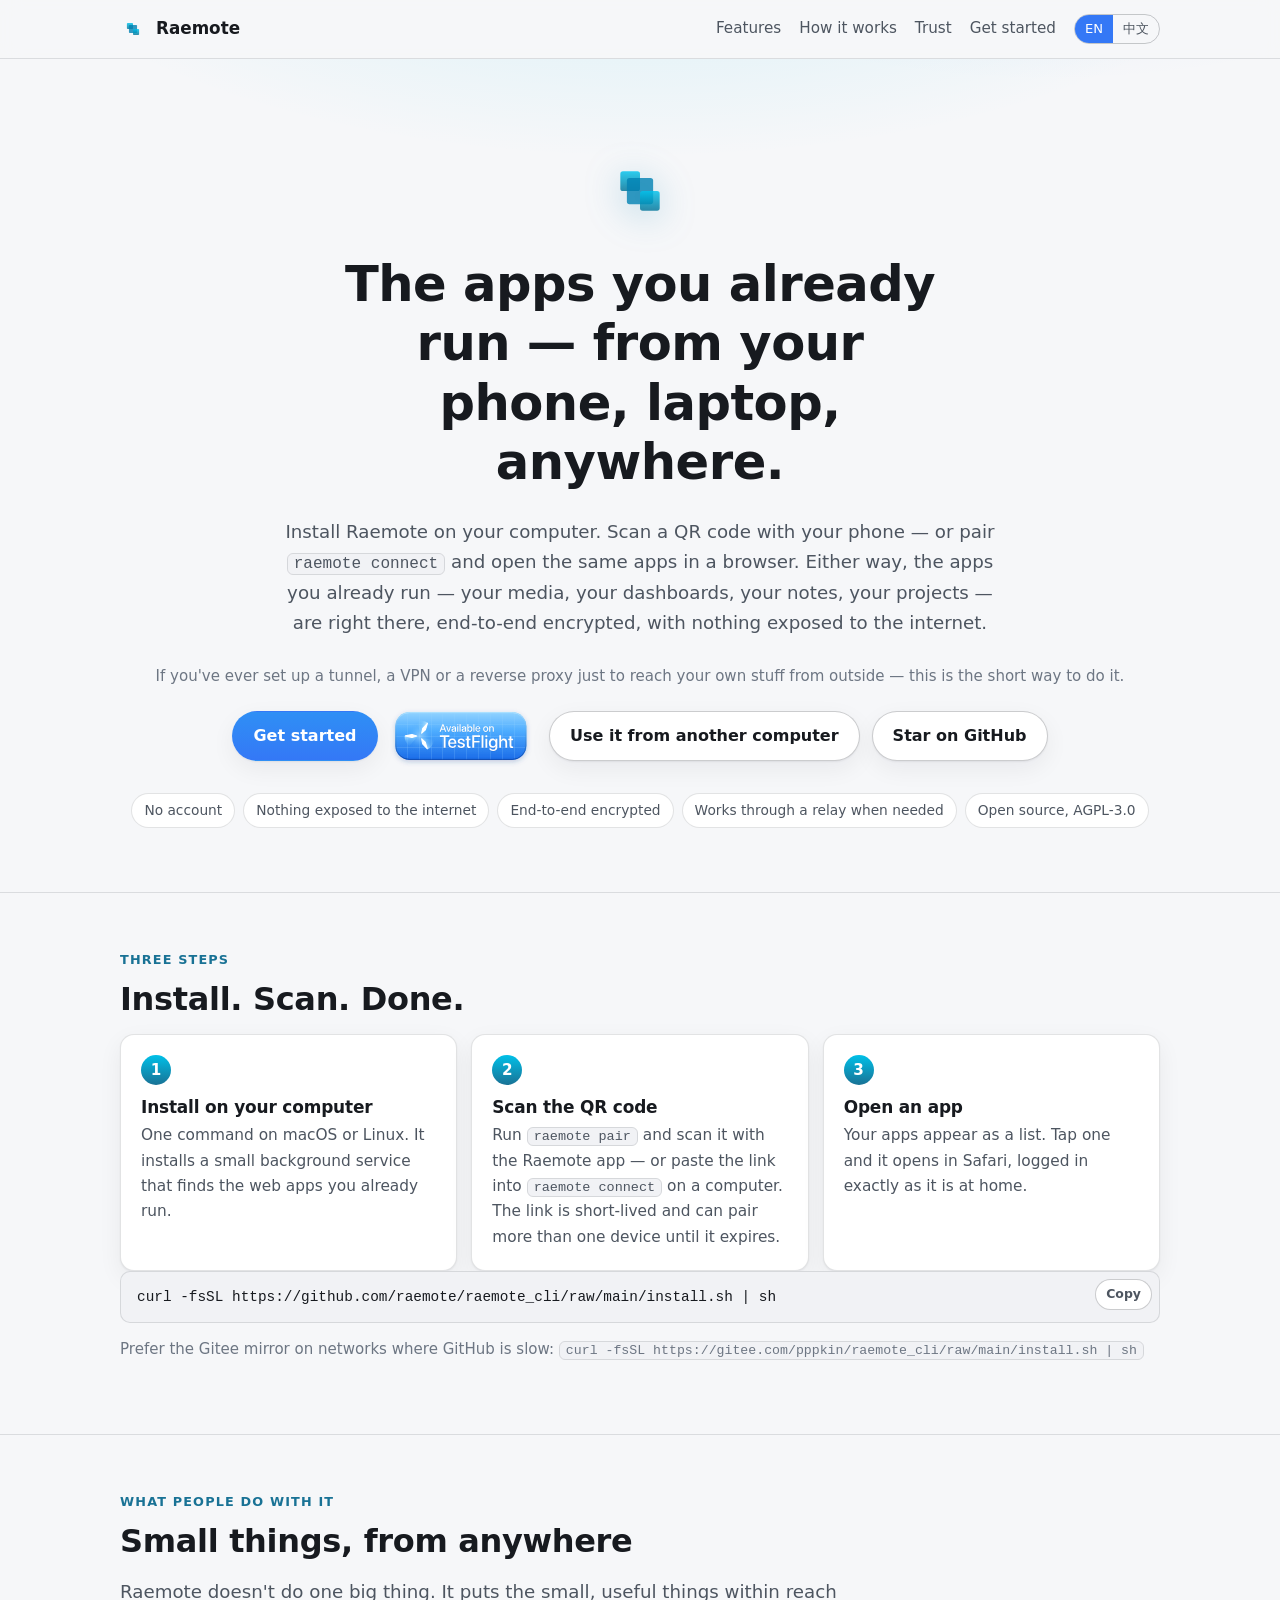
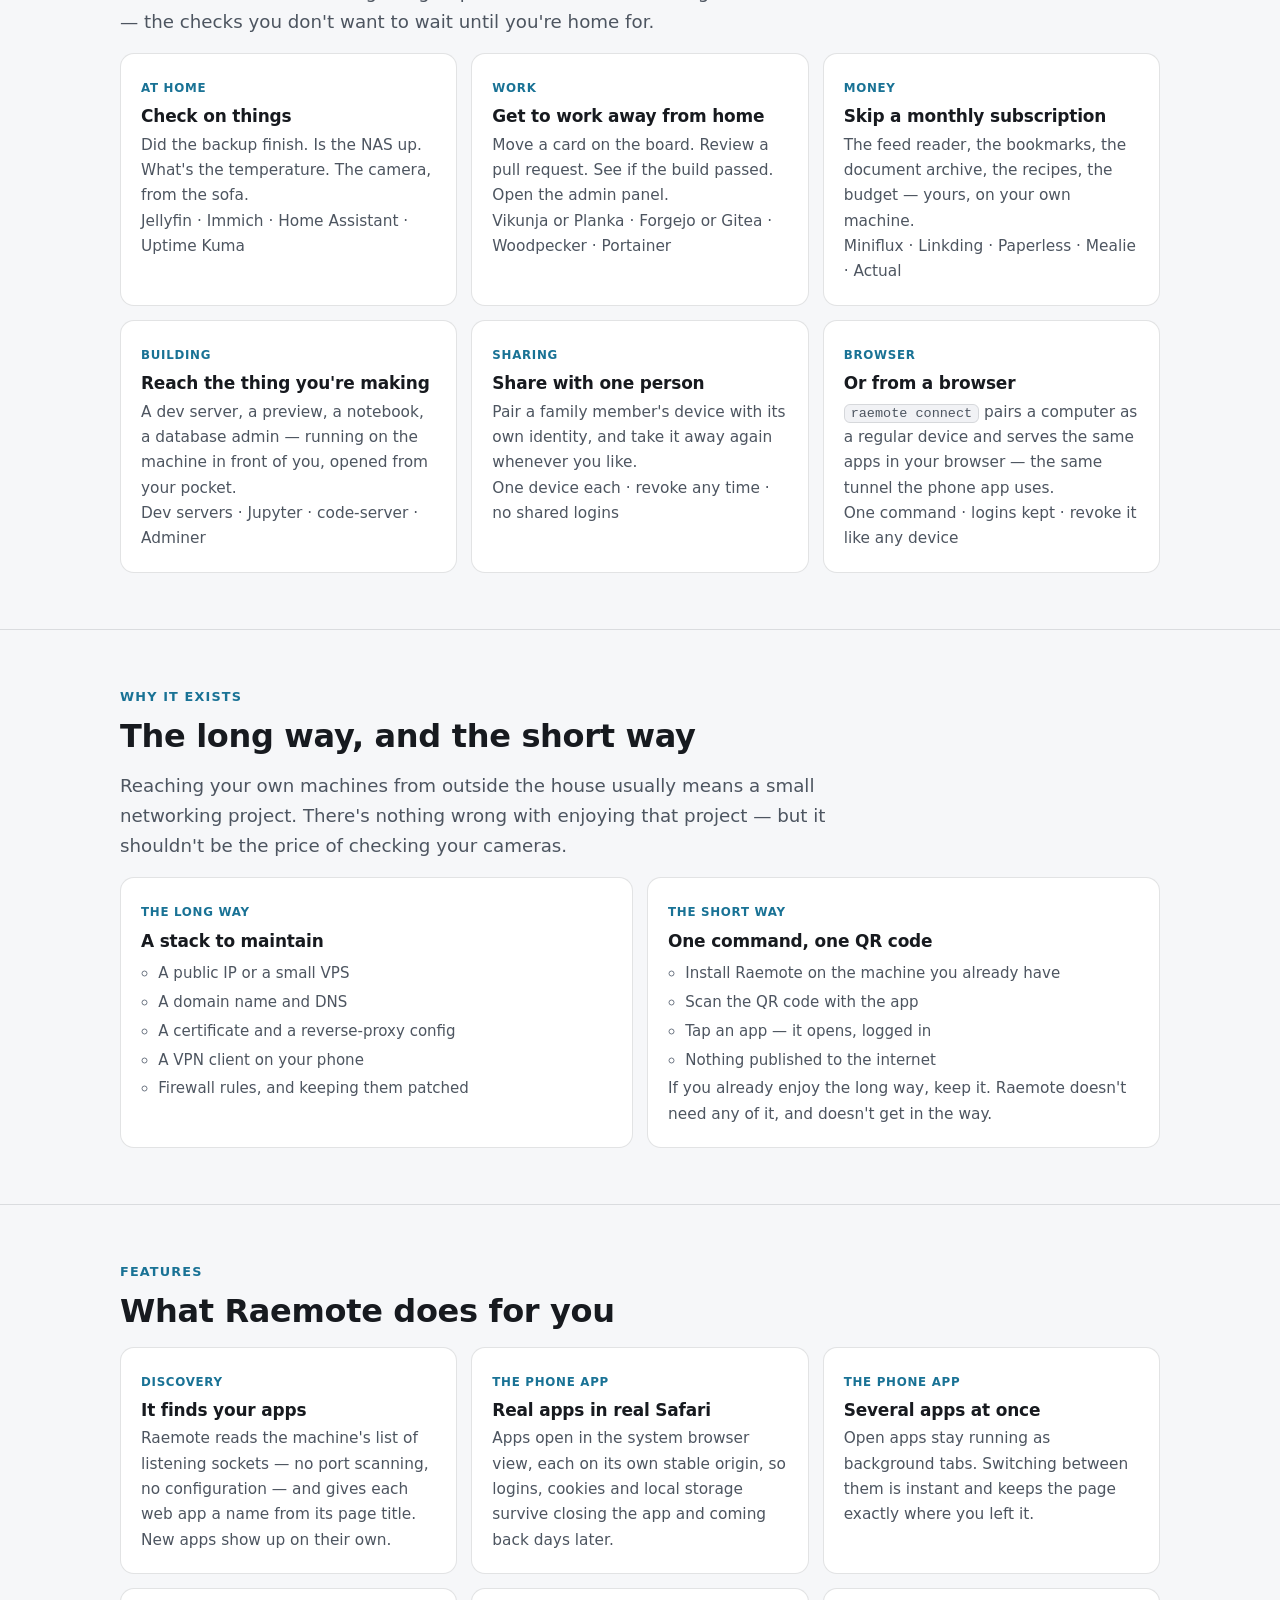
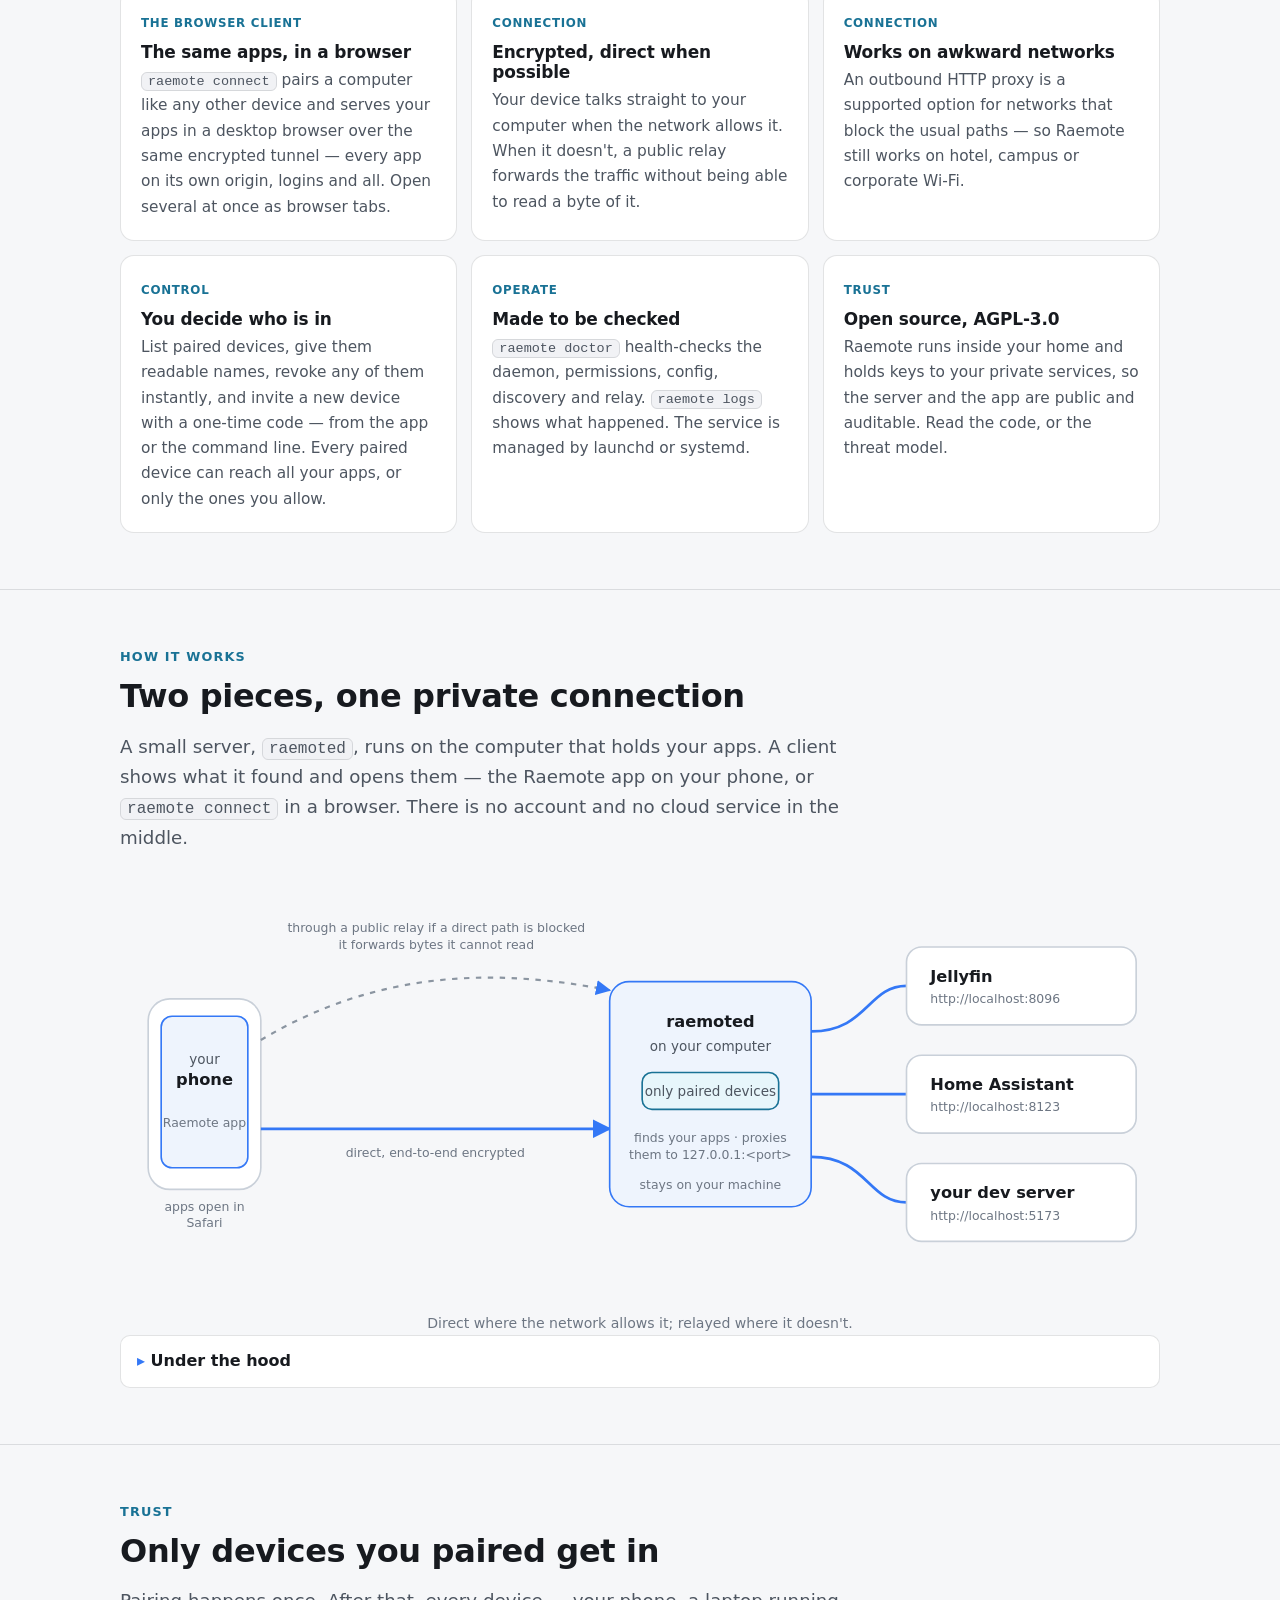
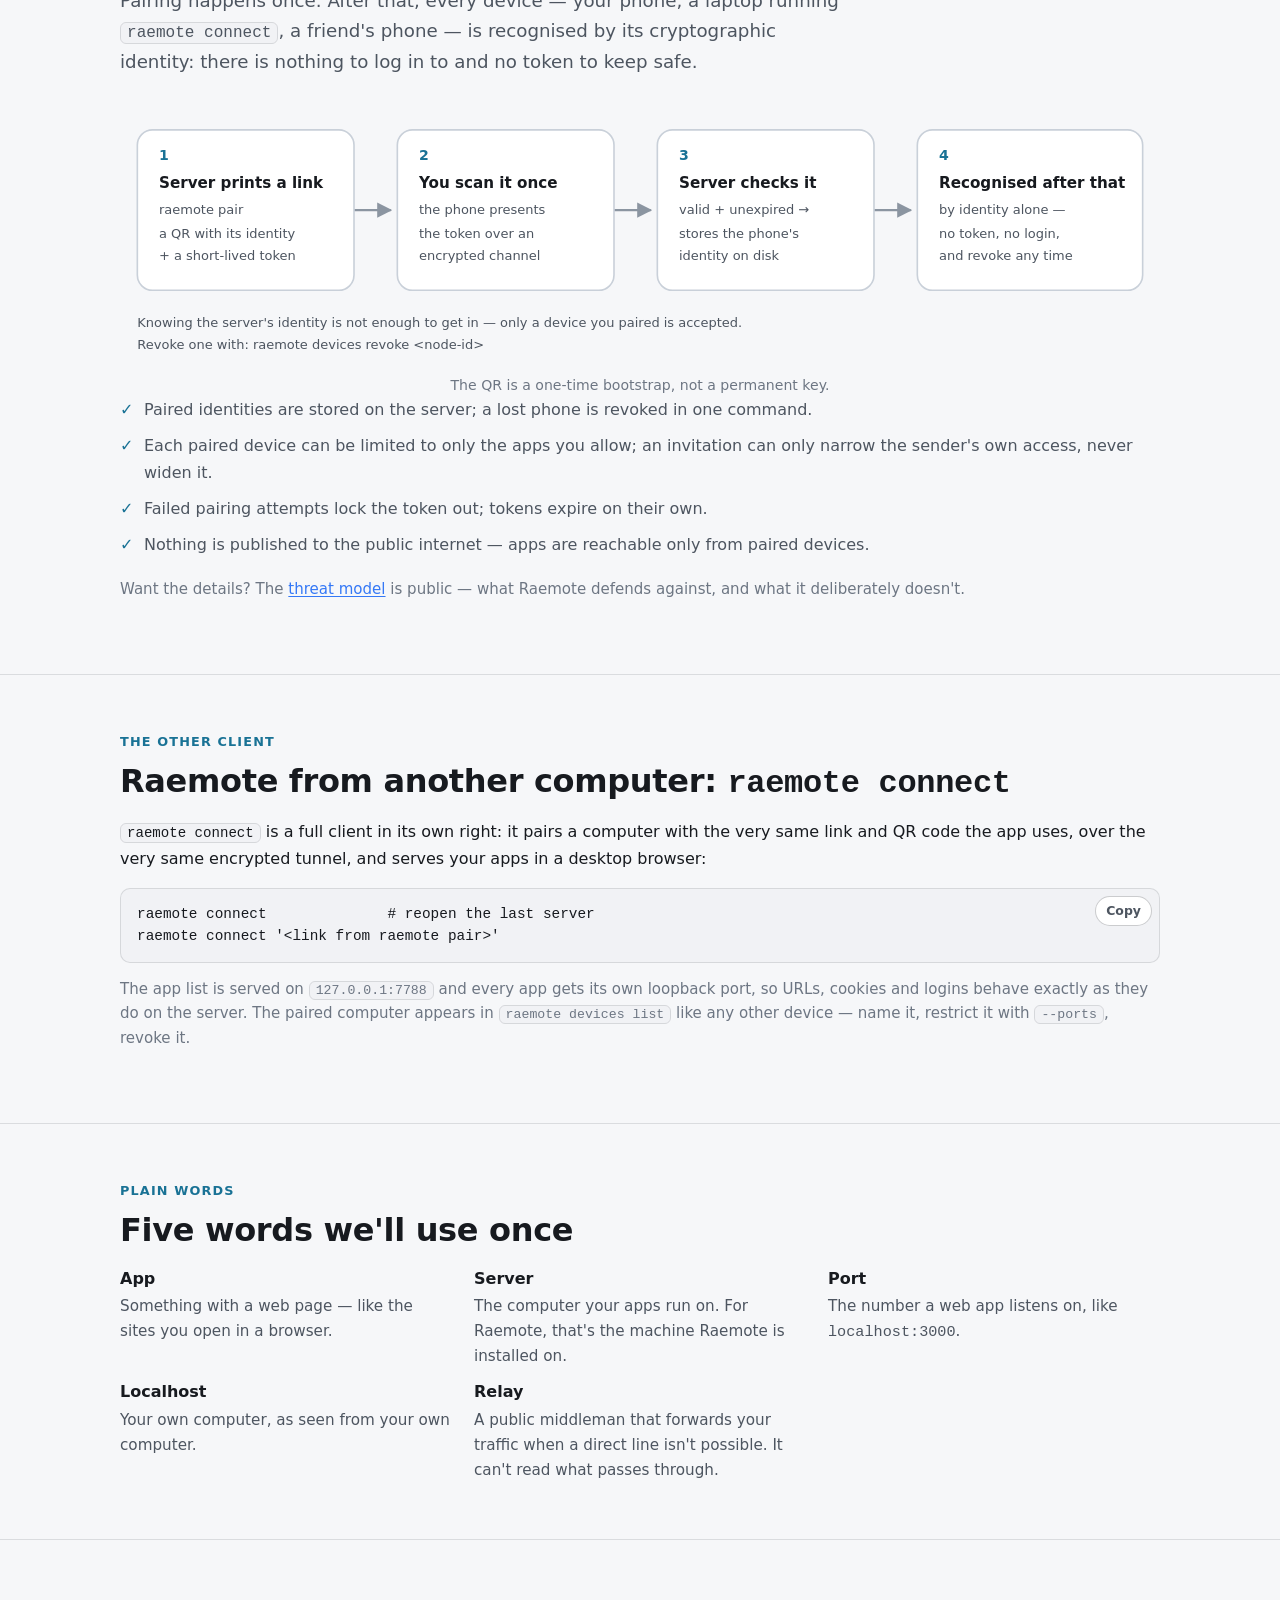
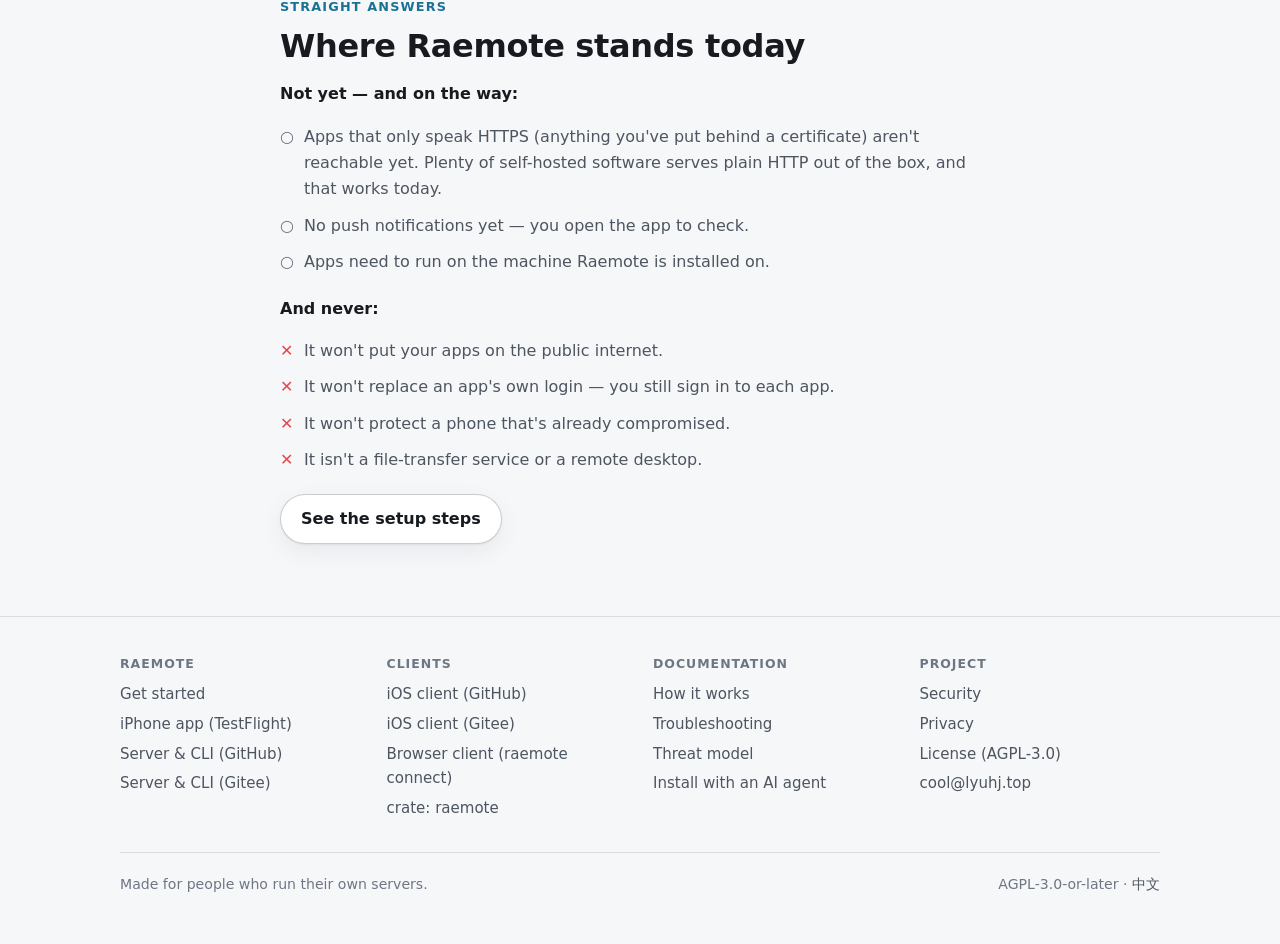
==== commit 9a11f24f: "Say "another computer", not "in a browser" "Use it in a browser" read as "use the website in this br" ====
--- a/index.html
+++ b/index.html
@@ -56,7 +56,7 @@
         <a class="btn badge" href="https://testflight.apple.com/join/3AQeWyUR" rel="noopener">
           <img src="assets/testflight_badge.svg" alt="Available on TestFlight" height="62">
         </a>
-        <a class="btn" href="#laptop">Use it in a browser</a>
+        <a class="btn" href="#laptop">Use it from another computer</a>
         <a class="btn" href="https://github.com/raemote/raemote_cli" rel="noopener">Star on GitHub</a>
       </div>
       <ul class="pill-row">
@@ -321,7 +321,7 @@
   <section id="laptop">
     <div class="wrap">
       <p class="eyebrow">The other client</p>
-      <h2>Raemote in a browser: <code>raemote connect</code></h2>
+      <h2>Raemote from another computer: <code>raemote connect</code></h2>
       <p><code>raemote connect</code> is a full client in its own right: it pairs a
         computer with the very same link and QR code the app uses, over the very
         same encrypted tunnel, and serves your apps in a desktop browser:</p>
